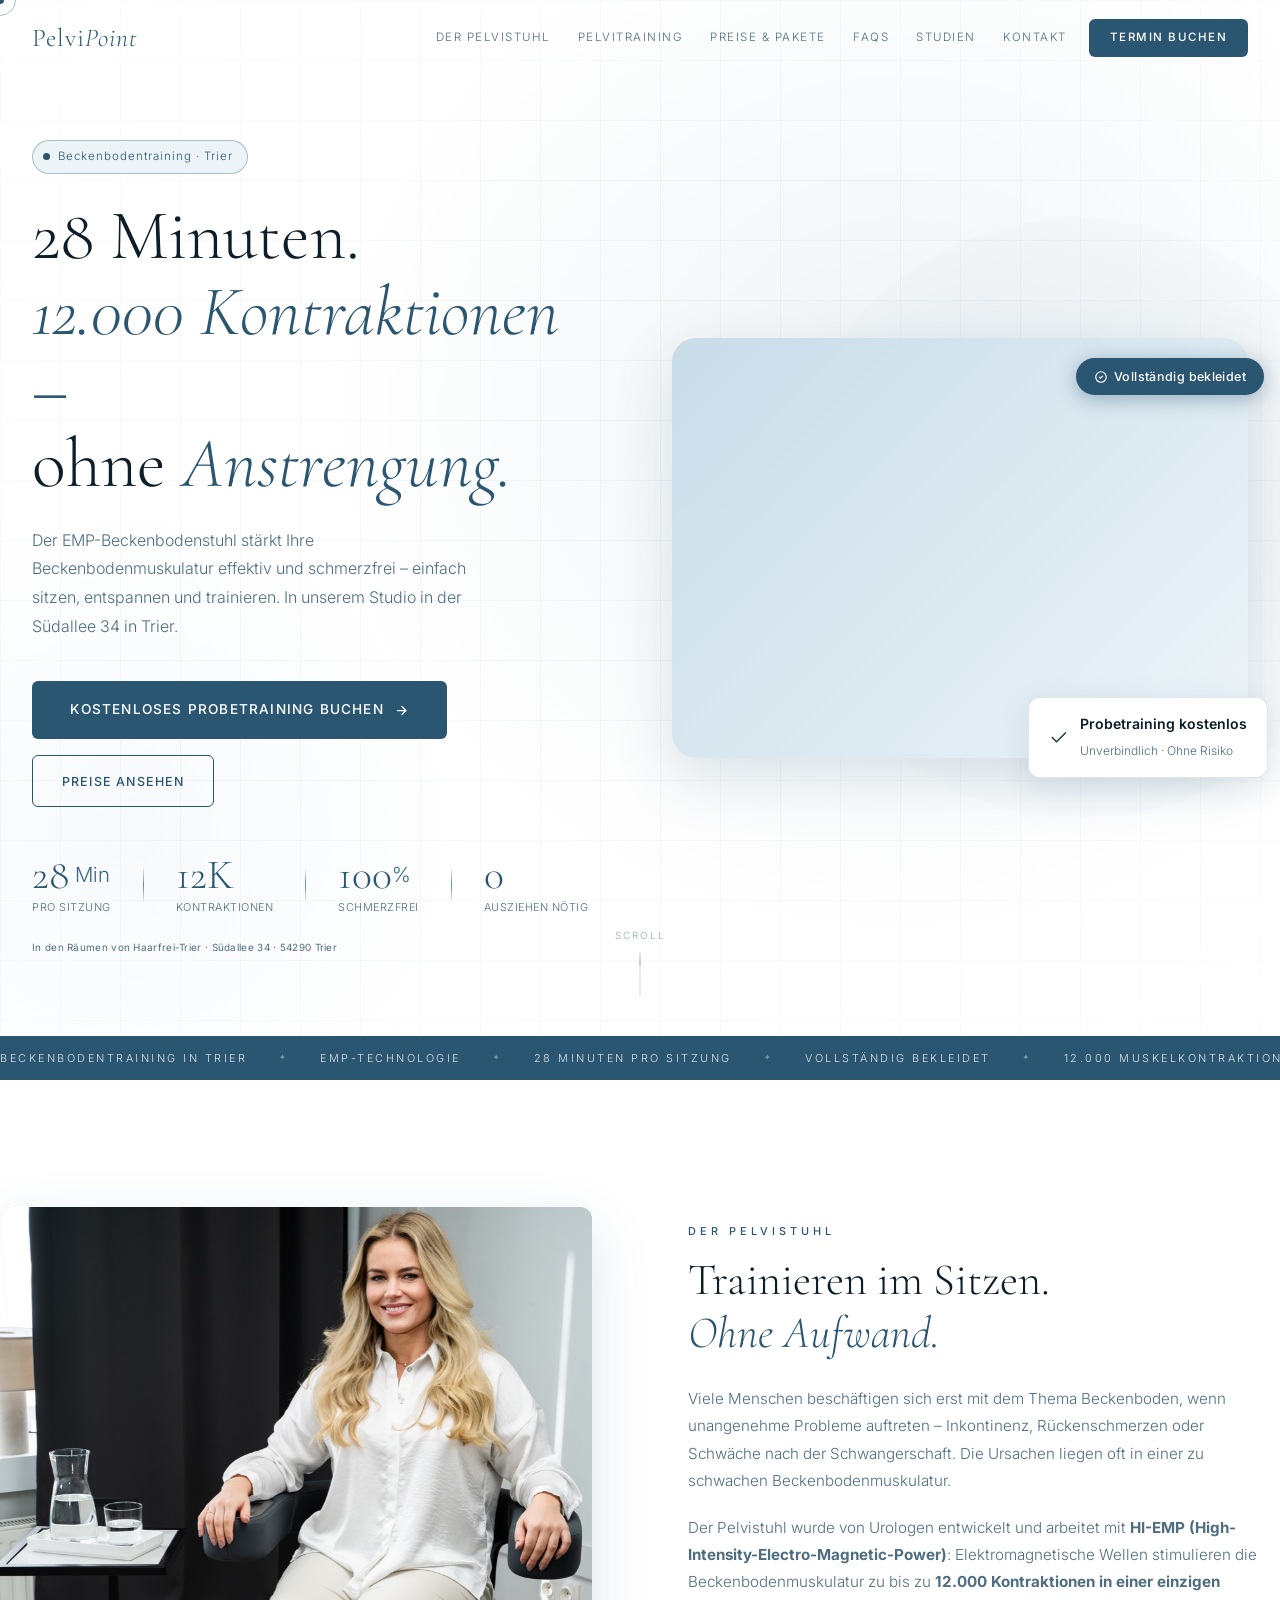
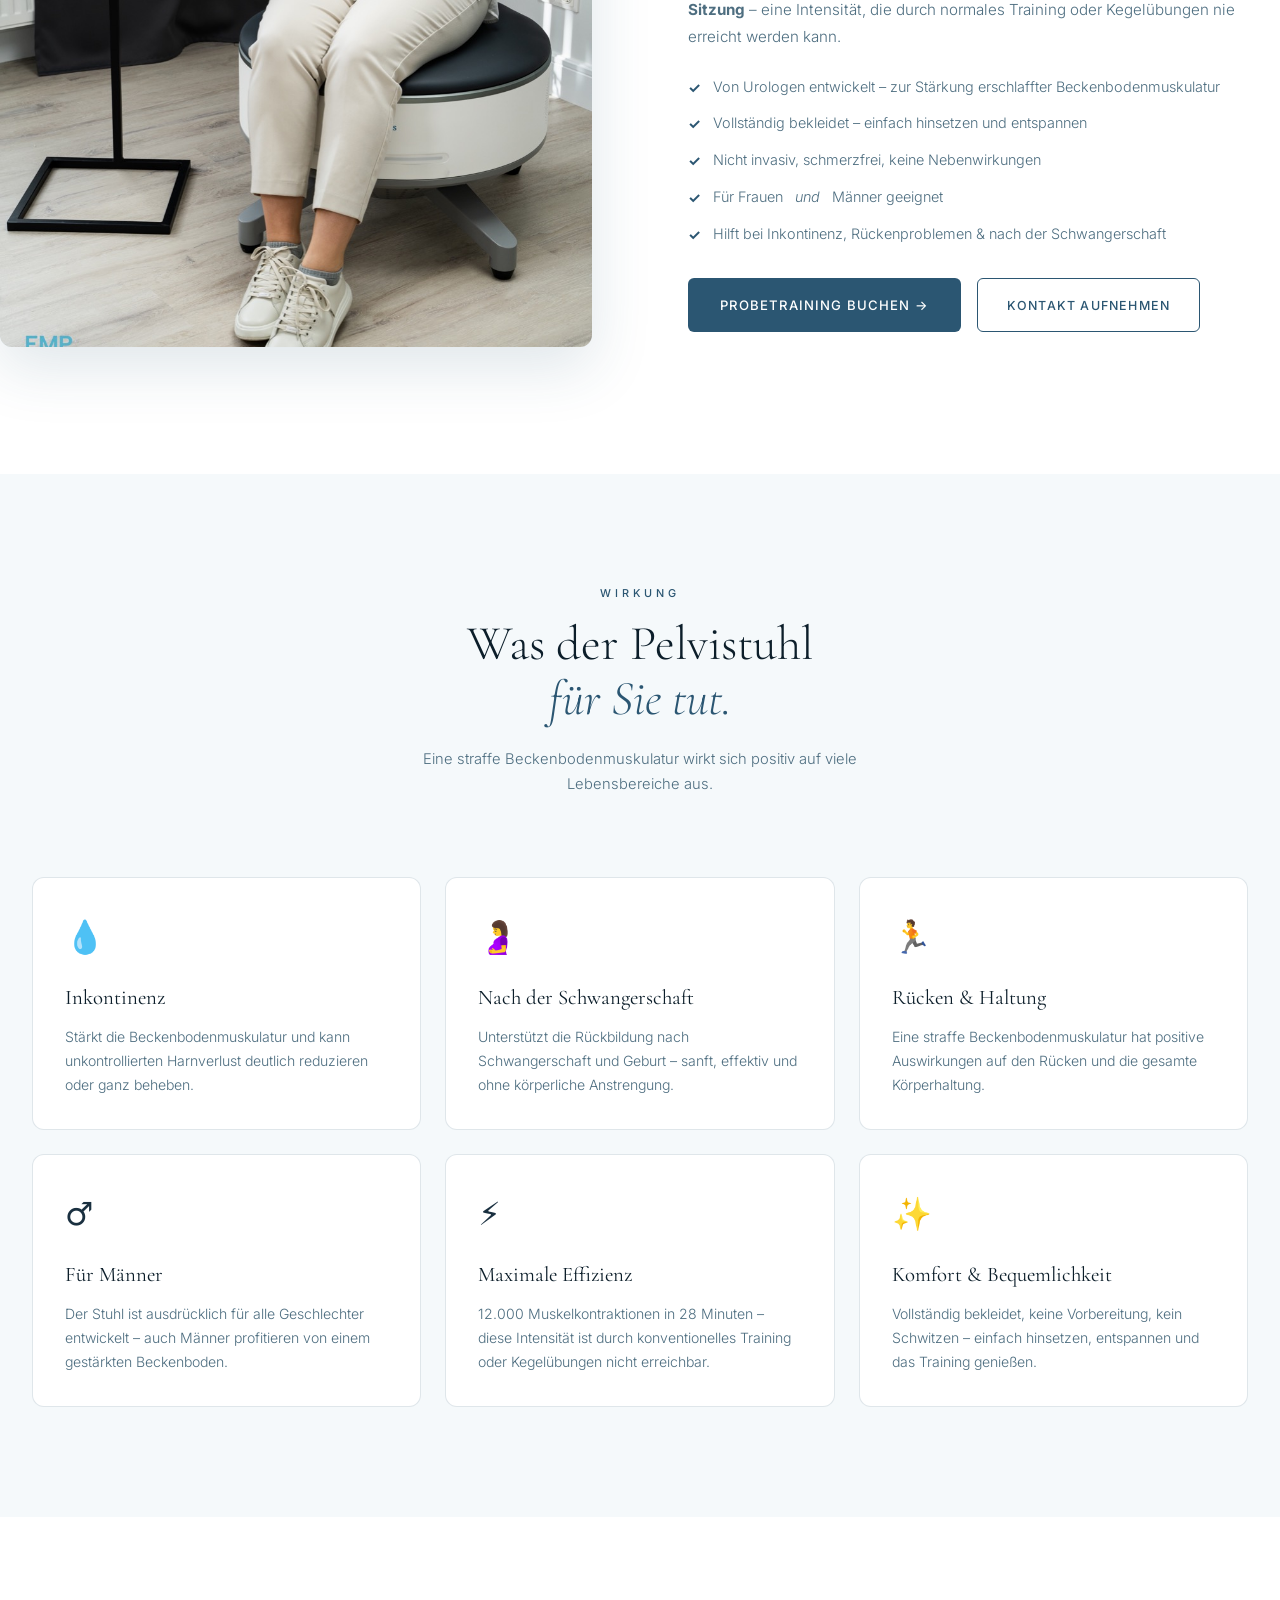
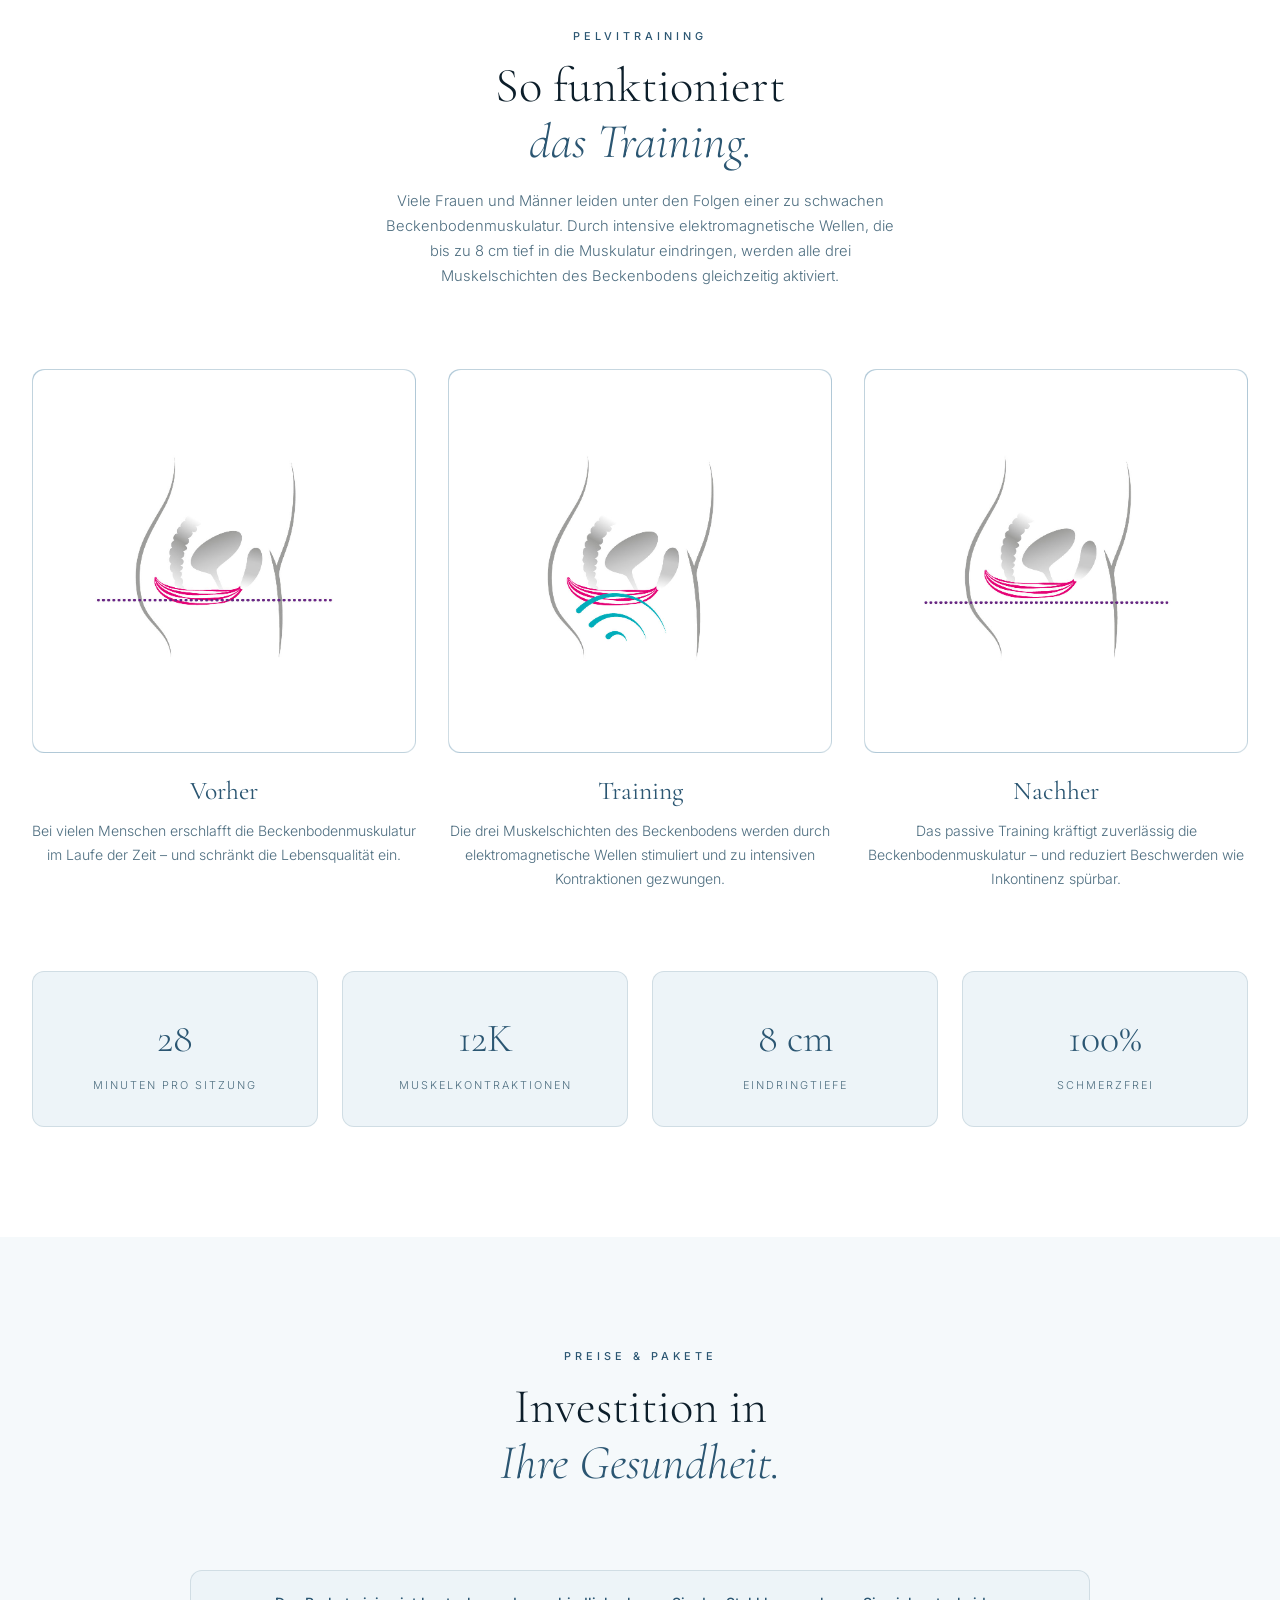
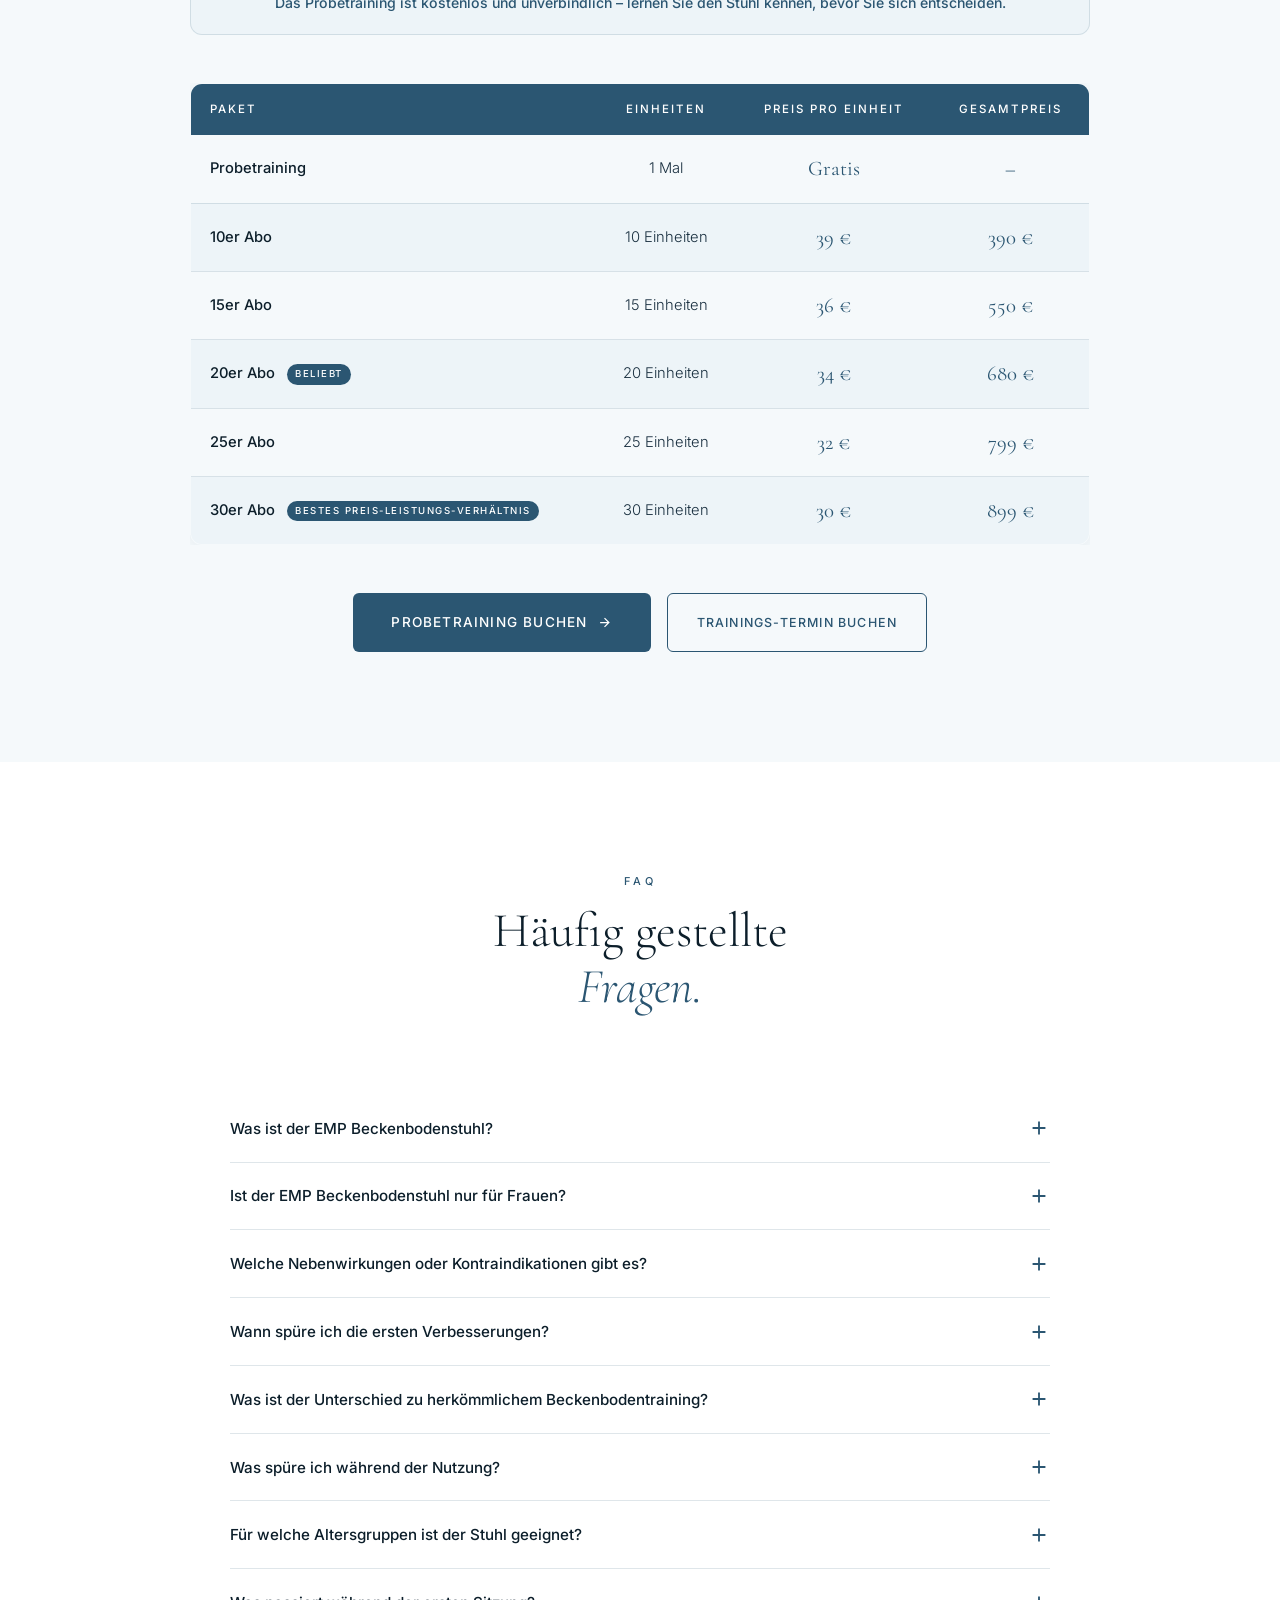
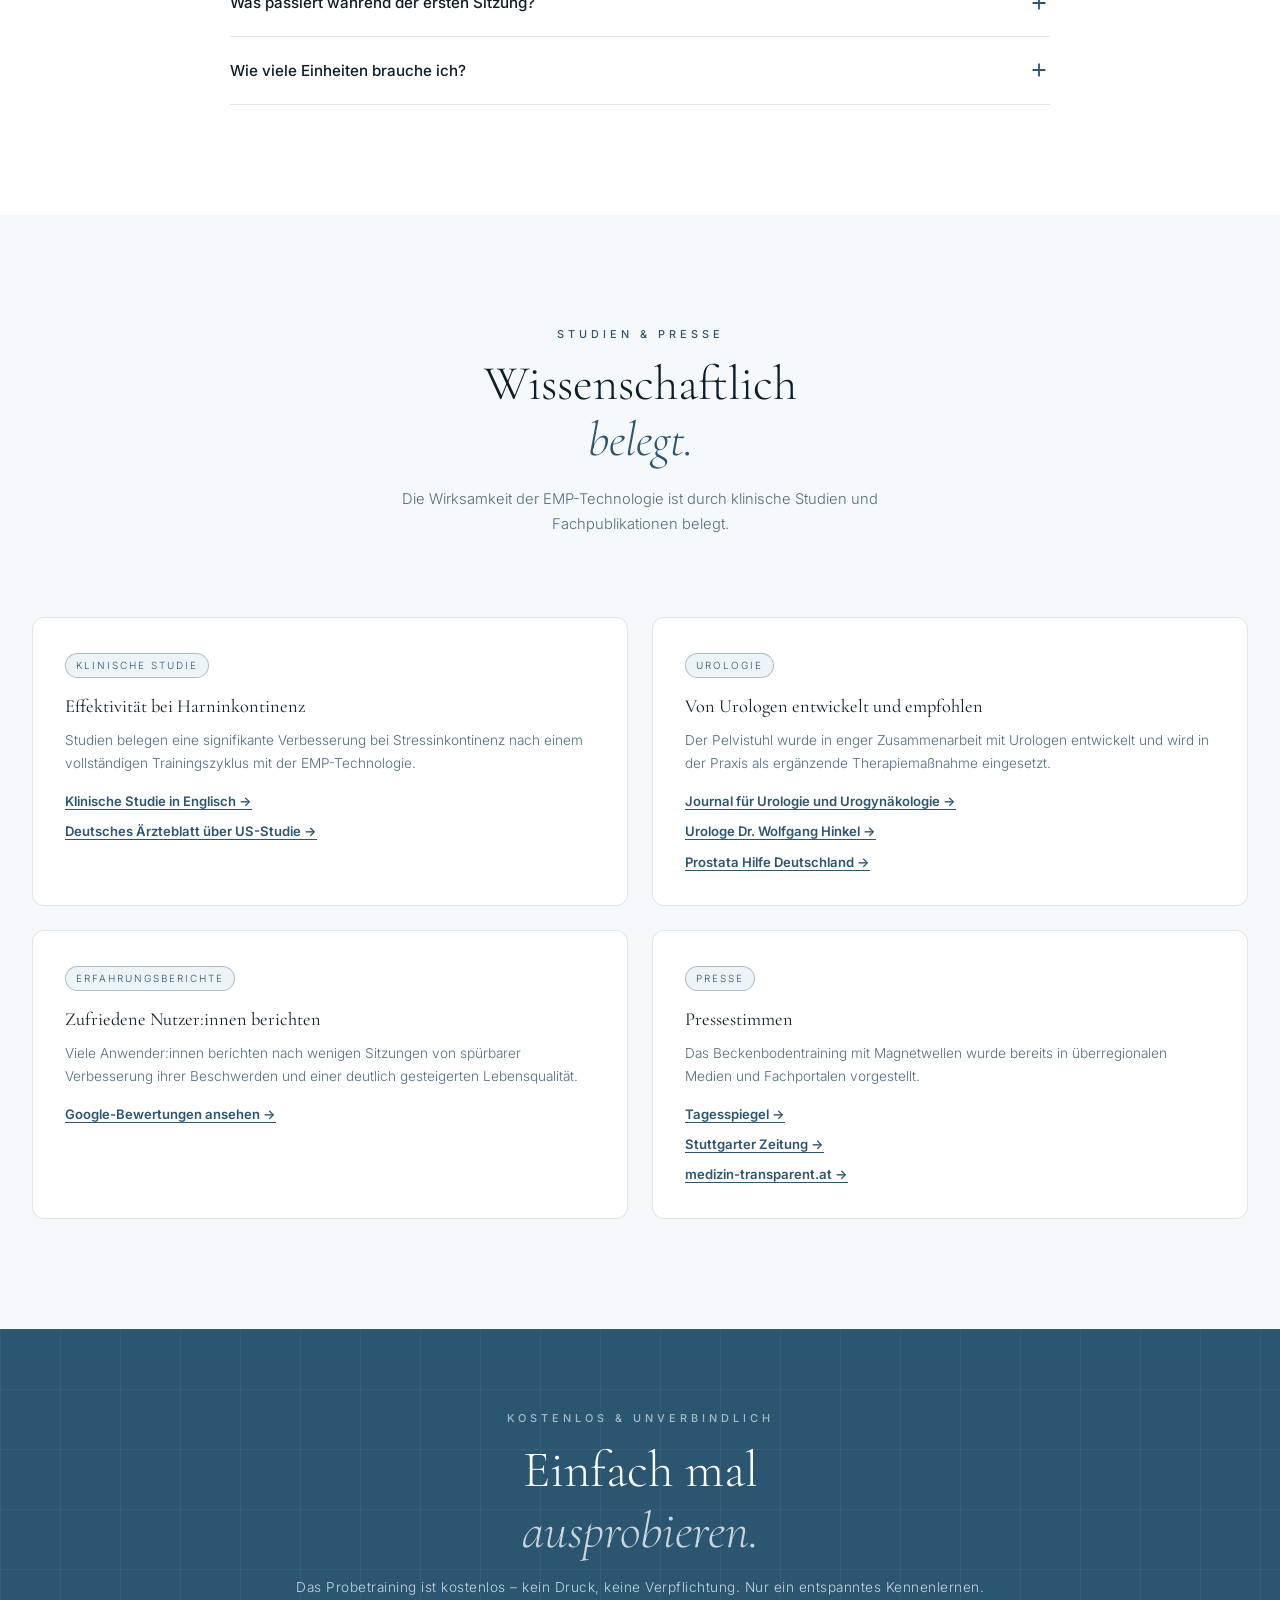
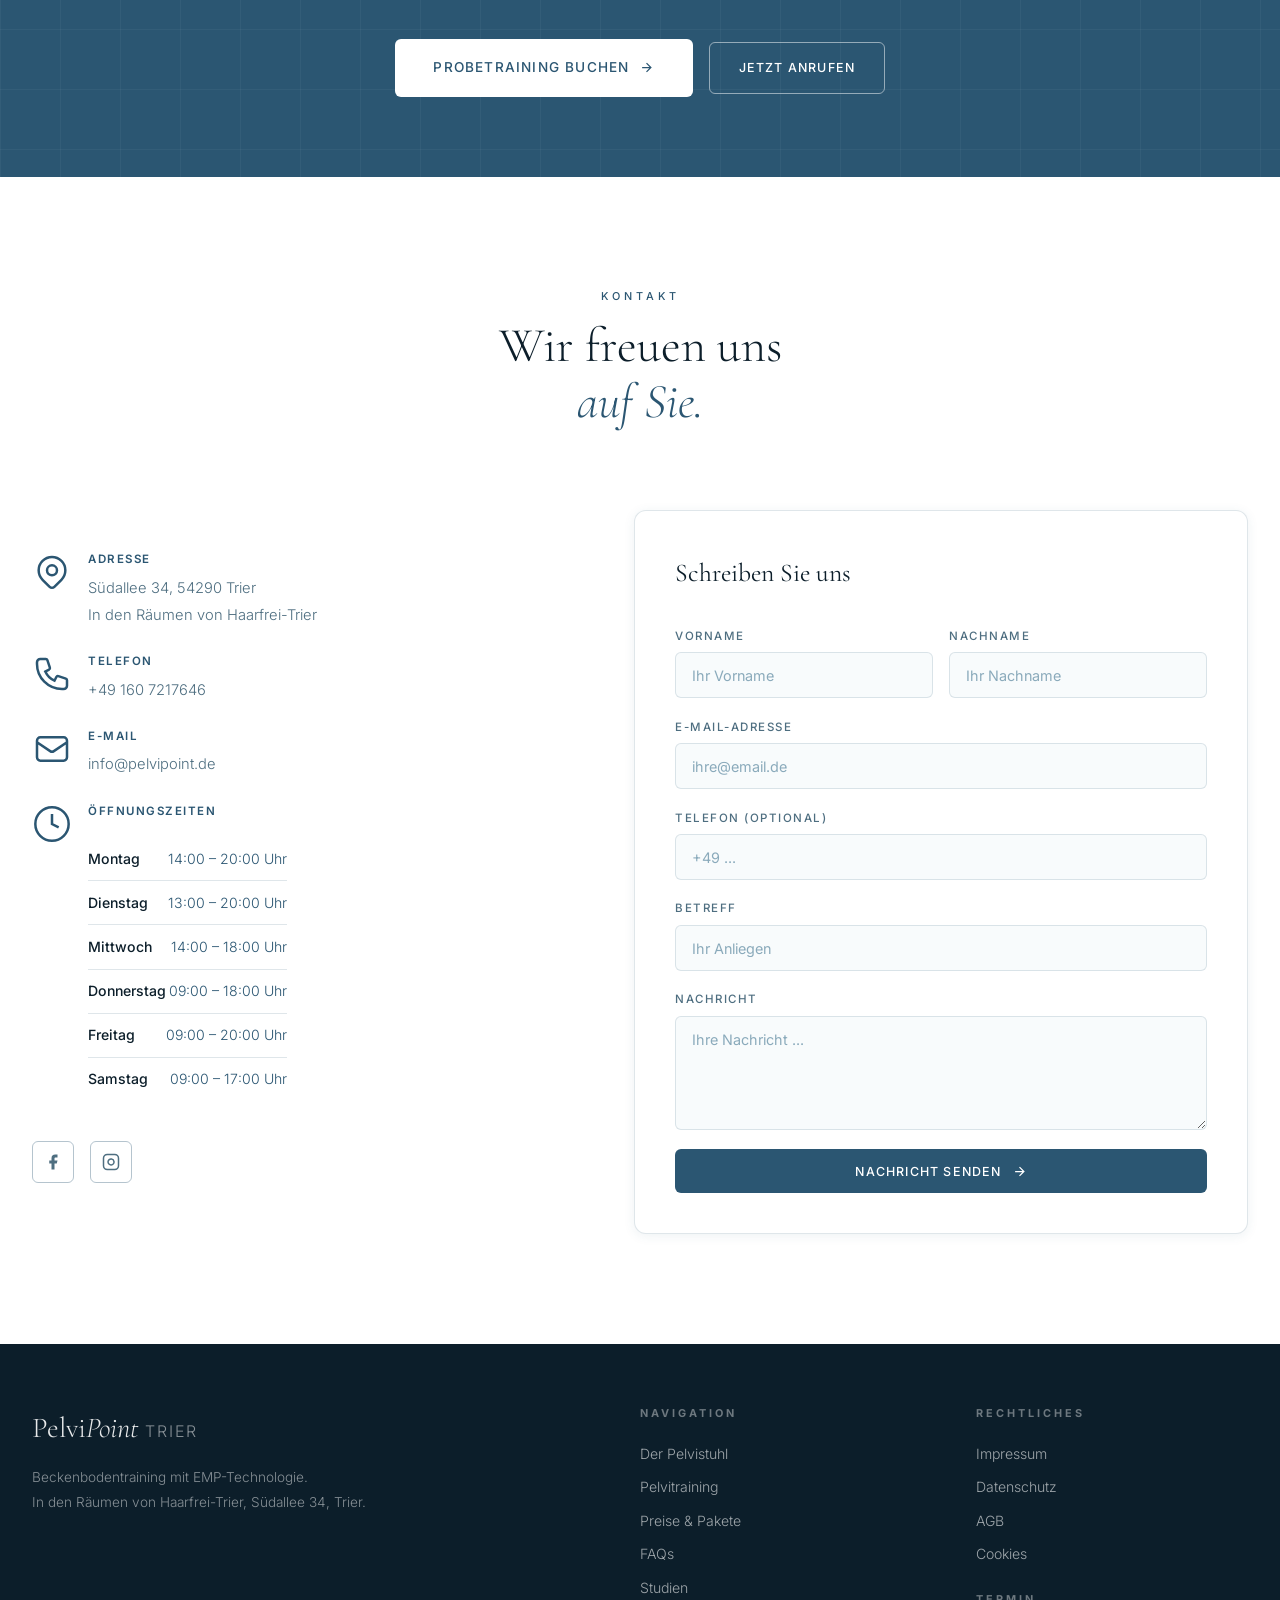
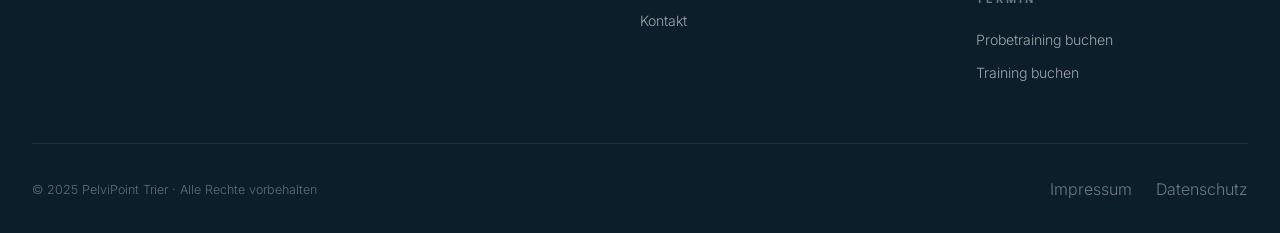
==== index.html @ 28035147 "Ärzteblatt-Link ergänzen, neue Pressestimmen-Kachel hinzufügen (Grid auf 2x2 umgestellt) Co-Authored" ====
<!DOCTYPE html>
<html lang="de">
<head>
  <meta charset="UTF-8" />
  <meta name="viewport" content="width=device-width, initial-scale=1.0" />
  <title>PelviPoint Trier | Beckenbodentraining mit dem EMP-Stuhl</title>
  <meta name="description" content="Beckenbodentraining in Trier – mit dem EMP-Beckenbodenstuhl. 28 Minuten, schmerzlos, 12.000 Muskelkontraktionen. Probetraining kostenlos. Südallee 34, Trier." />
  <meta property="og:title" content="PelviPoint Trier | Beckenbodentraining mit dem EMP-Stuhl" />
  <meta property="og:description" content="Beckenbodentraining in Trier – mit dem EMP-Beckenbodenstuhl. 28 Minuten, schmerzlos, 12.000 Muskelkontraktionen." />
  <meta property="og:type" content="website" />
  <meta property="og:locale" content="de_DE" />
  <link rel="preconnect" href="https://fonts.googleapis.com">
  <link rel="preconnect" href="https://fonts.gstatic.com" crossorigin>
  <link href="https://fonts.googleapis.com/css2?family=Cormorant+Garamond:ital,wght@0,300;0,400;0,600;1,300;1,400&family=Inter:wght@300;400;500;600&family=Montserrat:wght@200;300;400;500&display=swap" rel="stylesheet">
  <link rel="stylesheet" href="style.css" />
  <script type="application/ld+json">
{
  "@context": "https://schema.org",
  "@type": "HealthClub",
  "name": "PelviPoint Trier",
  "description": "Beckenbodentraining mit dem EMP-Stuhl in Trier. Schmerzlos, effektiv, für Frauen und Männer.",
  "url": "https://www.pelvipoint.de",
  "telephone": "+491607217646",
  "email": "info@pelvipoint.de",
  "address": {
    "@type": "PostalAddress",
    "streetAddress": "Südallee 34",
    "addressLocality": "Trier",
    "postalCode": "54290",
    "addressCountry": "DE"
  },
  "openingHoursSpecification": [
    {"@type": "OpeningHoursSpecification", "dayOfWeek": "Monday", "opens": "14:00", "closes": "20:00"},
    {"@type": "OpeningHoursSpecification", "dayOfWeek": "Tuesday", "opens": "13:00", "closes": "20:00"},
    {"@type": "OpeningHoursSpecification", "dayOfWeek": "Wednesday", "opens": "14:00", "closes": "18:00"},
    {"@type": "OpeningHoursSpecification", "dayOfWeek": "Thursday", "opens": "09:00", "closes": "18:00"},
    {"@type": "OpeningHoursSpecification", "dayOfWeek": "Friday", "opens": "09:00", "closes": "20:00"},
    {"@type": "OpeningHoursSpecification", "dayOfWeek": "Saturday", "opens": "09:00", "closes": "17:00"}
  ]
}
</script>
</head>
<body>

  <div class="cursor" id="cursor"></div>
  <div class="cursor-follower" id="cursorFollower"></div>

  <!-- LOADER -->
  <div class="loader" id="loader">
    <div class="loader-inner">
      <div style="font-family:'Cormorant Garamond',Georgia,serif; font-size:2.2rem; font-weight:300; color:#2B5672; letter-spacing:2px; margin-bottom:8px;">Pelvi<em>Point</em></div>
      <div style="font-size:0.65rem; letter-spacing:4px; text-transform:uppercase; color:#8aaabb; margin-bottom:24px;">Trier</div>
      <div class="loader-line"><div class="loader-progress" id="loaderProgress"></div></div>
    </div>
  </div>

  <!-- NAV -->
  <nav class="nav" id="nav">
    <div class="nav-container">
      <a href="#start" class="nav-logo">
        <img src="Logos/logo-pelvipoint.png" alt="PelviPoint Trier Logo"
             onerror="this.style.display='none';this.nextElementSibling.style.display='block'"/>
        <span style="display:none; font-family:'Cormorant Garamond',Georgia,serif; font-size:1.6rem; font-weight:300; color:#2B5672; letter-spacing:1px;">Pelvi<em>Point</em></span>
      </a>
      <div class="nav-links" id="navLinks">
        <a href="#start" class="nav-link nav-mobile-only">Start</a>
        <a href="#pelvistuhl" class="nav-link">Der Pelvistuhl</a>
        <a href="#pelvitraining" class="nav-link">Pelvitraining</a>
        <a href="#preise" class="nav-link">Preise &amp; Pakete</a>
        <a href="#faq" class="nav-link">FAQs</a>
        <a href="#studien" class="nav-link">Studien</a>
        <a href="#kontakt" class="nav-link">Kontakt</a>
        <a href="https://www.eTermin.net/haarfrei-trier/serviceid/536773" target="_blank" class="nav-link nav-cta">Termin buchen</a>
      </div>
      <button class="nav-burger" id="navBurger" aria-label="Menü">
        <span></span><span></span><span></span>
      </button>
    </div>
  </nav>

  <main>

  <!-- HERO -->
  <section class="hero" id="start">
    <div class="hero-bg">
      <div class="hero-gradient"></div>
      <div class="hero-grid"></div>
      <div class="hero-shape"></div>
    </div>
    <div class="hero-content">
      <div class="hero-left">
        <div class="hero-badge reveal-up">
          <span class="badge-dot"></span>
          <span>Beckenbodentraining · Trier</span>
        </div>
        <h1 class="hero-title reveal-up">
          <span class="title-normal">28 Minuten.</span><br />
          <span class="title-serif">12.000 Kontraktionen –</span><br />
          <span class="title-normal">ohne </span><span class="title-serif">Anstrengung.</span>
        </h1>
        <p class="hero-sub reveal-up">
          Der EMP-Beckenbodenstuhl stärkt Ihre Beckenbodenmuskulatur effektiv und schmerzfrei –
          einfach sitzen, entspannen und trainieren. In unserem Studio in der Südallee 34 in Trier.
        </p>
        <div class="hero-actions reveal-up">
          <a href="https://www.eTermin.net/haarfrei-trier/serviceid/536773" target="_blank" class="btn btn-primary btn-lg">
            <span>Kostenloses Probetraining buchen</span>
            <svg viewBox="0 0 24 24" fill="none" stroke="currentColor" stroke-width="2"><path d="M5 12h14M12 5l7 7-7 7"/></svg>
          </a>
          <a href="#preise" class="btn btn-outline">Preise ansehen</a>
        </div>
        <div class="hero-stats reveal-up">
          <div class="stat">
            <div><span class="stat-num">28</span><span class="stat-plus"> Min</span></div>
            <span class="stat-label">Pro Sitzung</span>
          </div>
          <div class="stat-divider"></div>
          <div class="stat">
            <div><span class="stat-num">12K</span></div>
            <span class="stat-label">Kontraktionen</span>
          </div>
          <div class="stat-divider"></div>
          <div class="stat">
            <div><span class="stat-num">100</span><span class="stat-plus">%</span></div>
            <span class="stat-label">Schmerzfrei</span>
          </div>
          <div class="stat-divider"></div>
          <div class="stat">
            <div><span class="stat-num">0</span></div>
            <span class="stat-label">Ausziehen nötig</span>
          </div>
        </div>
        <p class="hero-tagline">In den Räumen von Haarfrei-Trier · Südallee 34 · 54290 Trier</p>
      </div>

      <div class="hero-right reveal-right">
        <div class="hero-photo-wrap">
          <video class="hero-photo" autoplay muted loop playsinline
                 poster="Fotos/pelvistuhl-hero.jpg"
                 onerror="this.style.display='none';this.nextElementSibling.style.display='flex'">
            <source src="Videos/hero-emp-chair.mp4" type="video/mp4" />
          </video>
          <div class="hero-photo-placeholder" style="display:none">
            <svg viewBox="0 0 24 24" fill="none" stroke="currentColor" stroke-width="1.5"><rect x="3" y="3" width="18" height="18" rx="3"/><circle cx="12" cy="10" r="3"/><path d="M6 21c0-3.3 2.7-6 6-6s6 2.7 6 6"/></svg>
            <span>Foto folgt</span>
          </div>
          <div class="hero-photo-badge">
            <span class="badge-icon">✓</span>
            <div>
              <strong>Probetraining kostenlos</strong>
              <small>Unverbindlich · Ohne Risiko</small>
            </div>
          </div>
          <div class="hero-photo-tag">
            <svg viewBox="0 0 24 24" fill="none" stroke="currentColor" stroke-width="2" width="14" height="14"><path d="M9 12l2 2 4-4m6 2a9 9 0 11-18 0 9 9 0 0118 0z"/></svg>
            Vollständig bekleidet
          </div>
        </div>
      </div>
    </div>
    <div class="hero-scroll">
      <div class="scroll-indicator">
        <span>Scroll</span>
        <div class="scroll-line"><div class="scroll-dot"></div></div>
      </div>
    </div>
  </section>

  <!-- MARQUEE -->
  <div class="marquee-strip">
    <div class="marquee-track">
      <span>Beckenbodentraining in Trier</span><span class="sep">✦</span>
      <span>EMP-Technologie</span><span class="sep">✦</span>
      <span>28 Minuten pro Sitzung</span><span class="sep">✦</span>
      <span>Vollständig bekleidet</span><span class="sep">✦</span>
      <span>12.000 Muskelkontraktionen</span><span class="sep">✦</span>
      <span>Schmerzfrei &amp; Nicht invasiv</span><span class="sep">✦</span>
      <span>Südallee 34, Trier</span><span class="sep">✦</span>
      <span>Beckenbodentraining in Trier</span><span class="sep">✦</span>
      <span>EMP-Technologie</span><span class="sep">✦</span>
      <span>28 Minuten pro Sitzung</span><span class="sep">✦</span>
      <span>Vollständig bekleidet</span><span class="sep">✦</span>
      <span>12.000 Muskelkontraktionen</span><span class="sep">✦</span>
      <span>Schmerzfrei &amp; Nicht invasiv</span><span class="sep">✦</span>
      <span>Südallee 34, Trier</span><span class="sep">✦</span>
    </div>
  </div>

  <!-- DER PELVISTUHL -->
  <section class="section" id="pelvistuhl">
    <div class="probe-section" style="padding:0; max-width:1300px; margin:0 auto;">
      <div class="probe-image-wrap reveal-left">
        <img src="Fotos/frau-hochkant-2.jpg" alt="Der Pelvistuhl – EMP Beckenbodenstuhl PelviPoint Trier"
             onerror="this.style.display='none';this.nextElementSibling.style.display='flex'"/>
        <div class="probe-image-placeholder" style="display:none">
          <svg viewBox="0 0 24 24" fill="none" stroke="currentColor" stroke-width="1.5"><rect x="3" y="3" width="18" height="18" rx="3"/><circle cx="12" cy="10" r="3"/><path d="M6 21c0-3.3 2.7-6 6-6s6 2.7 6 6"/></svg>
          <span>Foto des Stuhls</span>
        </div>
      </div>
      <div class="probe-content reveal-right" style="padding:2rem 0;">
        <div class="probe-section-label">Der Pelvistuhl</div>
        <h2>Trainieren im Sitzen.<br><em>Ohne Aufwand.</em></h2>
        <p class="probe-text">
          Viele Menschen beschäftigen sich erst mit dem Thema Beckenboden, wenn unangenehme Probleme auftreten –
          Inkontinenz, Rückenschmerzen oder Schwäche nach der Schwangerschaft. Die Ursachen liegen oft in einer
          zu schwachen Beckenbodenmuskulatur.
        </p>
        <p class="probe-text">
          Der Pelvistuhl wurde von Urologen entwickelt und arbeitet mit
          <strong>HI-EMP (High-Intensity-Electro-Magnetic-Power)</strong>: Elektromagnetische Wellen stimulieren
          die Beckenbodenmuskulatur zu bis zu <strong>12.000 Kontraktionen in einer einzigen Sitzung</strong> –
          eine Intensität, die durch normales Training oder Kegelübungen nie erreicht werden kann.
        </p>
        <ul class="probe-list">
          <li>Von Urologen entwickelt – zur Stärkung erschlaffter Beckenbodenmuskulatur</li>
          <li>Vollständig bekleidet – einfach hinsetzen und entspannen</li>
          <li>Nicht invasiv, schmerzfrei, keine Nebenwirkungen</li>
          <li>Für Frauen <em>und</em> Männer geeignet</li>
          <li>Hilft bei Inkontinenz, Rückenproblemen &amp; nach der Schwangerschaft</li>
        </ul>
        <div style="display:flex; gap:1rem; flex-wrap:wrap;">
          <a href="https://www.eTermin.net/haarfrei-trier/serviceid/536773" target="_blank" class="btn-probe">
            Probetraining buchen →
          </a>
          <a href="#kontakt" class="btn btn-outline" style="cursor:none;">Kontakt aufnehmen</a>
        </div>
      </div>
    </div>
  </section>

  <!-- BENEFITS -->
  <section class="section section-alt" id="benefits">
    <div class="container">
      <div class="section-header">
        <p class="section-label reveal-up">Wirkung</p>
        <h2 class="section-title reveal-up">Was der Pelvistuhl<br /><em>für Sie tut.</em></h2>
        <p class="section-desc reveal-up">Eine straffe Beckenbodenmuskulatur wirkt sich positiv auf viele Lebensbereiche aus.</p>
      </div>
      <div class="benefits-grid">
        <div class="benefit-card reveal-up" data-delay="0">
          <div class="benefit-icon">💧</div>
          <h3>Inkontinenz</h3>
          <p>Stärkt die Beckenbodenmuskulatur und kann unkontrollierten Harnverlust deutlich reduzieren oder ganz beheben.</p>
        </div>
        <div class="benefit-card reveal-up" data-delay="100">
          <div class="benefit-icon">🤰</div>
          <h3>Nach der Schwangerschaft</h3>
          <p>Unterstützt die Rückbildung nach Schwangerschaft und Geburt – sanft, effektiv und ohne körperliche Anstrengung.</p>
        </div>
        <div class="benefit-card reveal-up" data-delay="200">
          <div class="benefit-icon">🏃</div>
          <h3>Rücken &amp; Haltung</h3>
          <p>Eine straffe Beckenbodenmuskulatur hat positive Auswirkungen auf den Rücken und die gesamte Körperhaltung.</p>
        </div>
        <div class="benefit-card reveal-up" data-delay="300">
          <div class="benefit-icon">♂️</div>
          <h3>Für Männer</h3>
          <p>Der Stuhl ist ausdrücklich für alle Geschlechter entwickelt – auch Männer profitieren von einem gestärkten Beckenboden.</p>
        </div>
        <div class="benefit-card reveal-up" data-delay="400">
          <div class="benefit-icon">⚡</div>
          <h3>Maximale Effizienz</h3>
          <p>12.000 Muskelkontraktionen in 28 Minuten – diese Intensität ist durch konventionelles Training oder Kegelübungen nicht erreichbar.</p>
        </div>
        <div class="benefit-card reveal-up" data-delay="500">
          <div class="benefit-icon">✨</div>
          <h3>Komfort &amp; Bequemlichkeit</h3>
          <p>Vollständig bekleidet, keine Vorbereitung, kein Schwitzen – einfach hinsetzen, entspannen und das Training genießen.</p>
        </div>
      </div>
    </div>
  </section>

  <!-- PELVITRAINING -->
  <section class="section" id="pelvitraining">
    <div class="container">
      <div class="section-header">
        <p class="section-label reveal-up">Pelvitraining</p>
        <h2 class="section-title reveal-up">So funktioniert<br /><em>das Training.</em></h2>
        <p class="section-desc reveal-up">
          Viele Frauen und Männer leiden unter den Folgen einer zu schwachen Beckenbodenmuskulatur.
          Durch intensive elektromagnetische Wellen, die bis zu 8 cm tief in die Muskulatur eindringen,
          werden alle drei Muskelschichten des Beckenbodens gleichzeitig aktiviert.
        </p>
      </div>
      <div class="vn-grid">
        <div class="vn-card reveal-up" data-delay="0">
          <div class="vn-img-box">
            <img src="Fotos/beckenboden-vorher.jpg" alt="Beckenboden vorher"
                 onerror="this.style.display='none';this.nextElementSibling.style.display='flex'"/>
            <div class="vn-img-placeholder" style="display:none">
              <svg viewBox="0 0 24 24" fill="none" stroke="currentColor" stroke-width="1.5" width="48" height="48"><rect x="3" y="3" width="18" height="18" rx="3"/></svg>
            </div>
          </div>
          <div class="vn-label-big">Vorher</div>
          <p class="vn-desc">Bei vielen Menschen erschlafft die Beckenbodenmuskulatur im Laufe der Zeit – und schränkt die Lebensqualität ein.</p>
        </div>
        <div class="vn-card reveal-up" data-delay="150">
          <div class="vn-img-box">
            <img src="Fotos/beckenboden-training.jpg" alt="Beckenboden Training"
                 onerror="this.style.display='none';this.nextElementSibling.style.display='flex'"/>
            <div class="vn-img-placeholder" style="display:none">
              <svg viewBox="0 0 24 24" fill="none" stroke="currentColor" stroke-width="1.5" width="48" height="48"><path d="M13 10V3L4 14h7v7l9-11h-7z"/></svg>
            </div>
          </div>
          <div class="vn-label-big">Training</div>
          <p class="vn-desc">Die drei Muskelschichten des Beckenbodens werden durch elektromagnetische Wellen stimuliert und zu intensiven Kontraktionen gezwungen.</p>
        </div>
        <div class="vn-card reveal-up" data-delay="300">
          <div class="vn-img-box">
            <img src="Fotos/beckenboden-nachher.jpg" alt="Beckenboden nachher"
                 onerror="this.style.display='none';this.nextElementSibling.style.display='flex'"/>
            <div class="vn-img-placeholder" style="display:none">
              <svg viewBox="0 0 24 24" fill="none" stroke="currentColor" stroke-width="1.5" width="48" height="48"><path d="M9 12l2 2 4-4m6 2a9 9 0 11-18 0 9 9 0 0118 0z"/></svg>
            </div>
          </div>
          <div class="vn-label-big">Nachher</div>
          <p class="vn-desc">Das passive Training kräftigt zuverlässig die Beckenbodenmuskulatur – und reduziert Beschwerden wie Inkontinenz spürbar.</p>
        </div>
      </div>

      <!-- TRAINING FACTS -->
      <div style="margin-top:5rem; display:grid; grid-template-columns:repeat(4,1fr); gap:1.5rem; text-align:center;">
        <div style="padding:2rem; background:var(--primary-ultra); border:1.5px solid var(--border); border-radius:var(--radius-lg);">
          <div style="font-family:var(--font-serif); font-size:2.5rem; color:var(--primary); font-weight:300;">28</div>
          <div style="font-size:0.68rem; letter-spacing:2px; text-transform:uppercase; color:var(--text-dim); margin-top:4px;">Minuten pro Sitzung</div>
        </div>
        <div style="padding:2rem; background:var(--primary-ultra); border:1.5px solid var(--border); border-radius:var(--radius-lg);">
          <div style="font-family:var(--font-serif); font-size:2.5rem; color:var(--primary); font-weight:300;">12K</div>
          <div style="font-size:0.68rem; letter-spacing:2px; text-transform:uppercase; color:var(--text-dim); margin-top:4px;">Muskelkontraktionen</div>
        </div>
        <div style="padding:2rem; background:var(--primary-ultra); border:1.5px solid var(--border); border-radius:var(--radius-lg);">
          <div style="font-family:var(--font-serif); font-size:2.5rem; color:var(--primary); font-weight:300;">8 cm</div>
          <div style="font-size:0.68rem; letter-spacing:2px; text-transform:uppercase; color:var(--text-dim); margin-top:4px;">Eindringtiefe</div>
        </div>
        <div style="padding:2rem; background:var(--primary-ultra); border:1.5px solid var(--border); border-radius:var(--radius-lg);">
          <div style="font-family:var(--font-serif); font-size:2.5rem; color:var(--primary); font-weight:300;">100%</div>
          <div style="font-size:0.68rem; letter-spacing:2px; text-transform:uppercase; color:var(--text-dim); margin-top:4px;">Schmerzfrei</div>
        </div>
      </div>
    </div>
  </section>

  <!-- PREISE -->
  <section class="section section-alt" id="preise">
    <div class="container">
      <div class="section-header">
        <p class="section-label reveal-up">Preise &amp; Pakete</p>
        <h2 class="section-title reveal-up">Investition in<br /><em>Ihre Gesundheit.</em></h2>
      </div>
      <div class="pricing-container">
        <div class="pricing-header-note reveal-up">
          <p>Das Probetraining ist kostenlos und unverbindlich – lernen Sie den Stuhl kennen, bevor Sie sich entscheiden.</p>
        </div>
        <div style="overflow-x:auto;">
          <table class="pricing-table reveal-up">
            <thead>
              <tr>
                <th>Paket</th>
                <th>Einheiten</th>
                <th>Preis pro Einheit</th>
                <th>Gesamtpreis</th>
              </tr>
            </thead>
            <tbody>
              <tr>
                <td>Probetraining</td>
                <td>1 Mal</td>
                <td class="price-main">Gratis</td>
                <td class="price-main">–</td>
              </tr>
              <tr class="highlight">
                <td>10er Abo</td>
                <td>10 Einheiten</td>
                <td class="price-main">39 €</td>
                <td class="price-main">390 €</td>
              </tr>
              <tr>
                <td>15er Abo</td>
                <td>15 Einheiten</td>
                <td class="price-main">36 €</td>
                <td class="price-main">550 €</td>
              </tr>
              <tr class="highlight">
                <td>20er Abo <span class="pricing-badge">Beliebt</span></td>
                <td>20 Einheiten</td>
                <td class="price-main">34 €</td>
                <td class="price-main">680 €</td>
              </tr>
              <tr>
                <td>25er Abo</td>
                <td>25 Einheiten</td>
                <td class="price-main">32 €</td>
                <td class="price-main">799 €</td>
              </tr>
              <tr class="highlight">
                <td>30er Abo <span class="pricing-badge">Bestes Preis-Leistungs-Verhältnis</span></td>
                <td>30 Einheiten</td>
                <td class="price-main">30 €</td>
                <td class="price-main">899 €</td>
              </tr>
            </tbody>
          </table>
        </div>
        <div class="pricing-cta reveal-up">
          <a href="https://www.eTermin.net/haarfrei-trier/serviceid/536773" target="_blank" class="btn btn-primary btn-lg">
            <span>Probetraining buchen</span>
            <svg viewBox="0 0 24 24" fill="none" stroke="currentColor" stroke-width="2"><path d="M5 12h14M12 5l7 7-7 7"/></svg>
          </a>
          <a href="https://www.eTermin.net/haarfrei-trier/serviceid/533821" target="_blank" class="btn btn-outline">
            Trainings-Termin buchen
          </a>
        </div>
      </div>
    </div>
  </section>

  <!-- FAQ -->
  <section class="section" id="faq">
    <div class="container">
      <div class="section-header">
        <p class="section-label reveal-up">FAQ</p>
        <h2 class="section-title reveal-up">Häufig gestellte<br /><em>Fragen.</em></h2>
      </div>
      <div class="faq-list reveal-up">

        <div class="faq-item">
          <button class="faq-question">
            Was ist der EMP Beckenbodenstuhl?
            <svg class="faq-icon" viewBox="0 0 24 24" fill="none" stroke="currentColor" stroke-width="2"><path d="M12 5v14M5 12h14"/></svg>
          </button>
          <div class="faq-answer">
            <p>Der Beckenbodenstuhl ist ein innovatives Trainingsgerät, das durch den Einsatz von Magnetfeldern eine intensive Stimulation der Beckenbodenmuskulatur ermöglicht – ohne körperliche Anstrengung und vollständig bekleidet.</p>
          </div>
        </div>

        <div class="faq-item">
          <button class="faq-question">
            Ist der EMP Beckenbodenstuhl nur für Frauen?
            <svg class="faq-icon" viewBox="0 0 24 24" fill="none" stroke="currentColor" stroke-width="2"><path d="M12 5v14M5 12h14"/></svg>
          </button>
          <div class="faq-answer">
            <p>Nein – der EMP Beckenbodenstuhl ist für alle Geschlechter entwickelt worden. Sowohl Frauen als auch Männer profitieren von einem gestärkten Beckenboden, z.B. bei Inkontinenz oder Rückenproblemen.</p>
          </div>
        </div>

        <div class="faq-item">
          <button class="faq-question">
            Welche Nebenwirkungen oder Kontraindikationen gibt es?
            <svg class="faq-icon" viewBox="0 0 24 24" fill="none" stroke="currentColor" stroke-width="2"><path d="M12 5v14M5 12h14"/></svg>
          </button>
          <div class="faq-answer">
            <p>Das Training wird allgemein als sehr sicher eingestuft. Bei bestimmten gesundheitlichen Voraussetzungen – z.B. Herzschrittmacher, Metallimplantate im Beckenbereich oder Schwangerschaft – ist eine Nutzung nicht möglich. In der ersten Sitzung wird gemeinsam ein Anamnesebogen ausgefüllt.</p>
          </div>
        </div>

        <div class="faq-item">
          <button class="faq-question">
            Wann spüre ich die ersten Verbesserungen?
            <svg class="faq-icon" viewBox="0 0 24 24" fill="none" stroke="currentColor" stroke-width="2"><path d="M12 5v14M5 12h14"/></svg>
          </button>
          <div class="faq-answer">
            <p>Viele Anwender:innen berichten bereits nach wenigen Trainingseinheiten von ersten positiven Ergebnissen. Ein optimales Ergebnis zeigt sich in der Regel nach einem vollständigen Trainingszyklus.</p>
          </div>
        </div>

        <div class="faq-item">
          <button class="faq-question">
            Was ist der Unterschied zu herkömmlichem Beckenbodentraining?
            <svg class="faq-icon" viewBox="0 0 24 24" fill="none" stroke="currentColor" stroke-width="2"><path d="M12 5v14M5 12h14"/></svg>
          </button>
          <div class="faq-answer">
            <p>Der EMP Stuhl erzeugt bis zu 12.000 Muskelkontraktionen in einer 28-minütigen Sitzung – das ist durch Kegelübungen oder konventionelles Beckenbodentraining schlicht nicht erreichbar. Zudem werden alle drei Muskelschichten gleichzeitig aktiviert.</p>
          </div>
        </div>

        <div class="faq-item">
          <button class="faq-question">
            Was spüre ich während der Nutzung?
            <svg class="faq-icon" viewBox="0 0 24 24" fill="none" stroke="currentColor" stroke-width="2"><path d="M12 5v14M5 12h14"/></svg>
          </button>
          <div class="faq-answer">
            <p>Das Training ist vollkommen schmerzfrei. Die meisten Nutzer:innen empfinden es als entspannend – Sie spüren ein leichtes Kribbeln oder Ziehen, das anzeigt, dass die Muskeln arbeiten.</p>
          </div>
        </div>

        <div class="faq-item">
          <button class="faq-question">
            Für welche Altersgruppen ist der Stuhl geeignet?
            <svg class="faq-icon" viewBox="0 0 24 24" fill="none" stroke="currentColor" stroke-width="2"><path d="M12 5v14M5 12h14"/></svg>
          </button>
          <div class="faq-answer">
            <p>Der Stuhl ist für Erwachsene jeden Alters konzipiert – von jungen Menschen nach der Schwangerschaft bis hin zu älteren Menschen mit Inkontinenz-Beschwerden.</p>
          </div>
        </div>

        <div class="faq-item">
          <button class="faq-question">
            Was passiert während der ersten Sitzung?
            <svg class="faq-icon" viewBox="0 0 24 24" fill="none" stroke="currentColor" stroke-width="2"><path d="M12 5v14M5 12h14"/></svg>
          </button>
          <div class="faq-answer">
            <p>Die Beraterin füllt gemeinsam mit Ihnen einen Anamnesebogen aus, bespricht eventuelle Kontraindikationen und ermittelt das optimale Intensitätslevel für Ihr Training. Dann können Sie direkt loslegen – kostenfrei und unverbindlich.</p>
          </div>
        </div>

        <div class="faq-item">
          <button class="faq-question">
            Wie viele Einheiten brauche ich?
            <svg class="faq-icon" viewBox="0 0 24 24" fill="none" stroke="currentColor" stroke-width="2"><path d="M12 5v14M5 12h14"/></svg>
          </button>
          <div class="faq-answer">
            <p>Die benötigte Anzahl hängt von der Schwere der Beschwerden und dem individuellen Trainingsziel ab. In einem persönlichen Beratungsgespräch empfehlen wir das für Sie passende Paket – ganz ohne Druck und ohne Vertragsbindung.</p>
          </div>
        </div>

      </div>
    </div>
  </section>

  <!-- STUDIEN + PRESSE -->
  <section class="section section-alt" id="studien">
    <div class="container">
      <div class="section-header">
        <p class="section-label reveal-up">Studien &amp; Presse</p>
        <h2 class="section-title reveal-up">Wissenschaftlich<br /><em>belegt.</em></h2>
        <p class="section-desc reveal-up">Die Wirksamkeit der EMP-Technologie ist durch klinische Studien und Fachpublikationen belegt.</p>
      </div>
      <div class="studien-grid">
        <div class="studie-card reveal-up" data-delay="0">
          <div class="studie-tag">Klinische Studie</div>
          <h3>Effektivität bei Harninkontinenz</h3>
          <p>Studien belegen eine signifikante Verbesserung bei Stressinkontinenz nach einem vollständigen Trainingszyklus mit der EMP-Technologie.</p>
          <div class="studie-links">
            <a href="https://pubmed.ncbi.nlm.nih.gov/15285749/" target="_blank" rel="noopener noreferrer" class="studie-link">Klinische Studie in Englisch →</a>
            <a href="https://www.aerzteblatt.de/archiv/harninkontinenz-muskeltraining-im-magnetfeld-a470fd5a-4cb0-4848-9e67-3afa95935691" target="_blank" rel="noopener noreferrer" class="studie-link">Deutsches Ärzteblatt über US-Studie →</a>
          </div>
        </div>
        <div class="studie-card reveal-up" data-delay="100">
          <div class="studie-tag">Urologie</div>
          <h3>Von Urologen entwickelt und empfohlen</h3>
          <p>Der Pelvistuhl wurde in enger Zusammenarbeit mit Urologen entwickelt und wird in der Praxis als ergänzende Therapiemaßnahme eingesetzt.</p>
          <div class="studie-links">
            <a href="https://www.kup.at/kup/pdf/5400.pdf" target="_blank" rel="noopener noreferrer" class="studie-link">Journal für Urologie und Urogynäkologie →</a>
            <a href="https://www.androloge.at/aktuelle-themen/beckenbodentraining-durch-magnetstimulation" target="_blank" rel="noopener noreferrer" class="studie-link">Urologe Dr. Wolfgang Hinkel →</a>
            <a href="https://www.prostata-hilfe-deutschland.de/prostata-news/prostatavergroesserung-magnetfeldtherapie" target="_blank" rel="noopener noreferrer" class="studie-link">Prostata Hilfe Deutschland →</a>
          </div>
        </div>
        <div class="studie-card reveal-up" data-delay="200">
          <div class="studie-tag">Erfahrungsberichte</div>
          <h3>Zufriedene Nutzer:innen berichten</h3>
          <p>Viele Anwender:innen berichten nach wenigen Sitzungen von spürbarer Verbesserung ihrer Beschwerden und einer deutlich gesteigerten Lebensqualität.</p>
          <a href="https://www.google.com/search?q=Pelvipoint-trier" target="_blank" rel="noopener noreferrer" class="studie-link">Google-Bewertungen ansehen →</a>
        </div>
        <div class="studie-card reveal-up" data-delay="300">
          <div class="studie-tag">Presse</div>
          <h3>Pressestimmen</h3>
          <p>Das Beckenbodentraining mit Magnetwellen wurde bereits in überregionalen Medien und Fachportalen vorgestellt.</p>
          <div class="studie-links">
            <a href="https://www.tagesspiegel.de/potsdam/landeshauptstadt/mit-magnetwellen-zum-starken-beckenboden-trainingsstuhl-aus-potsdam-soll-helfen-13880905.html" target="_blank" rel="noopener noreferrer" class="studie-link">Tagesspiegel →</a>
            <a href="https://www.stuttgarter-zeitung.de/lokales/esslingen/magnetwellen-training-gegen-blasenschwaeche-sitzen-kribbeln-muskelaufbau-wie-ein-beckenbodenstuhl-funktioniert-79030843.html" target="_blank" rel="noopener noreferrer" class="studie-link">Stuttgarter Zeitung →</a>
            <a href="https://medizin-transparent.at/beckenboden-magnetstimulation/" target="_blank" rel="noopener noreferrer" class="studie-link">medizin-transparent.at →</a>
          </div>
        </div>
      </div>
    </div>
  </section>

  <!-- BOOKING CTA -->
  <section class="booking-section">
    <div class="booking-inner">
      <p class="section-label" style="color:rgba(255,255,255,0.6);">Kostenlos &amp; Unverbindlich</p>
      <h2 class="booking-title">Einfach mal<br /><em>ausprobieren.</em></h2>
      <p class="booking-sub">Das Probetraining ist kostenlos – kein Druck, keine Verpflichtung. Nur ein entspanntes Kennenlernen.</p>
      <div class="booking-actions">
        <a href="https://www.eTermin.net/haarfrei-trier/serviceid/536773" target="_blank" class="btn btn-white btn-lg">
          <span>Probetraining buchen</span>
          <svg viewBox="0 0 24 24" fill="none" stroke="currentColor" stroke-width="2"><path d="M5 12h14M12 5l7 7-7 7"/></svg>
        </a>
        <a href="tel:+491607217646" class="btn btn-outline" style="color:white;border-color:rgba(255,255,255,0.5);">
          Jetzt anrufen
        </a>
      </div>
    </div>
  </section>

  <!-- KONTAKT -->
  <section class="section" id="kontakt">
    <div class="container">
      <div class="section-header">
        <p class="section-label reveal-up">Kontakt</p>
        <h2 class="section-title reveal-up">Wir freuen uns<br /><em>auf Sie.</em></h2>
      </div>
      <div class="contact-grid">
        <div class="reveal-left">
          <div class="contact-details">
            <div class="contact-item">
              <div class="contact-icon">
                <svg viewBox="0 0 24 24" fill="none" stroke="currentColor" stroke-width="1.5"><path d="M17.657 16.657L13.414 20.9a1.998 1.998 0 01-2.827 0l-4.244-4.243a8 8 0 1111.314 0z"/><path d="M15 11a3 3 0 11-6 0 3 3 0 016 0z"/></svg>
              </div>
              <div>
                <strong>Adresse</strong>
                <span>Südallee 34, 54290 Trier<br>In den Räumen von Haarfrei-Trier</span>
              </div>
            </div>
            <div class="contact-item">
              <div class="contact-icon">
                <svg viewBox="0 0 24 24" fill="none" stroke="currentColor" stroke-width="1.5"><path d="M3 5a2 2 0 012-2h3.28a1 1 0 01.948.684l1.498 4.493a1 1 0 01-.502 1.21l-2.257 1.13a11.042 11.042 0 005.516 5.516l1.13-2.257a1 1 0 011.21-.502l4.493 1.498a1 1 0 01.684.949V19a2 2 0 01-2 2h-1C9.716 21 3 14.284 3 6V5z"/></svg>
              </div>
              <div>
                <strong>Telefon</strong>
                <a href="tel:+491607217646">+49 160 7217646</a>
              </div>
            </div>
            <div class="contact-item">
              <div class="contact-icon">
                <svg viewBox="0 0 24 24" fill="none" stroke="currentColor" stroke-width="1.5"><path d="M3 8l7.89 5.26a2 2 0 002.22 0L21 8M5 19h14a2 2 0 002-2V7a2 2 0 00-2-2H5a2 2 0 00-2 2v10a2 2 0 002 2z"/></svg>
              </div>
              <div>
                <strong>E-Mail</strong>
                <a href="mailto:info@pelvipoint.de">info@pelvipoint.de</a>
              </div>
            </div>
            <div class="contact-item">
              <div class="contact-icon">
                <svg viewBox="0 0 24 24" fill="none" stroke="currentColor" stroke-width="1.5"><circle cx="12" cy="12" r="10"/><path d="M12 6v6l4 2"/></svg>
              </div>
              <div>
                <strong>Öffnungszeiten</strong>
                <table class="hours-table">
                  <tr><td>Montag</td><td>14:00 – 20:00 Uhr</td></tr>
                  <tr><td>Dienstag</td><td>13:00 – 20:00 Uhr</td></tr>
                  <tr><td>Mittwoch</td><td>14:00 – 18:00 Uhr</td></tr>
                  <tr><td>Donnerstag</td><td>09:00 – 18:00 Uhr</td></tr>
                  <tr><td>Freitag</td><td>09:00 – 20:00 Uhr</td></tr>
                  <tr><td>Samstag</td><td>09:00 – 17:00 Uhr</td></tr>
                </table>
              </div>
            </div>
          </div>
          <div class="social-links">
            <a href="https://www.facebook.com/people/PelviPoint-Trier/61566217134633/" target="_blank" class="social-link" aria-label="Facebook">
              <svg viewBox="0 0 24 24" fill="currentColor"><path d="M18 2h-3a5 5 0 00-5 5v3H7v4h3v8h4v-8h3l1-4h-4V7a1 1 0 011-1h3z"/></svg>
            </a>
            <a href="https://www.instagram.com/pelvipoint_trier/" target="_blank" class="social-link" aria-label="Instagram">
              <svg viewBox="0 0 24 24" fill="none" stroke="currentColor" stroke-width="2"><rect x="2" y="2" width="20" height="20" rx="5" ry="5"/><path d="M16 11.37A4 4 0 1112.63 8 4 4 0 0116 11.37z"/><line x1="17.5" y1="6.5" x2="17.51" y2="6.5"/></svg>
            </a>
          </div>
        </div>

        <div class="contact-form-wrap reveal-right">
          <div class="contact-form">
            <h3>Schreiben Sie uns</h3>
            <form id="contactForm" action="mail.php" method="post">
              <div class="form-row">
                <div class="form-group">
                  <label for="vorname">Vorname</label>
                  <input type="text" id="vorname" name="vorname" placeholder="Ihr Vorname" required>
                </div>
                <div class="form-group">
                  <label for="nachname">Nachname</label>
                  <input type="text" id="nachname" name="nachname" placeholder="Ihr Nachname" required>
                </div>
              </div>
              <div class="form-group">
                <label for="email">E-Mail-Adresse</label>
                <input type="email" id="email" name="email" placeholder="ihre@email.de" required>
              </div>
              <div class="form-group">
                <label for="telefon">Telefon (optional)</label>
                <input type="tel" id="telefon" name="telefon" placeholder="+49 ...">
              </div>
              <div class="form-group">
                <label for="betreff">Betreff</label>
                <input type="text" id="betreff" name="betreff" placeholder="Ihr Anliegen">
              </div>
              <div class="form-group">
                <label for="nachricht">Nachricht</label>
                <textarea id="nachricht" name="nachricht" rows="5" placeholder="Ihre Nachricht ..." required></textarea>
              </div>
              <button type="submit" class="btn btn-primary btn-full">
                <span>Nachricht senden</span>
                <svg viewBox="0 0 24 24" fill="none" stroke="currentColor" stroke-width="2"><path d="M5 12h14M12 5l7 7-7 7"/></svg>
              </button>
              <p id="formSuccess" style="display:none; margin-top:1rem; font-size:0.88rem; color:var(--primary); text-align:center;">
                Danke für Ihre Nachricht! Wir melden uns schnellstmöglich.
              </p>
            </form>
          </div>
        </div>
      </div>
    </div>
  </section>

  </main>

  <!-- FOOTER -->
  <footer class="footer">
    <div class="footer-inner">
      <div class="footer-logo">
        <div style="font-family:'Cormorant Garamond',Georgia,serif; font-size:1.8rem; font-weight:300; color:rgba(255,255,255,0.9); margin-bottom:12px;">Pelvi<em>Point</em> <span style="font-size:1rem; color:rgba(255,255,255,0.5); font-family:var(--font-sans); letter-spacing:2px;">TRIER</span></div>
        <p>Beckenbodentraining mit EMP-Technologie.<br>In den Räumen von Haarfrei-Trier, Südallee 34, Trier.</p>
      </div>
      <div class="footer-col">
        <h4>Navigation</h4>
        <a href="#pelvistuhl">Der Pelvistuhl</a>
        <a href="#pelvitraining">Pelvitraining</a>
        <a href="#preise">Preise &amp; Pakete</a>
        <a href="#faq">FAQs</a>
        <a href="#studien">Studien</a>
        <a href="#kontakt">Kontakt</a>
      </div>
      <div class="footer-col">
        <h4>Rechtliches</h4>
        <a href="impressum.html">Impressum</a>
        <a href="datenschutz.html">Datenschutz</a>
        <a href="agb.html">AGB</a>
        <a href="cookies.html">Cookies</a>
        <h4 style="margin-top:1.5rem;">Termin</h4>
        <a href="https://www.eTermin.net/haarfrei-trier/serviceid/536773" target="_blank">Probetraining buchen</a>
        <a href="https://www.eTermin.net/haarfrei-trier/serviceid/533821" target="_blank">Training buchen</a>
      </div>
    </div>
    <div class="footer-bottom">
      <p>© 2025 PelviPoint Trier · Alle Rechte vorbehalten</p>
      <div style="display:flex; gap:1.5rem;">
        <a href="impressum.html">Impressum</a>
        <a href="datenschutz.html">Datenschutz</a>
      </div>
    </div>
  </footer>

  <script src="main.js"></script>
</body>
</html>
---- style.css ----
/* ═══════════════════════════════════════════════════
   PELVIPOINT TRIER — Premium CSS · Stahlblau Edition
   ═══════════════════════════════════════════════════ */

:root {
  --primary:       #2B5672;
  --primary-2:     #3a6d8c;
  --primary-light: #5a8aab;
  --primary-pale:  #c8dce8;
  --primary-ultra: #edf4f8;
  --primary-xtra:  #f5f9fb;
  --dark:          #0c1e2a;
  --dark-2:        #1a3040;
  --text:          #1a3040;
  --text-dim:      #4e6e80;
  --text-faint:    #8aaabb;
  --white:         #ffffff;
  --off-white:     #f8fbfc;
  --border:        rgba(43,86,114,0.15);
  --border-strong: rgba(43,86,114,0.35);
  --shadow-sm:     0 2px 12px rgba(43,86,114,0.08);
  --shadow-md:     0 8px 32px rgba(43,86,114,0.12);
  --shadow-lg:     0 20px 60px rgba(43,86,114,0.15);
  --font-serif:    'Cormorant Garamond', Georgia, serif;
  --font-sans:     'Inter', system-ui, sans-serif;
  --font-mono:     'Montserrat', sans-serif;
  --radius:        6px;
  --radius-lg:     12px;
  --trans:         cubic-bezier(0.25, 0.46, 0.45, 0.94);
}

*, *::before, *::after { box-sizing: border-box; margin: 0; padding: 0; }
html { scroll-behavior: smooth; font-size: 16px; }
body {
  background: var(--white);
  color: var(--text);
  font-family: var(--font-sans);
  font-weight: 300;
  line-height: 1.7;
  overflow-x: hidden;
  cursor: none;
}
a { color: inherit; text-decoration: none; }
img { max-width: 100%; display: block; }
button { cursor: none; font-family: inherit; }

::-webkit-scrollbar { width: 3px; }
::-webkit-scrollbar-track { background: var(--off-white); }
::-webkit-scrollbar-thumb { background: var(--primary-light); border-radius: 2px; }

/* ── CURSOR ── */
.cursor {
  width: 8px; height: 8px;
  background: var(--primary);
  border-radius: 50%;
  position: fixed; top: 0; left: 0;
  pointer-events: none; z-index: 9999;
  transform: translate(-50%,-50%);
  transition: transform 0.1s, background 0.2s;
}
.cursor-follower {
  width: 32px; height: 32px;
  border: 1.5px solid rgba(43,86,114,0.4);
  border-radius: 50%;
  position: fixed; top: 0; left: 0;
  pointer-events: none; z-index: 9998;
  transform: translate(-50%,-50%);
  transition: transform 0.15s var(--trans), width 0.3s, height 0.3s;
}
.cursor-hover .cursor { transform: translate(-50%,-50%) scale(2.2); background: var(--primary-2); }
.cursor-hover .cursor-follower { width: 56px; height: 56px; border-color: var(--primary); }

/* ── LOADER ── */
.loader {
  position: fixed; inset: 0;
  background: var(--white); z-index: 10000;
  display: flex; align-items: center; justify-content: center;
  transition: opacity 0.7s var(--trans), transform 0.7s var(--trans);
}
.loader.hide { opacity: 0; transform: translateY(-100%); pointer-events: none; }
.loader-inner { text-align: center; }
.loader-logo-img { height: 70px; margin: 0 auto 24px; object-fit: contain; }
.loader-line { width: 220px; height: 2px; background: var(--primary-pale); margin: 0 auto; border-radius: 2px; overflow: hidden; }
.loader-progress { height: 100%; width: 0%; background: linear-gradient(90deg, var(--primary), var(--primary-light)); transition: width 0.05s linear; border-radius: 2px; }

/* ── NAV ── */
.nav {
  position: fixed; top: 0; left: 0; right: 0;
  z-index: 10000; padding: 0 2rem;
  transition: background 0.4s, box-shadow 0.4s, padding 0.3s;
}
.nav.scrolled {
  background: rgba(255,255,255,0.95);
  backdrop-filter: blur(20px);
  -webkit-backdrop-filter: blur(20px);
  box-shadow: 0 1px 0 var(--border), var(--shadow-sm);
}
.nav-container {
  max-width: 1300px; margin: 0 auto;
  display: flex; align-items: center; justify-content: space-between;
  height: 76px;
}
.nav-logo img { height: 64px; object-fit: contain; transition: opacity 0.3s; }
.nav-logo:hover img { opacity: 0.75; }
.nav-links { display: flex; align-items: center; gap: 0.1rem; }
.nav-mobile-only { display: none; }
.nav-link {
  font-size: 0.72rem; letter-spacing: 1.5px; text-transform: uppercase;
  color: var(--text-dim); padding: 0.5rem 0.8rem;
  position: relative; transition: color 0.3s;
}
.nav-link::after {
  content: ''; position: absolute; bottom: 2px; left: 50%; right: 50%;
  height: 1.5px; background: var(--primary);
  transition: left 0.3s var(--trans), right 0.3s var(--trans);
}
.nav-link:hover, .nav-link.active { color: var(--primary); }
.nav-link:hover::after, .nav-link.active::after { left: 0.8rem; right: 0.8rem; }
.nav-cta {
  background: var(--primary); color: var(--white) !important;
  border-radius: var(--radius); padding: 0.55rem 1.3rem;
  margin-left: 0.5rem; font-weight: 500;
  transition: background 0.3s, transform 0.3s, box-shadow 0.3s !important;
}
.nav-cta:hover { background: var(--primary-2); transform: translateY(-1px); box-shadow: var(--shadow-md); }
.nav-cta::after { display: none; }
.nav-burger {
  display: none; flex-direction: column; gap: 5px;
  background: none; border: none; padding: 4px;
}
.nav-burger span { display: block; width: 22px; height: 1.5px; background: var(--text); transition: transform 0.3s, opacity 0.3s; }

/* ── HERO ── */
.hero {
  min-height: 100vh;
  display: flex; align-items: center;
  position: relative; overflow: hidden;
  background: var(--white);
}
.hero-bg { position: absolute; inset: 0; pointer-events: none; }
.hero-gradient {
  position: absolute; inset: 0;
  background:
    radial-gradient(ellipse 70% 80% at 70% 40%, rgba(43,86,114,0.07) 0%, transparent 65%),
    radial-gradient(ellipse 50% 60% at 10% 80%, rgba(90,138,171,0.05) 0%, transparent 55%);
}
.hero-grid {
  position: absolute; inset: 0;
  background-image:
    linear-gradient(rgba(43,86,114,0.04) 1px, transparent 1px),
    linear-gradient(90deg, rgba(43,86,114,0.04) 1px, transparent 1px);
  background-size: 60px 60px;
  mask-image: radial-gradient(ellipse 90% 90% at 50% 50%, black 40%, transparent 100%);
}
.hero-shape {
  position: absolute; right: -100px; top: 50%;
  transform: translateY(-50%);
  width: 600px; height: 600px;
  border-radius: 50%;
  background: radial-gradient(circle, rgba(43,86,114,0.08), rgba(90,138,171,0.04) 60%, transparent 80%);
}
.hero-content {
  position: relative; z-index: 1;
  max-width: 1300px; margin: 0 auto;
  padding: 140px 2rem 80px; width: 100%;
  display: grid; grid-template-columns: 1fr 1fr;
  gap: 4rem; align-items: center;
}
.hero-badge {
  display: inline-flex; align-items: center; gap: 8px;
  border: 1.5px solid var(--border-strong);
  border-radius: 100px; padding: 6px 14px 6px 10px;
  font-size: 0.72rem; letter-spacing: 1px;
  color: var(--primary); margin-bottom: 1.5rem;
  background: var(--primary-ultra);
}
.badge-dot {
  width: 7px; height: 7px; border-radius: 50%;
  background: var(--primary);
  animation: pulse 2s ease-in-out infinite;
}
@keyframes pulse {
  0%,100% { box-shadow: 0 0 0 0 rgba(43,86,114,0.4); }
  50%      { box-shadow: 0 0 0 6px rgba(43,86,114,0); }
}
.hero-title {
  font-family: var(--font-serif);
  font-size: clamp(2.8rem, 5.5vw, 5.5rem);
  font-weight: 300; line-height: 1.08;
  color: var(--dark); margin-bottom: 1.5rem;
}
.title-serif { font-style: italic; color: var(--primary); }
.title-normal { color: var(--dark); }
.hero-sub {
  font-size: 1rem; color: var(--text-dim);
  line-height: 1.8; margin-bottom: 2.5rem;
  max-width: 460px;
}
.hero-actions { display: flex; align-items: center; gap: 1rem; flex-wrap: wrap; margin-bottom: 3rem; }
.hero-stats { display: flex; align-items: center; gap: 2rem; flex-wrap: wrap; }
.stat { display: flex; flex-direction: column; }
.stat-num {
  font-family: var(--font-serif); font-size: 2.6rem;
  font-weight: 300; color: var(--primary); line-height: 1;
}
.stat-plus { font-size: 1.3rem; color: var(--primary-2); vertical-align: super; }
.stat-label { font-size: 0.68rem; letter-spacing: 0.5px; color: var(--text-dim); text-transform: uppercase; line-height: 1.4; margin-top: 3px; }
.stat-divider { width: 1px; height: 36px; background: linear-gradient(180deg, transparent, var(--primary-light), transparent); }
.hero-tagline { font-size: 0.62rem; color: var(--text-dim); margin-top: 24px; font-weight: 400; letter-spacing: 0.3px; }

.hero-right {
  display: flex; flex-direction: column; gap: 1.5rem;
  align-items: center; justify-content: center;
}
.hero-photo-wrap {
  position: relative;
  width: 100%; max-width: 620px;
  border-radius: 24px;
  overflow: visible;
}
.hero-photo {
  width: 100%; height: 420px;
  object-fit: cover;
  border-radius: 24px;
  box-shadow: var(--shadow-lg);
  display: block;
  background: linear-gradient(135deg, var(--primary-pale), var(--primary-ultra));
}
.hero-photo-placeholder {
  width: 100%; height: 420px;
  background: linear-gradient(135deg, var(--primary-pale), var(--primary-ultra));
  border-radius: 24px;
  box-shadow: var(--shadow-lg);
  display: flex; align-items: center; justify-content: center;
  flex-direction: column; gap: 12px; color: var(--primary-light);
}
.hero-photo-placeholder svg { width: 64px; height: 64px; opacity: 0.5; }
.hero-photo-placeholder span { font-size: 0.72rem; letter-spacing: 3px; text-transform: uppercase; color: var(--text-faint); }
.hero-photo-badge {
  position: absolute; bottom: -20px; right: -20px;
  background: var(--white);
  border: 1.5px solid var(--border);
  border-radius: var(--radius-lg);
  padding: 14px 20px;
  display: flex; align-items: center; gap: 12px;
  box-shadow: var(--shadow-md);
  z-index: 2; min-width: 220px;
}
.hero-photo-badge .badge-icon { font-size: 1.4rem; }
.hero-photo-badge strong { display: block; font-size: 0.88rem; color: var(--dark); font-weight: 600; }
.hero-photo-badge small { font-size: 0.75rem; color: var(--text-dim); }
.hero-photo-tag {
  position: absolute; top: 20px; right: -16px;
  background: var(--primary); color: var(--white);
  border-radius: 50px; padding: 8px 18px;
  font-size: 0.78rem; font-weight: 500; letter-spacing: 0.03em;
  display: flex; align-items: center; gap: 6px;
  box-shadow: 0 4px 20px rgba(43,86,114,0.4); z-index: 2;
}
.hero-scroll {
  position: absolute; bottom: 40px; left: 50%; transform: translateX(-50%);
}
.scroll-indicator {
  display: flex; flex-direction: column; align-items: center; gap: 8px;
  font-size: 0.62rem; letter-spacing: 2px; text-transform: uppercase; color: var(--text-faint);
}
.scroll-line { width: 1px; height: 44px; background: var(--primary-pale); position: relative; overflow: hidden; }
.scroll-dot {
  position: absolute; width: 100%; height: 30%;
  background: linear-gradient(180deg, transparent, var(--primary));
  animation: scrollDot 2s ease-in-out infinite;
}
@keyframes scrollDot { 0% { top: -30%; } 100% { top: 130%; } }

/* ── BUTTONS ── */
.btn {
  display: inline-flex; align-items: center; gap: 10px;
  font-family: var(--font-sans); font-size: 0.78rem;
  font-weight: 500; letter-spacing: 1.2px; text-transform: uppercase;
  padding: 0.9rem 1.8rem; border-radius: var(--radius);
  transition: all 0.3s var(--trans); position: relative;
  border: none; outline: none;
}
.btn svg { width: 15px; height: 15px; transition: transform 0.3s; }
.btn:hover svg { transform: translateX(3px); }
.btn-primary { background: var(--primary); color: var(--white); }
.btn-primary:hover { background: var(--primary-2); transform: translateY(-2px); box-shadow: 0 12px 30px rgba(43,86,114,0.3); }
.btn-outline { background: transparent; color: var(--primary); border: 1.5px solid var(--primary); }
.btn-outline:hover { background: var(--primary); color: var(--white); }
.btn-white { background: var(--white); color: var(--primary); font-weight: 500; }
.btn-white:hover { background: var(--primary-ultra); transform: translateY(-2px); }
.btn-lg { padding: 1.1rem 2.4rem; font-size: 0.85rem; }
.btn-full { width: 100%; justify-content: center; }

/* ── MARQUEE ── */
.marquee-strip { background: var(--primary); padding: 13px 0; overflow: hidden; }
.marquee-track {
  display: flex; align-items: center; gap: 2rem;
  white-space: nowrap; animation: marquee 28s linear infinite; width: max-content;
}
@keyframes marquee { 0% { transform: translateX(0); } 100% { transform: translateX(-50%); } }
.marquee-track span { font-size: 0.68rem; letter-spacing: 2.5px; text-transform: uppercase; color: rgba(255,255,255,0.85); }
.sep { color: rgba(255,255,255,0.4) !important; font-size: 0.5rem !important; }

/* ── SECTION COMMON ── */
.section { padding: 110px 0; }
.section-alt { background: var(--primary-xtra); }
.section-primary { background: var(--primary); }
.container { max-width: 1300px; margin: 0 auto; padding: 0 2rem; }
.section-label {
  display: block; font-size: 0.68rem; letter-spacing: 4px;
  text-transform: uppercase; color: var(--primary);
  margin-bottom: 0.8rem; font-weight: 500;
}
.section-title {
  font-family: var(--font-serif);
  font-size: clamp(2rem, 3.8vw, 3.5rem);
  font-weight: 300; line-height: 1.15;
  color: var(--dark); margin-bottom: 1.2rem;
}
.section-title em { font-style: italic; color: var(--primary); }
.section-title-white { color: var(--white) !important; }
.section-title-white em { color: rgba(255,255,255,0.75) !important; }
.section-header { text-align: center; max-width: 640px; margin: 0 auto 5rem; }
.section-desc { font-size: 0.92rem; color: var(--text-dim); max-width: 520px; margin: 0 auto; }

/* ── PROBE / PELVISTUHL SECTION ── */
.probe-section {
  padding: 110px 2rem;
  max-width: 1300px; margin: 0 auto;
  display: grid; grid-template-columns: 1fr 1fr; gap: 6rem; align-items: center;
}
.probe-image-wrap {
  position: relative; border-radius: var(--radius-lg); overflow: hidden;
  aspect-ratio: 4/5;
  background: linear-gradient(135deg, var(--primary-pale), var(--primary-ultra));
  display: flex; align-items: center; justify-content: center;
  box-shadow: var(--shadow-lg);
}
.probe-image-wrap img { width: 100%; height: 100%; object-fit: cover; }
.probe-image-placeholder {
  display: flex; flex-direction: column; align-items: center; gap: 12px; color: var(--primary-light);
}
.probe-image-placeholder svg { width: 64px; height: 64px; opacity: 0.4; }
.probe-image-placeholder span { font-size: 0.72rem; letter-spacing: 3px; text-transform: uppercase; color: var(--text-faint); }
.probe-section-label {
  font-size: 0.68rem; letter-spacing: 4px; text-transform: uppercase;
  color: var(--primary); margin-bottom: 0.8rem; font-weight: 500;
}
.probe-content h2 {
  font-family: var(--font-serif);
  font-size: clamp(2rem, 3.5vw, 3rem);
  font-weight: 300; line-height: 1.2; color: var(--dark); margin-bottom: 1.5rem;
}
.probe-content h2 em { font-style: italic; color: var(--primary); }
.probe-text { font-size: 0.95rem; color: var(--text-dim); line-height: 1.8; margin-bottom: 1.2rem; }
.probe-tagline { font-size: 0.88rem; color: var(--primary); font-weight: 500; margin: 1.5rem 0; font-style: italic; }
.probe-list { list-style: none; margin: 1.5rem 0 2rem; display: flex; flex-direction: column; gap: 0.8rem; }
.probe-list li {
  display: flex; align-items: flex-start; gap: 0.75rem;
  font-size: 0.9rem; color: var(--text-dim); line-height: 1.6;
}
.probe-list li::before {
  content: '✓'; color: var(--primary); font-weight: 700; flex-shrink: 0; margin-top: 1px;
}
.btn-probe {
  display: inline-flex; align-items: center; gap: 8px;
  background: var(--primary); color: var(--white);
  padding: 1rem 2rem; border-radius: var(--radius);
  font-size: 0.82rem; font-weight: 500; letter-spacing: 1px; text-transform: uppercase;
  transition: background 0.3s, transform 0.3s, box-shadow 0.3s;
}
.btn-probe:hover { background: var(--primary-2); transform: translateY(-2px); box-shadow: 0 12px 30px rgba(43,86,114,0.3); }

/* ── BENEFITS GRID ── */
.benefits-grid { display: grid; grid-template-columns: repeat(3,1fr); gap: 1.5rem; }
.benefit-card {
  background: var(--white); border: 1.5px solid var(--border);
  border-radius: var(--radius-lg); padding: 2rem;
  transition: border-color 0.3s, transform 0.3s, box-shadow 0.3s;
  position: relative; overflow: hidden;
}
.benefit-card::before {
  content: ''; position: absolute; top: 0; left: 0; right: 0; height: 3px;
  background: linear-gradient(90deg, var(--primary), var(--primary-light));
  opacity: 0; transition: opacity 0.3s;
}
.benefit-card:hover { border-color: var(--border-strong); transform: translateY(-4px); box-shadow: var(--shadow-md); }
.benefit-card:hover::before { opacity: 1; }
.benefit-icon { font-size: 2rem; margin-bottom: 1rem; }
.benefit-card h3 { font-family: var(--font-serif); font-size: 1.3rem; font-weight: 400; color: var(--dark); margin-bottom: 0.6rem; }
.benefit-card p { font-size: 0.88rem; color: var(--text-dim); line-height: 1.7; }

/* ── VORHER/NACHHER ── */
.vn-grid { display: grid; grid-template-columns: repeat(3,1fr); gap: 2rem; }
.vn-card { text-align: center; }
.vn-img-box {
  aspect-ratio: 1/1;
  background: linear-gradient(135deg, var(--primary-pale), var(--primary-ultra));
  border-radius: var(--radius-lg);
  border: 1.5px solid var(--border);
  display: flex; align-items: center; justify-content: center;
  margin-bottom: 1rem; overflow: hidden;
}
.vn-img-box img { width: 100%; height: 100%; object-fit: cover; border-radius: var(--radius-lg); }
.vn-img-placeholder { display: flex; flex-direction: column; align-items: center; gap: 8px; color: var(--primary-light); }
.vn-img-placeholder svg { width: 48px; height: 48px; opacity: 0.4; }
.vn-label-big { font-family: var(--font-serif); font-size: 1.6rem; color: var(--primary); font-weight: 400; margin-bottom: 0.4rem; }
.vn-desc { font-size: 0.88rem; color: var(--text-dim); line-height: 1.7; }

/* ── PRICING ── */
.pricing-container { max-width: 900px; margin: 0 auto; }
.pricing-header-note {
  text-align: center; margin-bottom: 3rem;
  background: var(--primary-ultra); border: 1.5px solid var(--border);
  border-radius: var(--radius-lg); padding: 1.2rem 2rem;
}
.pricing-header-note p { font-size: 0.88rem; color: var(--primary); font-weight: 500; }
.pricing-table {
  width: 100%; border-collapse: collapse;
  border: 1.5px solid var(--border); border-radius: var(--radius-lg);
  overflow: hidden; box-shadow: var(--shadow-sm);
}
.pricing-table thead { background: var(--primary); color: var(--white); }
.pricing-table thead th {
  padding: 1rem 1.2rem; font-size: 0.72rem; letter-spacing: 2px;
  text-transform: uppercase; font-weight: 500; text-align: center;
}
.pricing-table thead th:first-child { text-align: left; }
.pricing-table tbody tr { border-bottom: 1px solid var(--border); transition: background 0.2s; }
.pricing-table tbody tr:last-child { border-bottom: none; }
.pricing-table tbody tr:hover { background: var(--primary-ultra); }
.pricing-table tbody tr.highlight { background: var(--primary-ultra); }
.pricing-table tbody td {
  padding: 1rem 1.2rem; font-size: 0.92rem; color: var(--text); text-align: center;
}
.pricing-table tbody td:first-child { text-align: left; font-weight: 500; color: var(--dark); }
.pricing-table .price-main {
  font-family: var(--font-serif); font-size: 1.3rem; color: var(--primary); font-weight: 400;
}
.pricing-badge {
  display: inline-block; font-size: 0.6rem; letter-spacing: 1.5px; text-transform: uppercase;
  background: var(--primary); color: var(--white);
  padding: 2px 8px; border-radius: 100px; margin-left: 8px; vertical-align: middle;
}
.pricing-cta { text-align: center; margin-top: 3rem; display: flex; gap: 1rem; justify-content: center; flex-wrap: wrap; }

/* ── FAQ ── */
.faq-list { max-width: 820px; margin: 0 auto; }
.faq-item { border-bottom: 1.5px solid var(--border); overflow: hidden; }
.faq-question {
  width: 100%; background: none; border: none;
  padding: 1.4rem 0; display: flex; align-items: center; justify-content: space-between; gap: 1rem;
  font-family: var(--font-sans); font-size: 0.95rem; font-weight: 500; color: var(--dark);
  text-align: left; cursor: pointer; transition: color 0.3s;
}
.faq-question:hover { color: var(--primary); }
.faq-icon { width: 22px; height: 22px; flex-shrink: 0; color: var(--primary); transition: transform 0.3s; }
.faq-item.open .faq-icon { transform: rotate(45deg); }
.faq-answer { max-height: 0; overflow: hidden; transition: max-height 0.4s var(--trans), padding 0.3s; }
.faq-item.open .faq-answer { max-height: 500px; padding-bottom: 1.4rem; }
.faq-answer p { font-size: 0.9rem; color: var(--text-dim); line-height: 1.8; }

/* ── STUDIEN ── */
.studien-grid { display: grid; grid-template-columns: repeat(2,1fr); gap: 1.5rem; }
.studie-card {
  background: var(--white); border: 1.5px solid var(--border);
  border-radius: var(--radius-lg); padding: 2rem;
  transition: border-color 0.3s, box-shadow 0.3s;
}
.studie-card:hover { border-color: var(--border-strong); box-shadow: var(--shadow-md); }
.studie-tag {
  display: inline-block; font-size: 0.62rem; letter-spacing: 2px; text-transform: uppercase;
  color: var(--primary); border: 1px solid var(--border-strong);
  padding: 3px 10px; border-radius: 100px; background: var(--primary-ultra); margin-bottom: 1rem;
}
.studie-card h3 { font-family: var(--font-serif); font-size: 1.15rem; font-weight: 400; color: var(--dark); margin-bottom: 0.6rem; line-height: 1.4; }
.studie-card p { font-size: 0.85rem; color: var(--text-dim); line-height: 1.7; }
.studie-link {
  display: inline-block; margin-top: 0.9rem; font-size: 0.82rem; font-weight: 600;
  color: var(--primary); text-decoration: underline; text-underline-offset: 3px;
}
.studie-link:hover { color: var(--primary-2); }
.studie-links { display: flex; flex-direction: column; gap: 0.5rem; }
.studie-links .studie-link { margin-top: 0; }
.studie-links { margin-top: 0.9rem; }

/* ── BOOKING CTA ── */
.booking-section {
  background: var(--primary); padding: 80px 2rem; text-align: center; position: relative; overflow: hidden;
}
.booking-section::before {
  content: ''; position: absolute; inset: 0;
  background-image:
    linear-gradient(rgba(255,255,255,0.04) 1px, transparent 1px),
    linear-gradient(90deg, rgba(255,255,255,0.04) 1px, transparent 1px);
  background-size: 60px 60px;
}
.booking-inner { position: relative; z-index: 1; max-width: 700px; margin: 0 auto; }
.booking-title { font-family: var(--font-serif); font-size: clamp(2rem, 4vw, 3.5rem); font-weight: 300; color: var(--white); margin: 0.8rem 0; line-height: 1.2; }
.booking-title em { font-style: italic; color: rgba(255,255,255,0.75); }
.booking-sub { font-size: 0.85rem; color: rgba(255,255,255,0.75); letter-spacing: 0.5px; margin-bottom: 2.5rem; }
.booking-actions { display: flex; align-items: center; justify-content: center; gap: 1rem; flex-wrap: wrap; }

/* ── CONTACT ── */
.contact-grid { display: grid; grid-template-columns: 1fr 1fr; gap: 6rem; align-items: start; }
.contact-details { margin: 2.5rem 0; display: flex; flex-direction: column; gap: 1.5rem; }
.contact-item { display: flex; gap: 1rem; align-items: flex-start; }
.contact-icon { width: 40px; height: 40px; flex-shrink: 0; color: var(--primary); margin-top: 2px; }
.contact-icon svg { width: 100%; height: 100%; }
.contact-item strong { display: block; font-size: 0.72rem; letter-spacing: 1.5px; text-transform: uppercase; color: var(--primary); margin-bottom: 4px; font-weight: 600; }
.contact-item span, .contact-item a { font-size: 0.92rem; color: var(--text-dim); line-height: 1.6; }
.contact-item a:hover { color: var(--primary); }
.social-links { display: flex; gap: 1rem; margin-top: 1rem; }
.social-link {
  width: 42px; height: 42px; border: 1.5px solid var(--border-strong);
  border-radius: var(--radius); display: flex; align-items: center; justify-content: center;
  color: var(--text-dim); transition: all 0.3s;
}
.social-link svg { width: 18px; height: 18px; }
.social-link:hover { border-color: var(--primary); color: var(--primary); background: var(--primary-ultra); }
.contact-form-wrap {
  background: var(--white); border: 1.5px solid var(--border);
  border-radius: var(--radius-lg); padding: 2.5rem; box-shadow: var(--shadow-sm);
}
.contact-form h3 { font-family: var(--font-serif); font-size: 1.6rem; font-weight: 400; color: var(--dark); margin-bottom: 2rem; }
.form-row { display: grid; grid-template-columns: 1fr 1fr; gap: 1rem; }
.form-group { display: flex; flex-direction: column; gap: 6px; margin-bottom: 1.2rem; }
.form-group label { font-size: 0.72rem; letter-spacing: 1.5px; text-transform: uppercase; color: var(--text-dim); font-weight: 500; }
.form-group input, .form-group textarea {
  background: var(--off-white); border: 1.5px solid var(--border);
  border-radius: var(--radius); padding: 0.85rem 1rem;
  font-family: var(--font-sans); font-size: 0.9rem; color: var(--text);
  outline: none; transition: border-color 0.3s, background 0.3s; resize: vertical;
}
.form-group input::placeholder, .form-group textarea::placeholder { color: var(--text-faint); }
.form-group input:focus, .form-group textarea:focus { border-color: var(--primary); background: var(--primary-ultra); }

/* ── HOURS TABLE ── */
.hours-table { width: 100%; border-collapse: collapse; margin-top: 1rem; }
.hours-table tr { border-bottom: 1px solid var(--border); }
.hours-table tr:last-child { border-bottom: none; }
.hours-table td { padding: 0.6rem 0; font-size: 0.88rem; color: var(--text-dim); }
.hours-table td:first-child { color: var(--dark); font-weight: 500; }
.hours-table td:last-child { text-align: right; color: var(--primary); }

/* ── FOOTER ── */
.footer {
  background: var(--dark); padding: 60px 2rem 30px;
}
.footer-inner {
  max-width: 1300px; margin: 0 auto;
  display: grid; grid-template-columns: 2fr 1fr 1fr; gap: 4rem; margin-bottom: 3rem;
}
.footer-logo img { height: 50px; object-fit: contain; margin-bottom: 1.2rem; filter: brightness(0) invert(1); opacity: 0.9; }
.footer-logo p { font-size: 0.85rem; color: rgba(255,255,255,0.5); line-height: 1.8; }
.footer-col h4 { font-size: 0.68rem; letter-spacing: 3px; text-transform: uppercase; color: rgba(255,255,255,0.4); margin-bottom: 1.2rem; }
.footer-col a { display: block; font-size: 0.88rem; color: rgba(255,255,255,0.6); margin-bottom: 0.6rem; transition: color 0.3s; }
.footer-col a:hover { color: var(--primary-light); }
.footer-bottom {
  max-width: 1300px; margin: 0 auto;
  padding-top: 2rem; border-top: 1px solid rgba(255,255,255,0.08);
  display: flex; align-items: center; justify-content: space-between; gap: 1rem; flex-wrap: wrap;
}
.footer-bottom p { font-size: 0.78rem; color: rgba(255,255,255,0.35); }
.footer-bottom a { color: rgba(255,255,255,0.4); transition: color 0.3s; }
.footer-bottom a:hover { color: var(--primary-light); }

/* ── REVEAL ANIMATIONS ── */
.reveal-up, .reveal-left, .reveal-right {
  opacity: 0; transition: opacity 0.7s var(--trans), transform 0.7s var(--trans);
}
.reveal-up { transform: translateY(30px); }
.reveal-left { transform: translateX(-30px); }
.reveal-right { transform: translateX(30px); }
.revealed { opacity: 1 !important; transform: none !important; }

/* ── MOBILE ── */
@media (max-width: 1024px) {
  .hero-content { grid-template-columns: 1fr; gap: 3rem; padding: 120px 2rem 60px; }
  .hero-right { order: -1; }
  .probe-section { grid-template-columns: 1fr; gap: 3rem; }
  .contact-grid { grid-template-columns: 1fr; gap: 3rem; }
  .benefits-grid { grid-template-columns: repeat(2,1fr); }
  .vn-grid { grid-template-columns: repeat(2,1fr); }
  .studien-grid { grid-template-columns: 1fr 1fr; }
  .footer-inner { grid-template-columns: 1fr 1fr; gap: 3rem; }
}

@media (max-width: 768px) {
  .nav-links { display: none; flex-direction: column; gap: 0; position: fixed; inset: 0; top: 76px; background: rgba(255,255,255,0.98); backdrop-filter: blur(20px); padding: 2rem; z-index: 9999; overflow-y: auto; }
  .nav-links.open { display: flex; }
  .nav-link { padding: 1rem 0; font-size: 0.85rem; border-bottom: 1px solid var(--border); }
  .nav-link::after { display: none; }
  .nav-mobile-only { display: block; }
  .nav-cta { margin: 1rem 0 0; width: 100%; text-align: center; justify-content: center; }
  .nav-burger { display: flex; }
  .benefits-grid, .vn-grid, .studien-grid { grid-template-columns: 1fr; }
  .pricing-table { font-size: 0.8rem; }
  .pricing-table thead th, .pricing-table tbody td { padding: 0.75rem 0.6rem; }
  .form-row { grid-template-columns: 1fr; }
  .footer-inner { grid-template-columns: 1fr; gap: 2rem; }
  body { cursor: auto; }
  .cursor, .cursor-follower { display: none; }
}
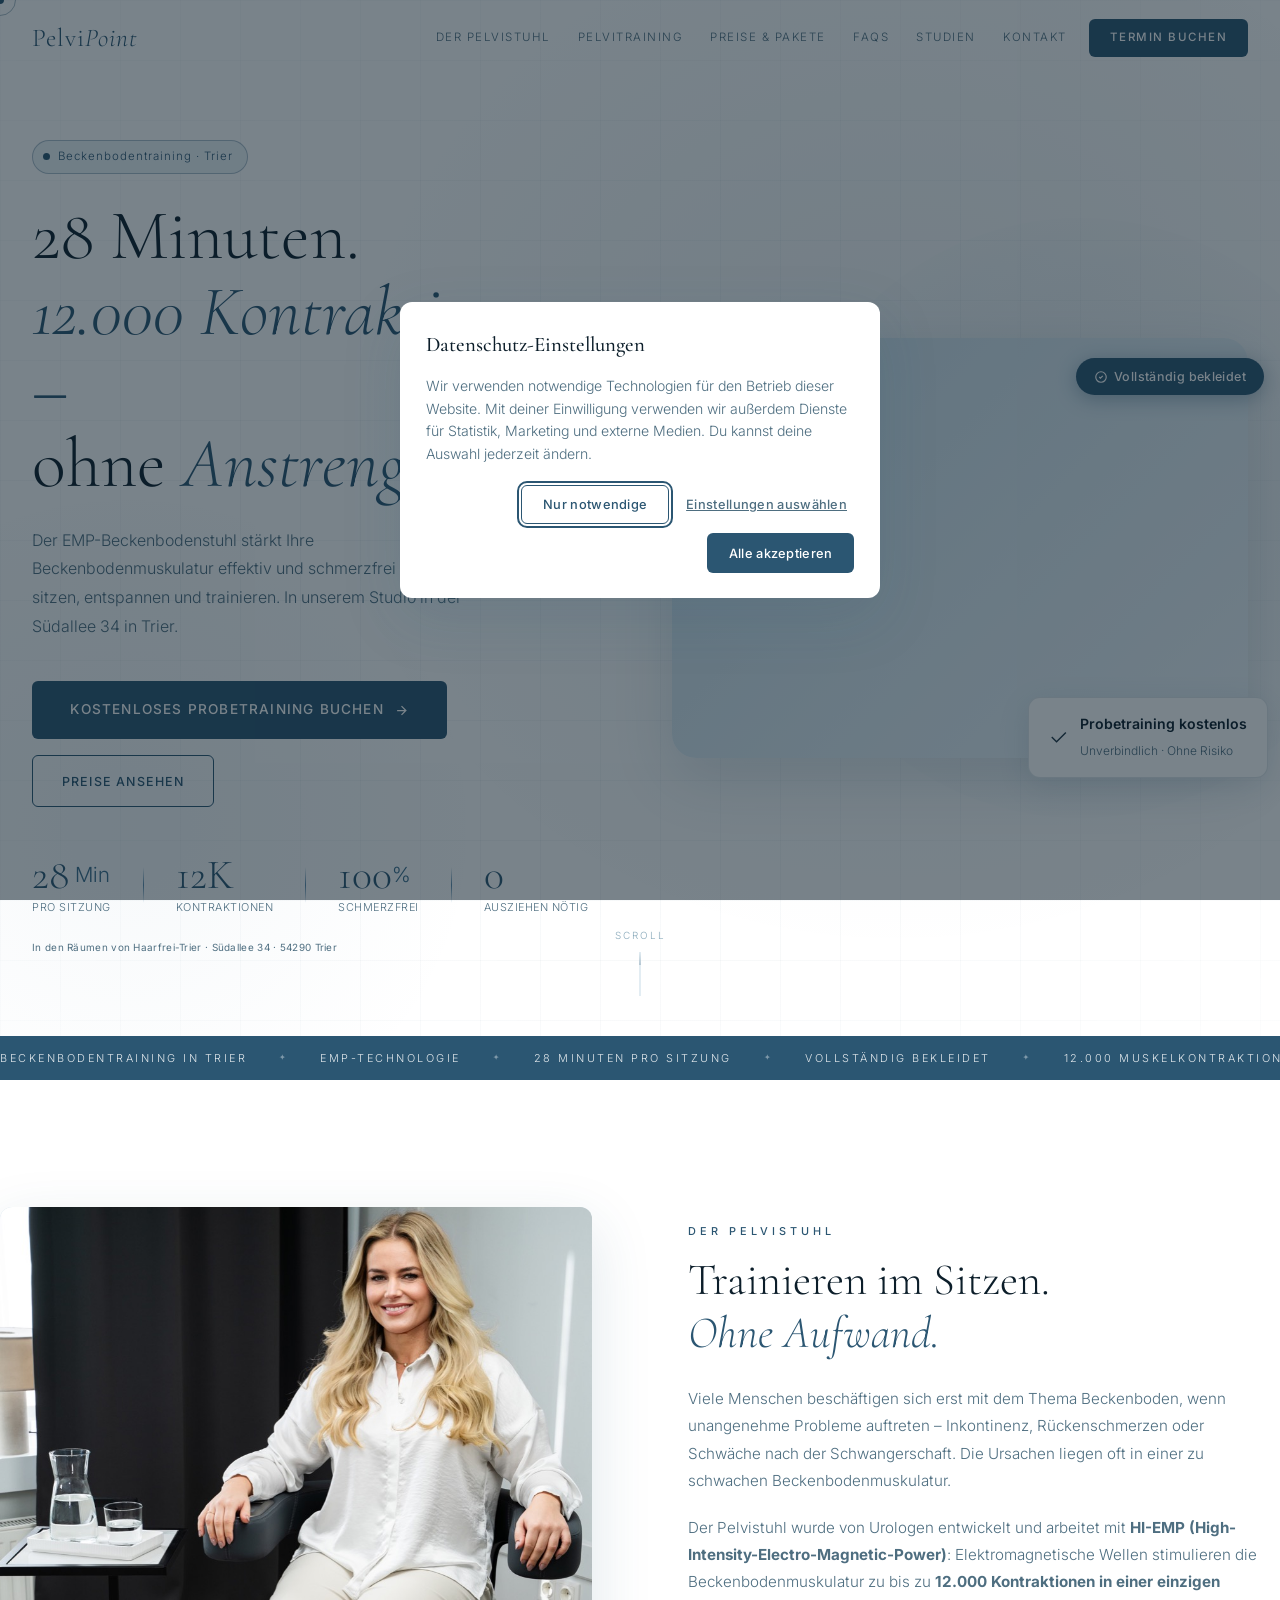
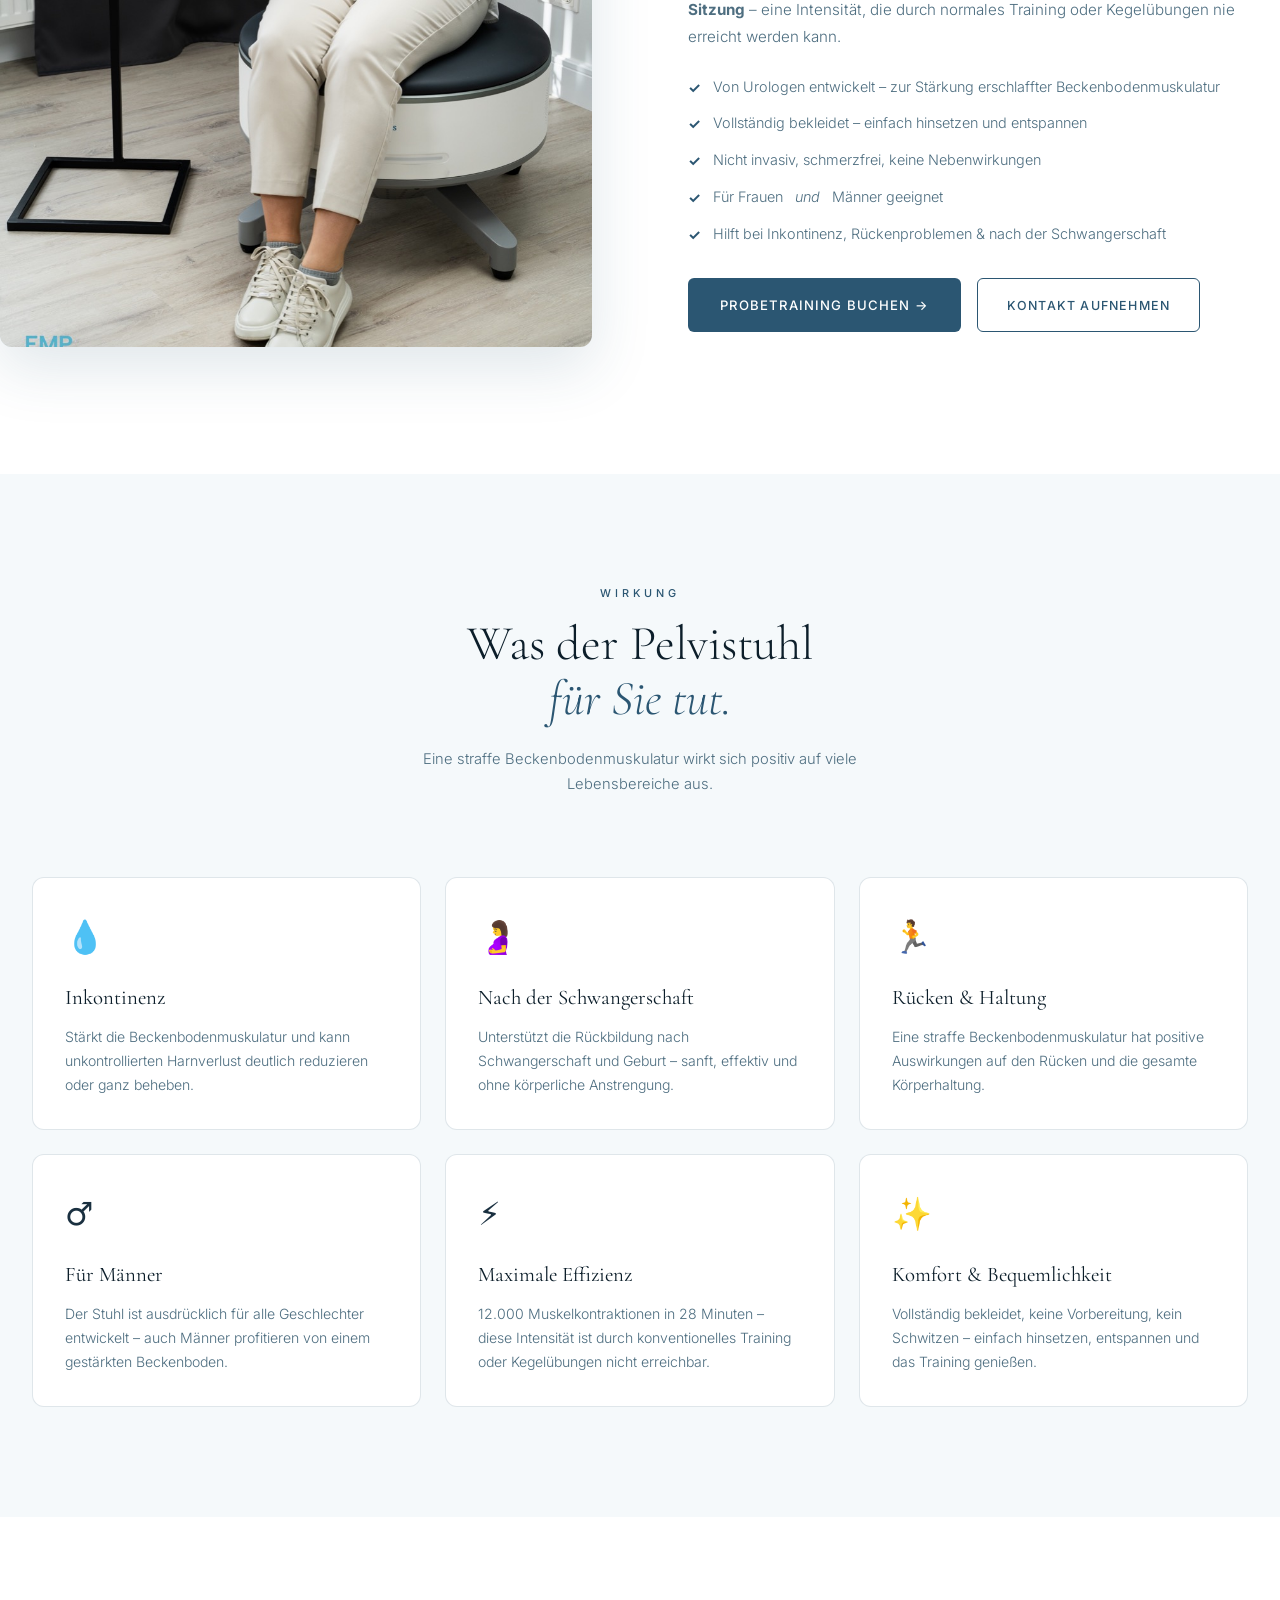
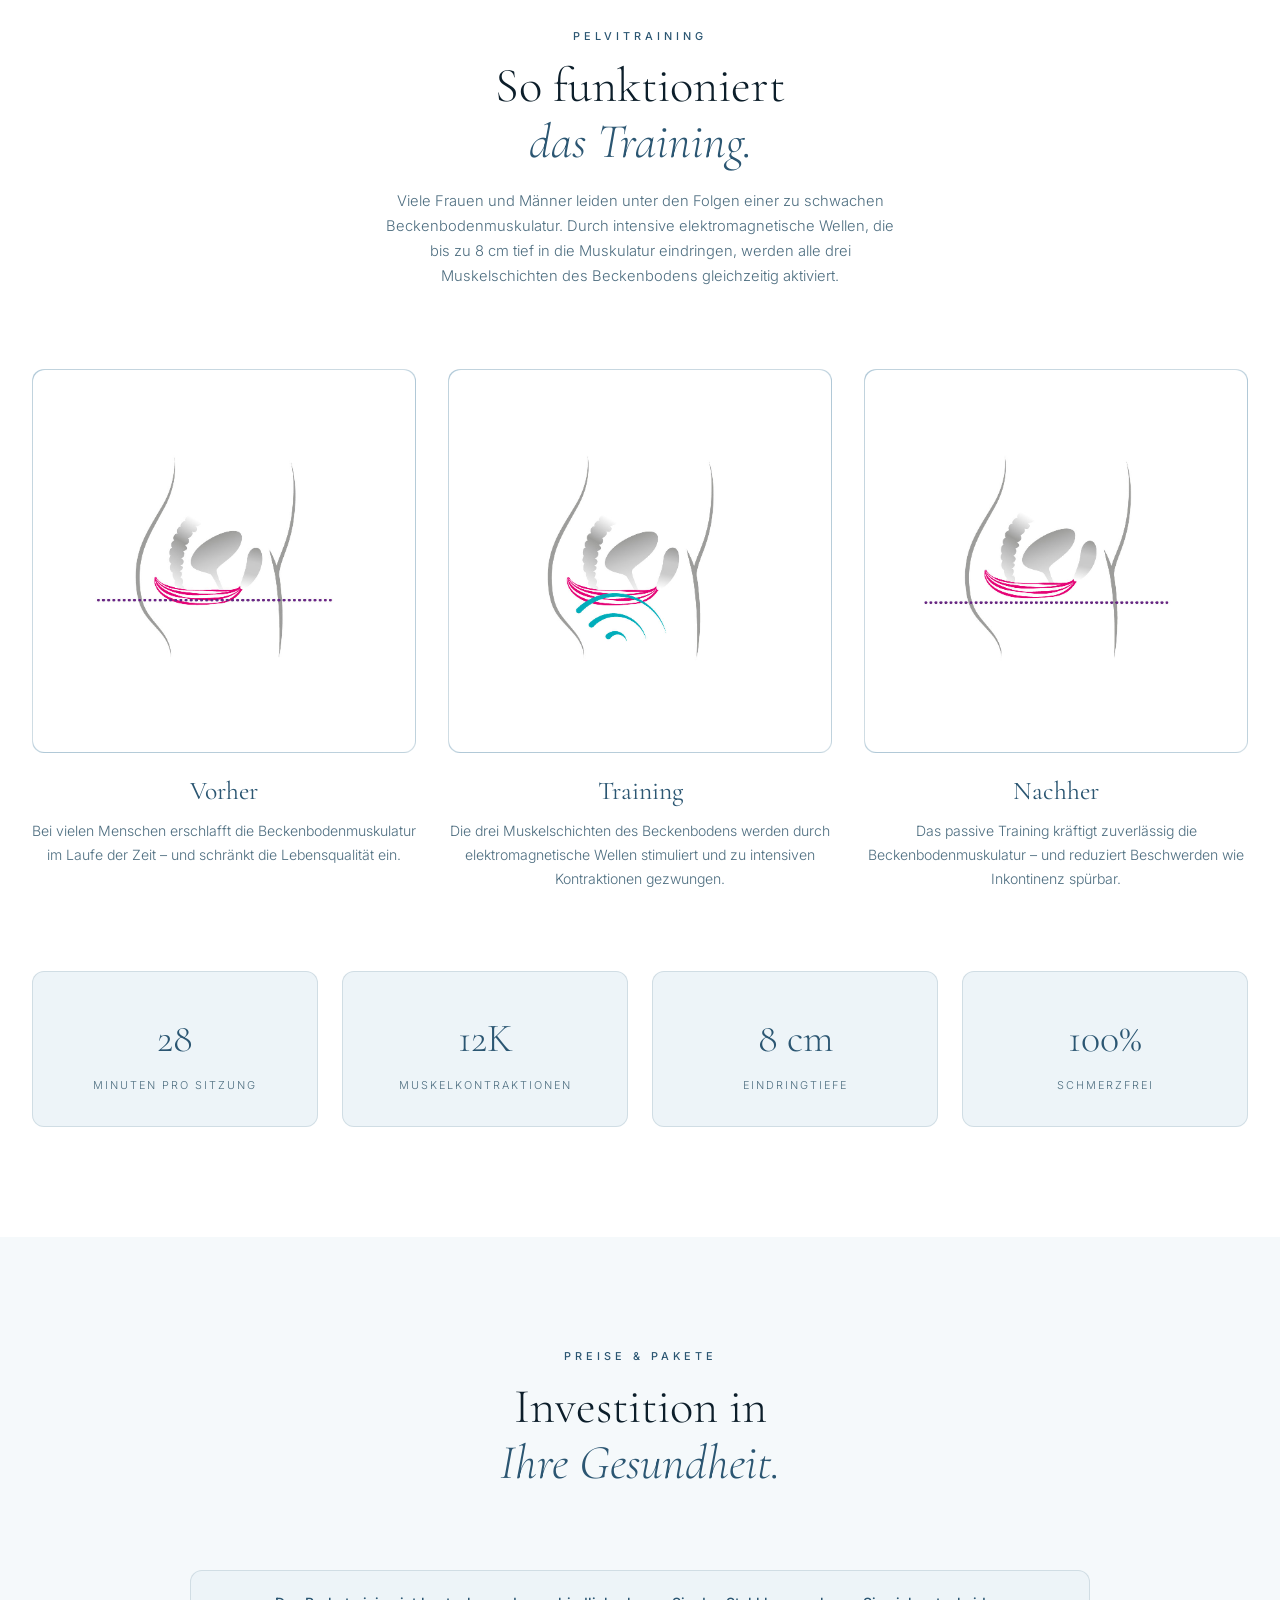
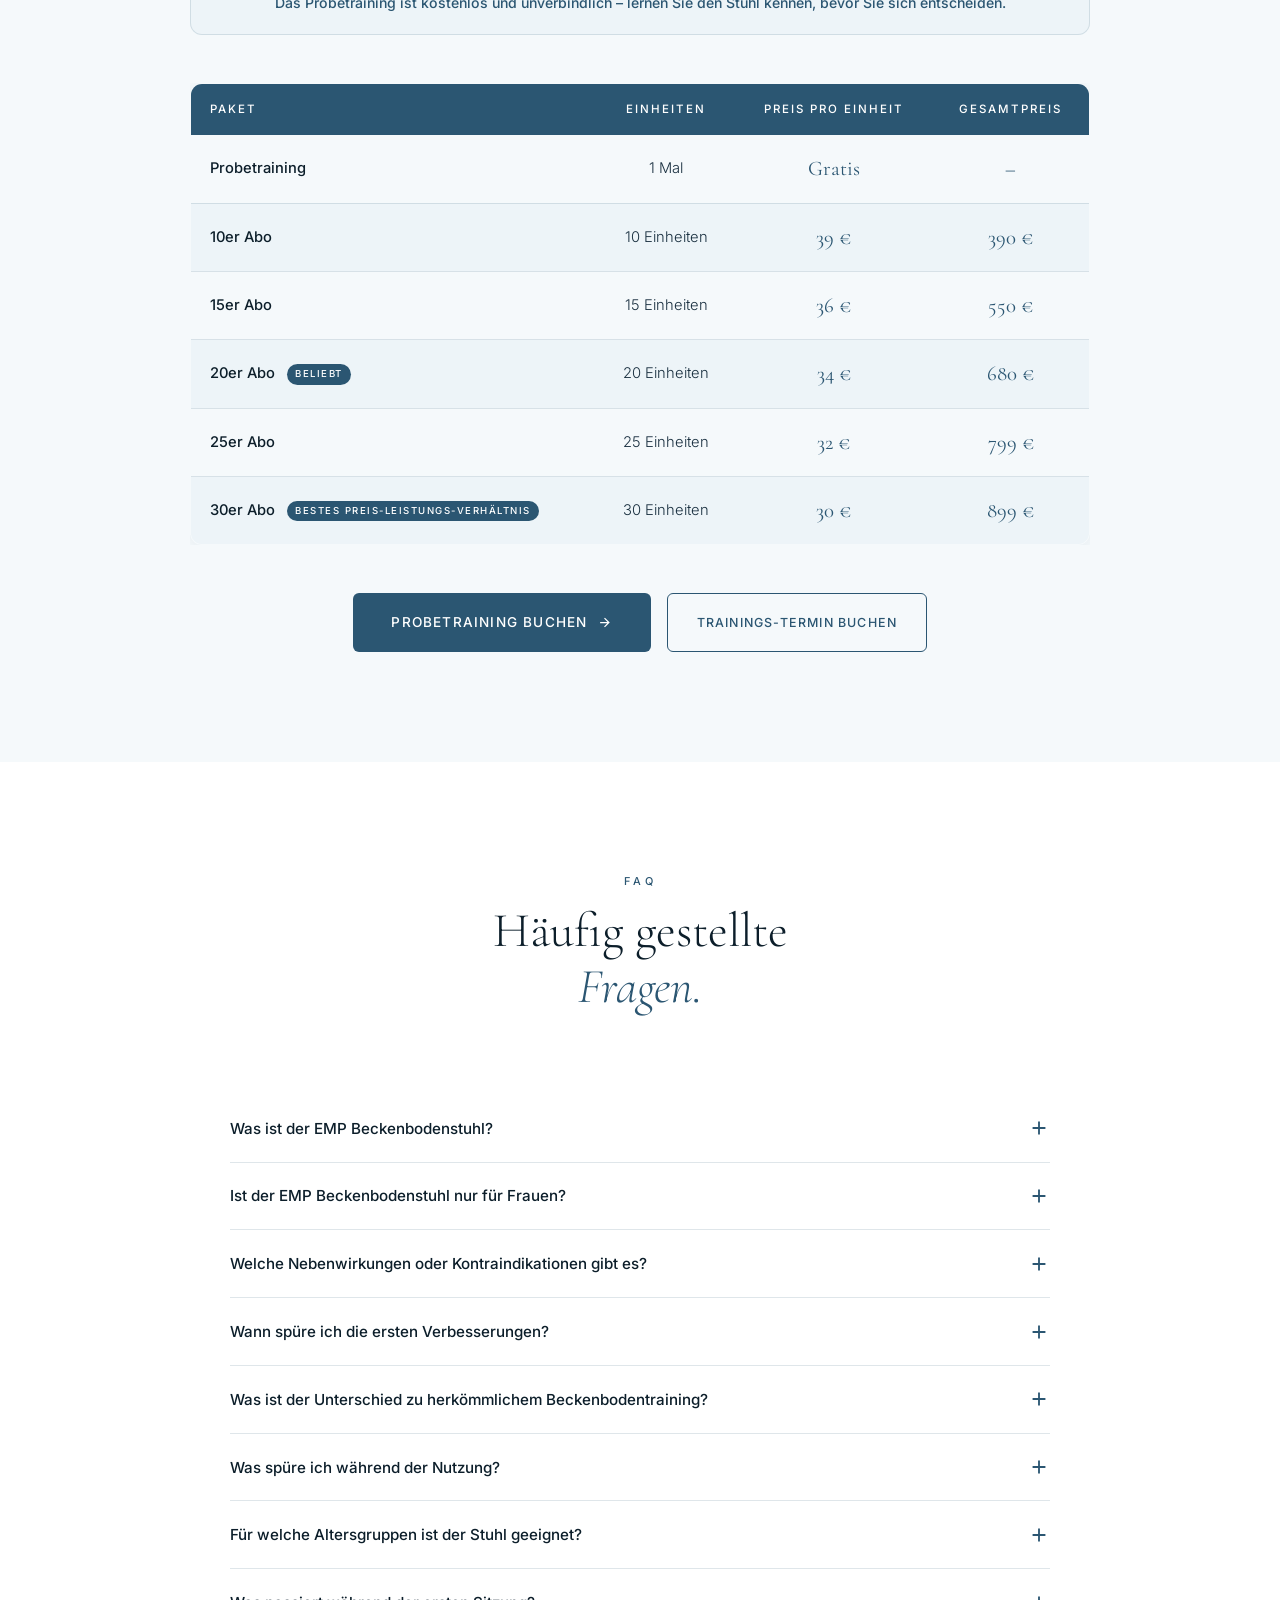
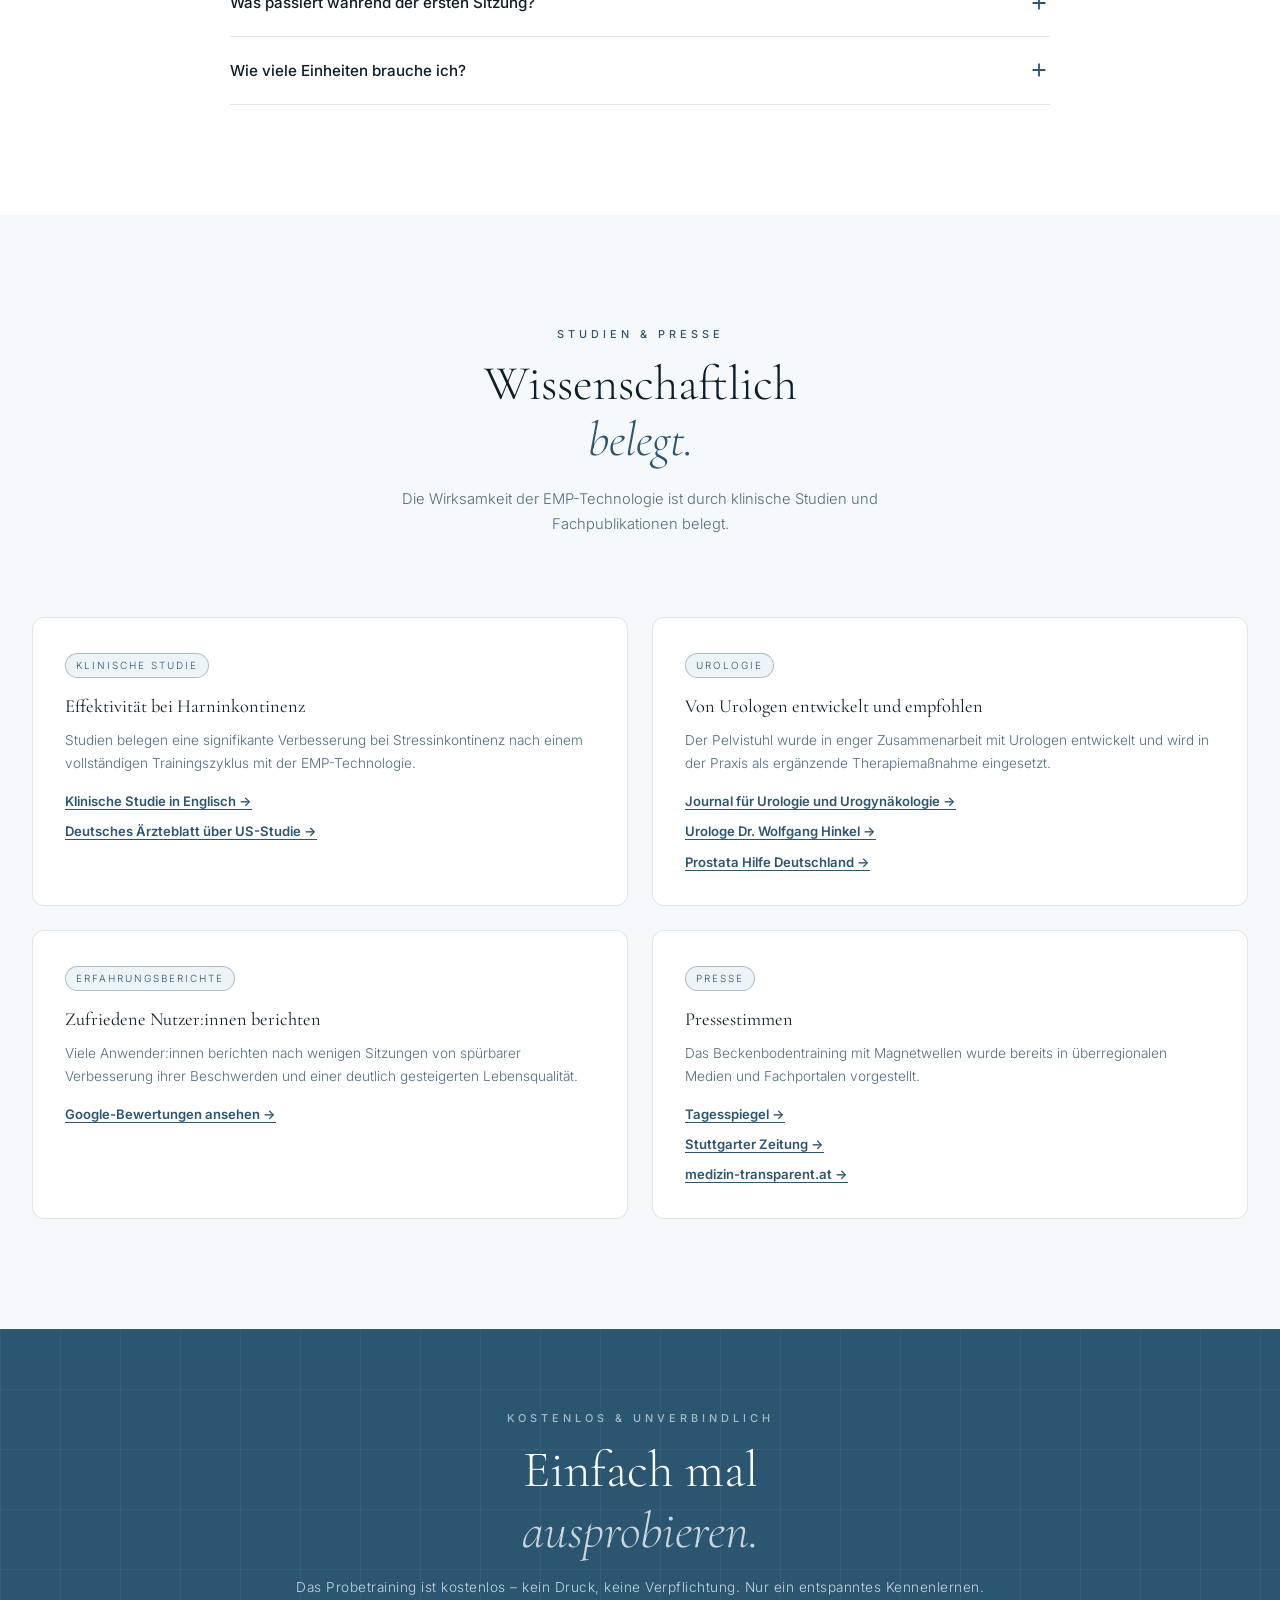
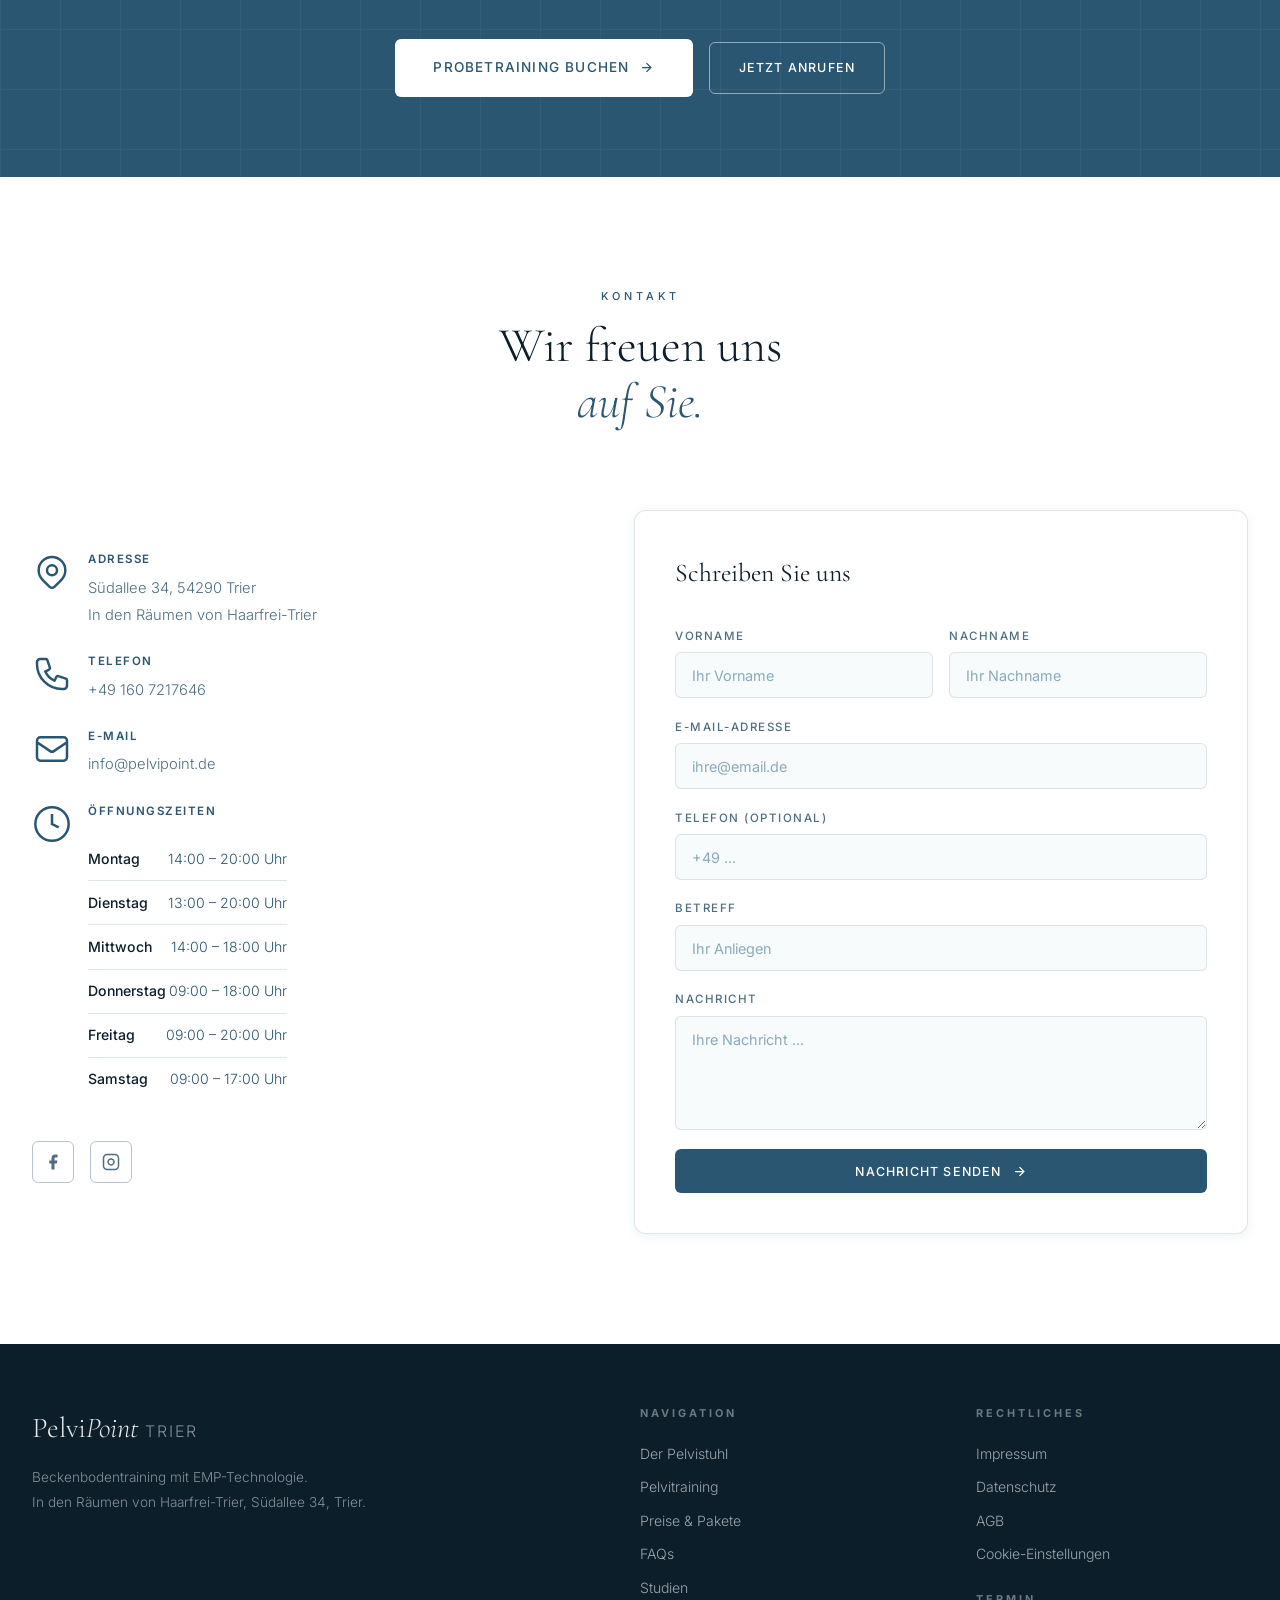
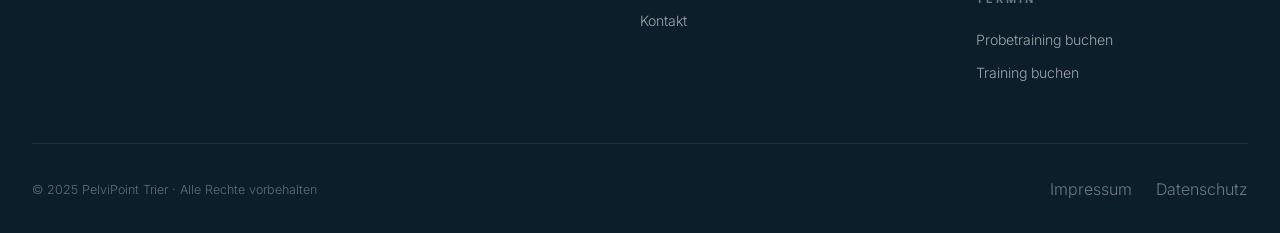
==== commit c7e0b0be: "Impressum, AGB und Cookie-Consent-System hinzufügen (Datenschutz als Platzhalter) Impressum und AGB " ====
--- a/index.html
+++ b/index.html
@@ -13,6 +13,8 @@
   <link rel="preconnect" href="https://fonts.gstatic.com" crossorigin>
   <link href="https://fonts.googleapis.com/css2?family=Cormorant+Garamond:ital,wght@0,300;0,400;0,600;1,300;1,400&family=Inter:wght@300;400;500;600&family=Montserrat:wght@200;300;400;500&display=swap" rel="stylesheet">
   <link rel="stylesheet" href="style.css" />
+  <link rel="stylesheet" href="consent.css" />
+  <script src="consent.js" defer></script>
   <script type="application/ld+json">
 {
   "@context": "https://schema.org",
@@ -651,7 +653,10 @@
         <div class="contact-form-wrap reveal-right">
           <div class="contact-form">
             <h3>Schreiben Sie uns</h3>
-            <form id="contactForm" action="mail.php" method="post">
+            <form id="contactForm" action="https://formsubmit.co/ajax/info@pelvipoint.de" method="post">
+              <input type="hidden" name="_subject" value="Neue Kontaktanfrage – PelviPoint Website">
+              <input type="hidden" name="_template" value="table">
+              <input type="hidden" name="_captcha" value="false">
               <div class="form-row">
                 <div class="form-group">
                   <label for="vorname">Vorname</label>
@@ -715,7 +720,7 @@
         <a href="impressum.html">Impressum</a>
         <a href="datenschutz.html">Datenschutz</a>
         <a href="agb.html">AGB</a>
-        <a href="cookies.html">Cookies</a>
+        <a href="#" class="pp-open-consent">Cookie-Einstellungen</a>
         <h4 style="margin-top:1.5rem;">Termin</h4>
         <a href="https://www.eTermin.net/haarfrei-trier/serviceid/536773" target="_blank">Probetraining buchen</a>
         <a href="https://www.eTermin.net/haarfrei-trier/serviceid/533821" target="_blank">Training buchen</a>
--- a/style.css
+++ b/style.css
@@ -527,14 +527,19 @@
 .form-row { display: grid; grid-template-columns: 1fr 1fr; gap: 1rem; }
 .form-group { display: flex; flex-direction: column; gap: 6px; margin-bottom: 1.2rem; }
 .form-group label { font-size: 0.72rem; letter-spacing: 1.5px; text-transform: uppercase; color: var(--text-dim); font-weight: 500; }
-.form-group input, .form-group textarea {
+.form-group input, .form-group textarea, .form-group select {
   background: var(--off-white); border: 1.5px solid var(--border);
   border-radius: var(--radius); padding: 0.85rem 1rem;
   font-family: var(--font-sans); font-size: 0.9rem; color: var(--text);
   outline: none; transition: border-color 0.3s, background 0.3s; resize: vertical;
 }
+.form-group select { appearance: none; cursor: pointer;
+  background-image: url("data:image/svg+xml;charset=UTF-8,%3Csvg xmlns='http://www.w3.org/2000/svg' viewBox='0 0 24 24' fill='none' stroke='%236b8296' stroke-width='2'%3E%3Cpath d='M6 9l6 6 6-6'/%3E%3C/svg%3E");
+  background-repeat: no-repeat; background-position: right 1rem center; background-size: 18px;
+}
+.form-group select:invalid { color: var(--text-faint); }
 .form-group input::placeholder, .form-group textarea::placeholder { color: var(--text-faint); }
-.form-group input:focus, .form-group textarea:focus { border-color: var(--primary); background: var(--primary-ultra); }
+.form-group input:focus, .form-group textarea:focus, .form-group select:focus { border-color: var(--primary); background-color: var(--primary-ultra); }
 
 /* ── HOURS TABLE ── */
 .hours-table { width: 100%; border-collapse: collapse; margin-top: 1rem; }
@@ -603,3 +608,42 @@
   body { cursor: auto; }
   .cursor, .cursor-follower { display: none; }
 }
+
+/* ── RECHTSSEITEN (Impressum/Datenschutz/AGB) ── */
+.page-hero {
+  background: linear-gradient(135deg, var(--primary) 0%, var(--primary-2) 60%, var(--primary-light) 100%);
+  padding: 140px 0 80px; text-align: center; position: relative; overflow: hidden;
+}
+.page-hero::before {
+  content: ''; position: absolute; inset: 0;
+  background-image:
+    linear-gradient(rgba(255,255,255,0.06) 1px, transparent 1px),
+    linear-gradient(90deg, rgba(255,255,255,0.06) 1px, transparent 1px);
+  background-size: 50px 50px;
+}
+.page-hero-content { position: relative; z-index: 1; }
+.page-hero h1 {
+  font-family: var(--font-serif); font-size: clamp(2.5rem, 5vw, 4.5rem);
+  font-weight: 300; color: var(--white); line-height: 1.1; margin-bottom: 1rem;
+}
+.page-hero h1 em { font-style: italic; color: rgba(255,255,255,0.8); }
+.breadcrumb {
+  display: flex; align-items: center; justify-content: center; gap: 0.5rem;
+  font-size: 0.72rem; letter-spacing: 1px; color: rgba(255,255,255,0.6);
+  margin-bottom: 1.5rem;
+}
+.breadcrumb a { color: rgba(255,255,255,0.75); }
+.breadcrumb a:hover { color: var(--white); }
+.breadcrumb-sep { opacity: 0.4; }
+.legal-content { max-width: 800px; margin: 0 auto; }
+.legal-content h2 { font-family: var(--font-serif); font-size: 1.6rem; font-weight: 400; color: var(--dark); margin: 2.5rem 0 1rem; }
+.legal-content h2:first-child { margin-top: 0; }
+.legal-content h3 { font-size: 1rem; font-weight: 600; color: var(--dark); margin: 1.5rem 0 0.7rem; }
+.legal-content p { font-size: 0.92rem; color: var(--text-dim); line-height: 1.8; margin-bottom: 1rem; }
+.legal-content ul { padding-left: 1.5rem; margin-bottom: 1rem; }
+.legal-content ul li { font-size: 0.92rem; color: var(--text-dim); margin-bottom: 0.5rem; }
+.legal-content a { color: var(--primary); border-bottom: 1px solid transparent; transition: border-color 0.2s; }
+.legal-content a:hover { border-color: var(--primary); }
+@media (max-width: 768px) {
+  .page-hero { padding: 100px 0 60px; }
+}
--- a/consent.css
+++ b/consent.css
@@ -0,0 +1,239 @@
+/* ═══════════════════════════════════════════════
+   PELVIPOINT — Consent-Management (Styles)
+   ═══════════════════════════════════════════════ */
+
+html.pp-consent-lock,
+html.pp-consent-lock body { overflow: hidden !important; }
+
+.pp-consent-overlay {
+  position: fixed;
+  inset: 0;
+  z-index: 100000;
+  background: rgba(12, 30, 42, 0.55);
+  display: flex;
+  align-items: flex-end;
+  justify-content: center;
+  padding: 1rem;
+}
+
+@media (min-width: 640px) {
+  .pp-consent-overlay { align-items: center; }
+}
+
+.pp-consent-dialog {
+  width: 100%;
+  max-width: 480px;
+  max-height: calc(100vh - 2rem);
+  overflow-y: auto;
+  background: var(--white, #fff);
+  border-radius: var(--radius-lg, 12px);
+  box-shadow: var(--shadow-lg, 0 20px 60px rgba(43,86,114,0.15));
+  padding: 1.6rem;
+  font-family: var(--font-sans, system-ui, sans-serif);
+  color: var(--text, #1a3040);
+}
+
+.pp-consent-dialog h2 {
+  font-family: var(--font-serif, serif);
+  font-weight: 500;
+  font-size: 1.3rem;
+  color: var(--dark, #0c1e2a);
+  margin: 0 0 0.8rem;
+}
+
+.pp-consent-dialog p {
+  font-size: 0.88rem;
+  line-height: 1.6;
+  color: var(--text-dim, #4e6e80);
+  margin: 0 0 1.2rem;
+}
+
+.pp-consent-actions {
+  display: flex;
+  flex-wrap: wrap;
+  align-items: center;
+  justify-content: flex-end;
+  gap: 0.6rem;
+  margin-top: 1.2rem;
+}
+
+.pp-btn {
+  font-family: inherit;
+  font-size: 0.8rem;
+  font-weight: 500;
+  letter-spacing: 0.3px;
+  padding: 0.7rem 1.3rem;
+  border-radius: var(--radius, 6px);
+  border: 1.5px solid transparent;
+  cursor: pointer;
+  transition: all 0.2s ease;
+}
+
+.pp-btn:focus-visible {
+  outline: 2px solid var(--primary, #2B5672);
+  outline-offset: 2px;
+}
+
+.pp-btn-primary {
+  background: var(--primary, #2B5672);
+  color: var(--white, #fff);
+  order: 3;
+}
+.pp-btn-primary:hover { background: var(--primary-2, #3a6d8c); }
+
+.pp-btn-outline {
+  background: transparent;
+  color: var(--primary, #2B5672);
+  border-color: var(--primary, #2B5672);
+  order: 1;
+}
+.pp-btn-outline:hover { background: var(--primary-ultra, #edf4f8); }
+
+.pp-btn-text {
+  background: transparent;
+  color: var(--text-dim, #4e6e80);
+  border-color: transparent;
+  text-decoration: underline;
+  padding: 0.7rem 0.4rem;
+  order: 2;
+}
+.pp-btn-text:hover { color: var(--primary, #2B5672); }
+
+@media (max-width: 480px) {
+  .pp-consent-actions { flex-direction: column; align-items: stretch; }
+  .pp-btn { width: 100%; text-align: center; order: initial; }
+  .pp-consent-actions .pp-btn-primary { order: 1; }
+  .pp-consent-actions .pp-btn-outline { order: 2; }
+  .pp-consent-actions .pp-btn-text { order: 3; }
+}
+
+.pp-consent-details-head {
+  display: flex;
+  align-items: flex-start;
+  justify-content: space-between;
+  gap: 1rem;
+}
+.pp-consent-details-head h2 { margin: 0; }
+
+.pp-consent-close {
+  background: transparent;
+  border: none;
+  font-size: 1.4rem;
+  line-height: 1;
+  color: var(--text-faint, #8aaabb);
+  cursor: pointer;
+  padding: 0.2rem 0.4rem;
+  border-radius: var(--radius, 6px);
+}
+.pp-consent-close:hover { color: var(--primary, #2B5672); }
+.pp-consent-close:focus-visible {
+  outline: 2px solid var(--primary, #2B5672);
+  outline-offset: 2px;
+}
+
+.pp-consent-category {
+  border-top: 1px solid var(--border, rgba(43,86,114,0.15));
+  padding: 0.9rem 0;
+}
+.pp-consent-category:first-of-type { border-top: 1px solid var(--border, rgba(43,86,114,0.15)); margin-top: 0.6rem; }
+
+.pp-consent-category-head {
+  display: flex;
+  align-items: center;
+  justify-content: space-between;
+  gap: 1rem;
+  margin-bottom: 0.35rem;
+}
+
+.pp-consent-category-title {
+  font-size: 0.92rem;
+  font-weight: 500;
+  color: var(--dark, #0c1e2a);
+}
+
+.pp-consent-category p {
+  margin: 0;
+  font-size: 0.8rem;
+  color: var(--text-dim, #4e6e80);
+}
+
+.pp-consent-locked {
+  font-size: 0.7rem;
+  letter-spacing: 0.5px;
+  text-transform: uppercase;
+  color: var(--text-faint, #8aaabb);
+  border: 1px solid var(--border, rgba(43,86,114,0.15));
+  border-radius: 20px;
+  padding: 0.25rem 0.6rem;
+  flex-shrink: 0;
+}
+
+.pp-consent-switch {
+  position: relative;
+  flex-shrink: 0;
+  width: 42px;
+  height: 24px;
+  border-radius: 20px;
+  background: var(--border-strong, rgba(43,86,114,0.35));
+  border: none;
+  cursor: pointer;
+  transition: background 0.2s ease;
+}
+.pp-consent-switch[aria-checked="true"] { background: var(--primary, #2B5672); }
+.pp-consent-switch:focus-visible {
+  outline: 2px solid var(--primary, #2B5672);
+  outline-offset: 2px;
+}
+.pp-consent-switch-knob {
+  position: absolute;
+  top: 3px; left: 3px;
+  width: 18px; height: 18px;
+  border-radius: 50%;
+  background: var(--white, #fff);
+  transition: transform 0.2s ease;
+}
+.pp-consent-switch[aria-checked="true"] .pp-consent-switch-knob {
+  transform: translateX(18px);
+}
+
+/* ── Platzhalter für externe Medien ── */
+.pp-media-placeholder {
+  width: 100%;
+  height: 100%;
+  display: flex;
+  flex-direction: column;
+  align-items: center;
+  justify-content: center;
+  gap: 1.2rem;
+  padding: 2rem 1.5rem;
+  text-align: center;
+  background: var(--primary-ultra, #edf4f8);
+}
+.pp-media-placeholder p {
+  margin: 0;
+  max-width: 420px;
+  font-size: 0.92rem;
+  line-height: 1.6;
+  color: var(--text-dim, #4e6e80);
+}
+.pp-media-allow-btn {
+  font-family: inherit;
+  font-size: 0.8rem;
+  font-weight: 500;
+  letter-spacing: 0.3px;
+  padding: 0.75rem 1.5rem;
+  border-radius: var(--radius, 6px);
+  border: none;
+  background: var(--primary, #2B5672);
+  color: var(--white, #fff);
+  cursor: pointer;
+  transition: background 0.2s ease;
+}
+.pp-media-allow-btn:hover { background: var(--primary-2, #3a6d8c); }
+.pp-media-allow-btn:focus-visible {
+  outline: 2px solid var(--dark, #0c1e2a);
+  outline-offset: 2px;
+}
+
+/* ── Footer-Link ── */
+.pp-open-consent { cursor: pointer; }
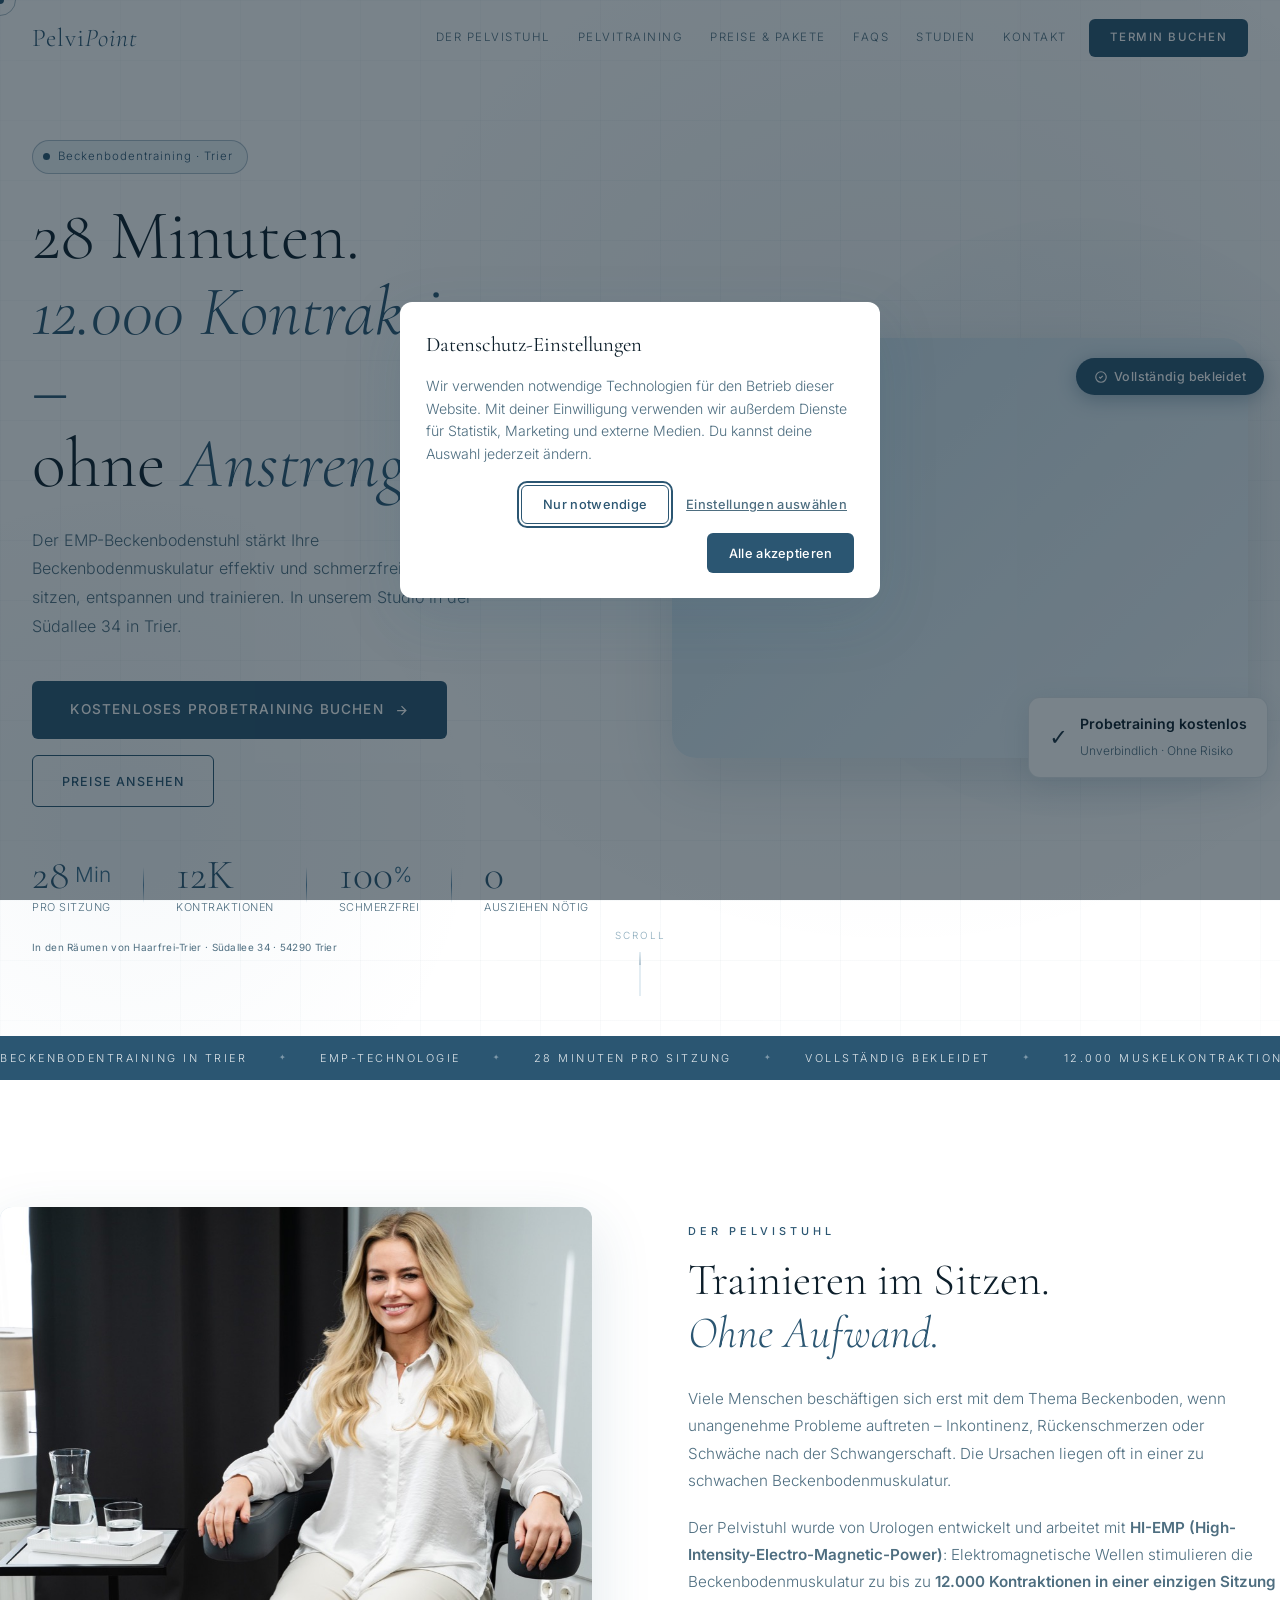
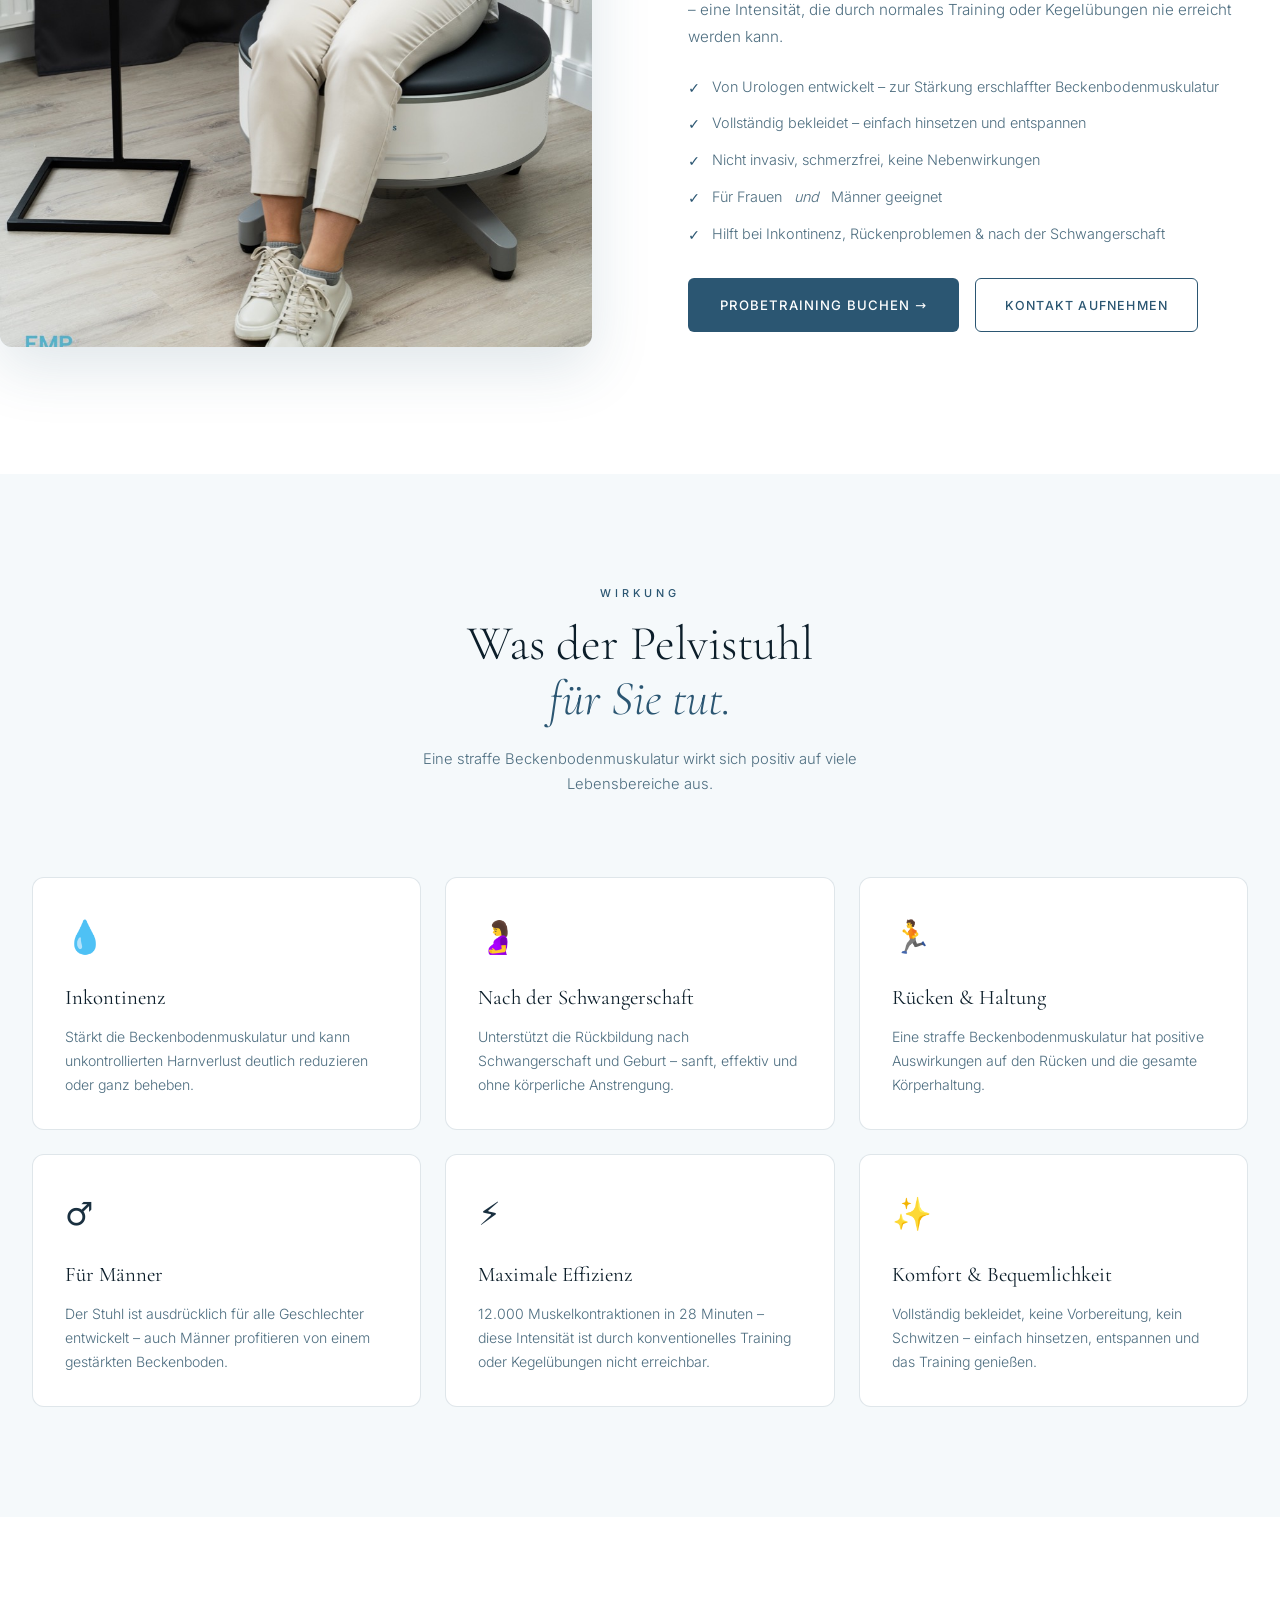
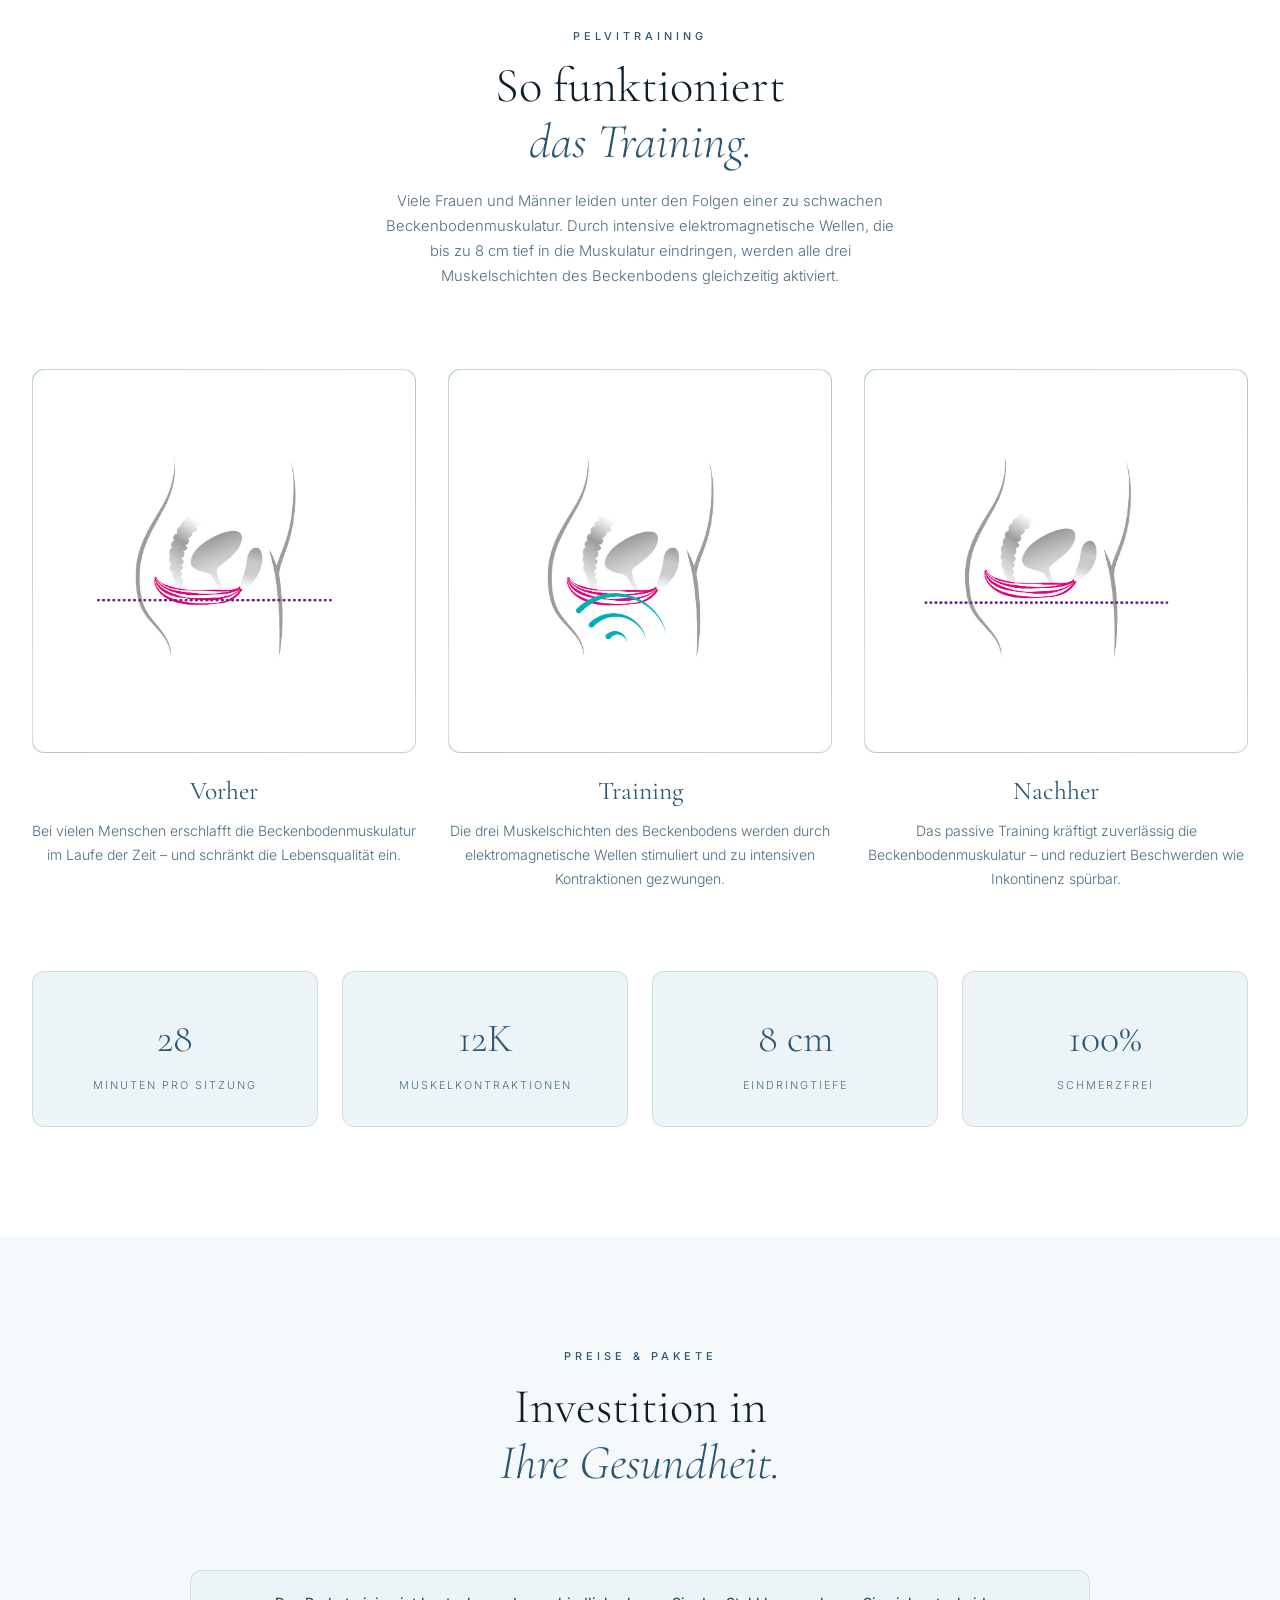
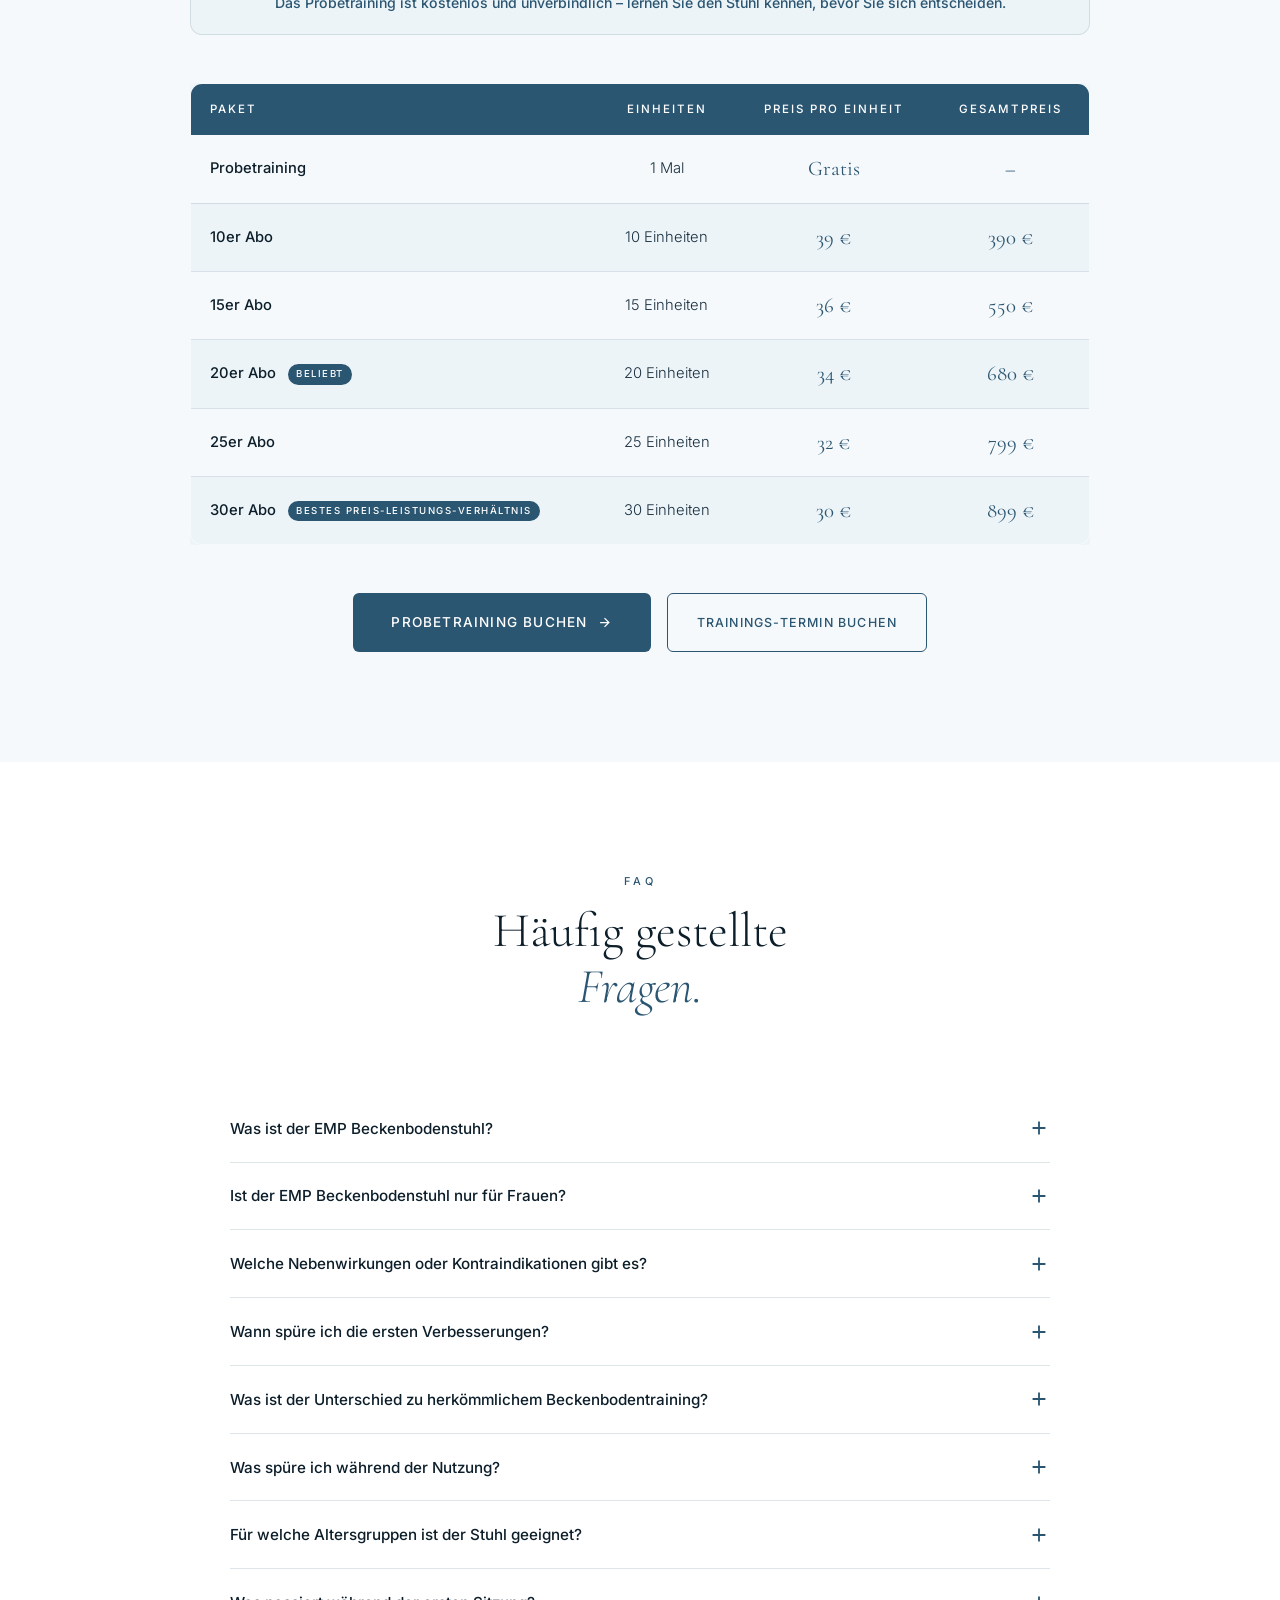
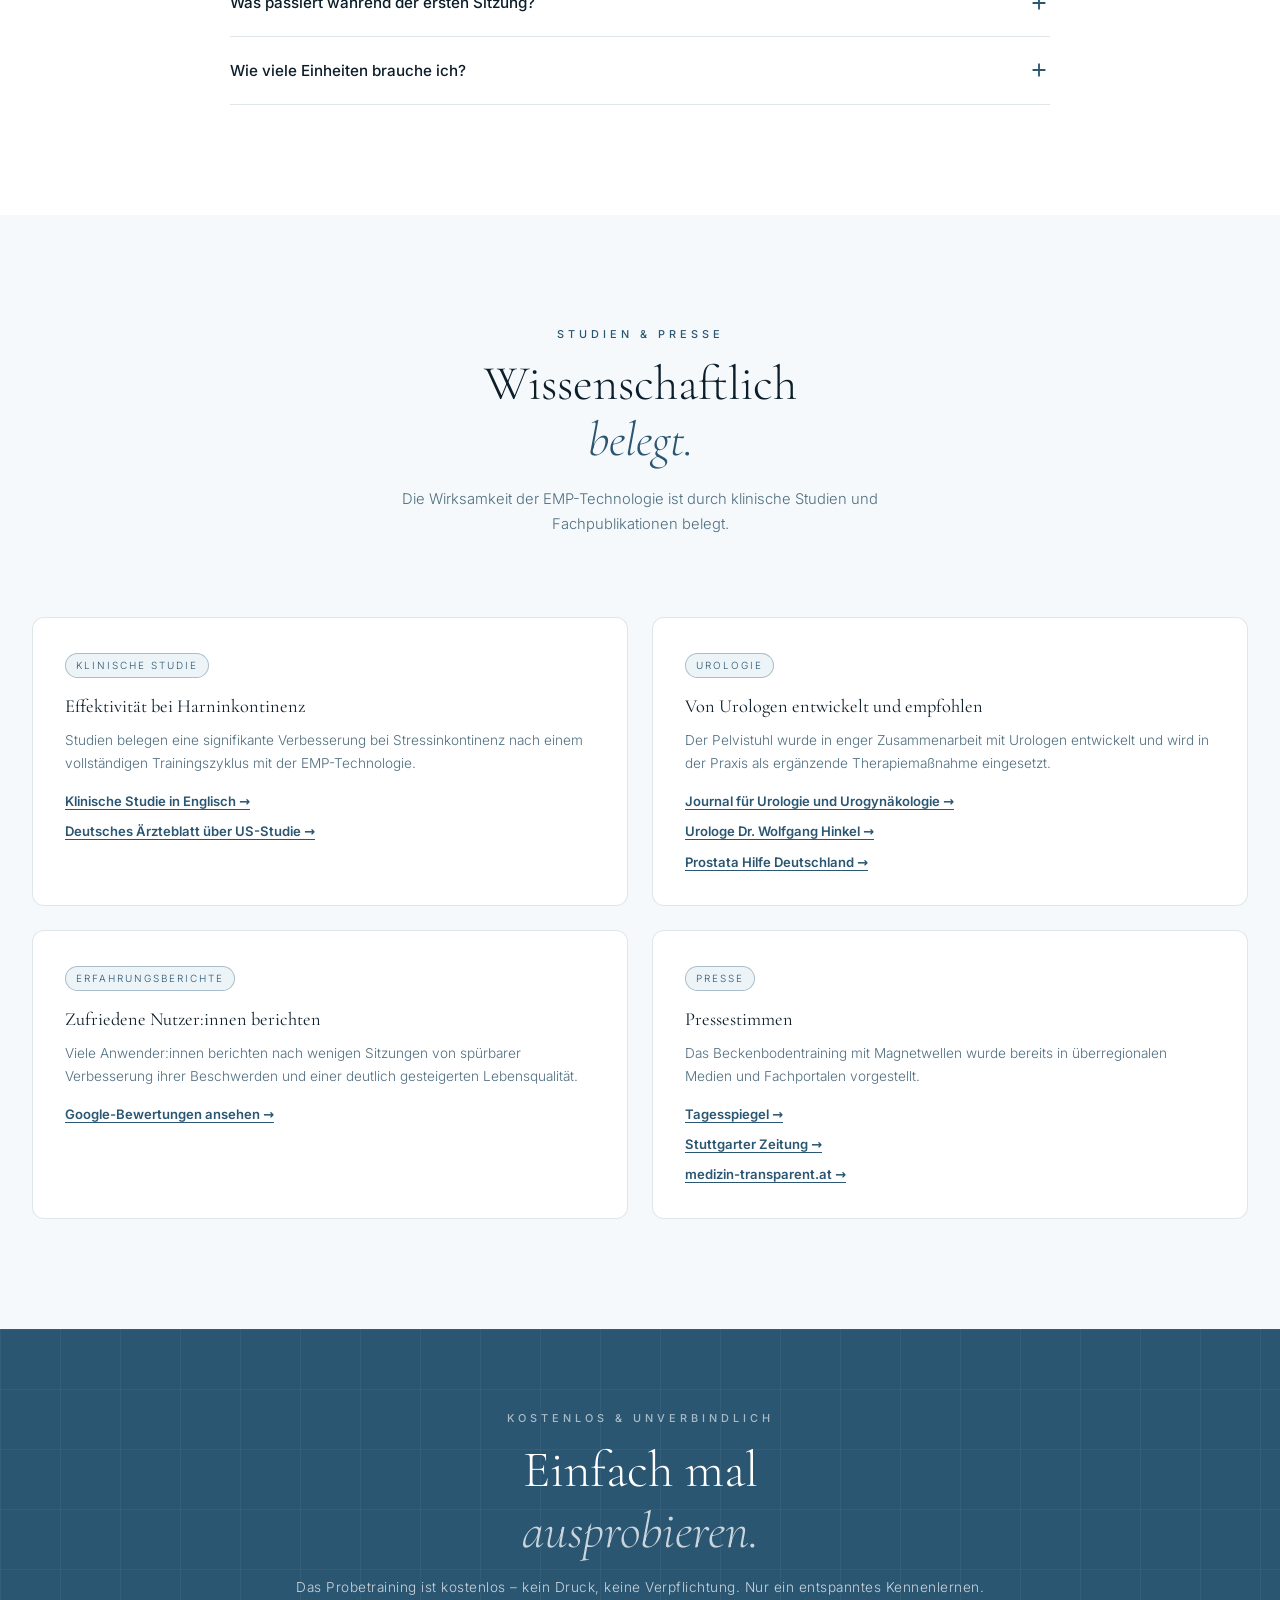
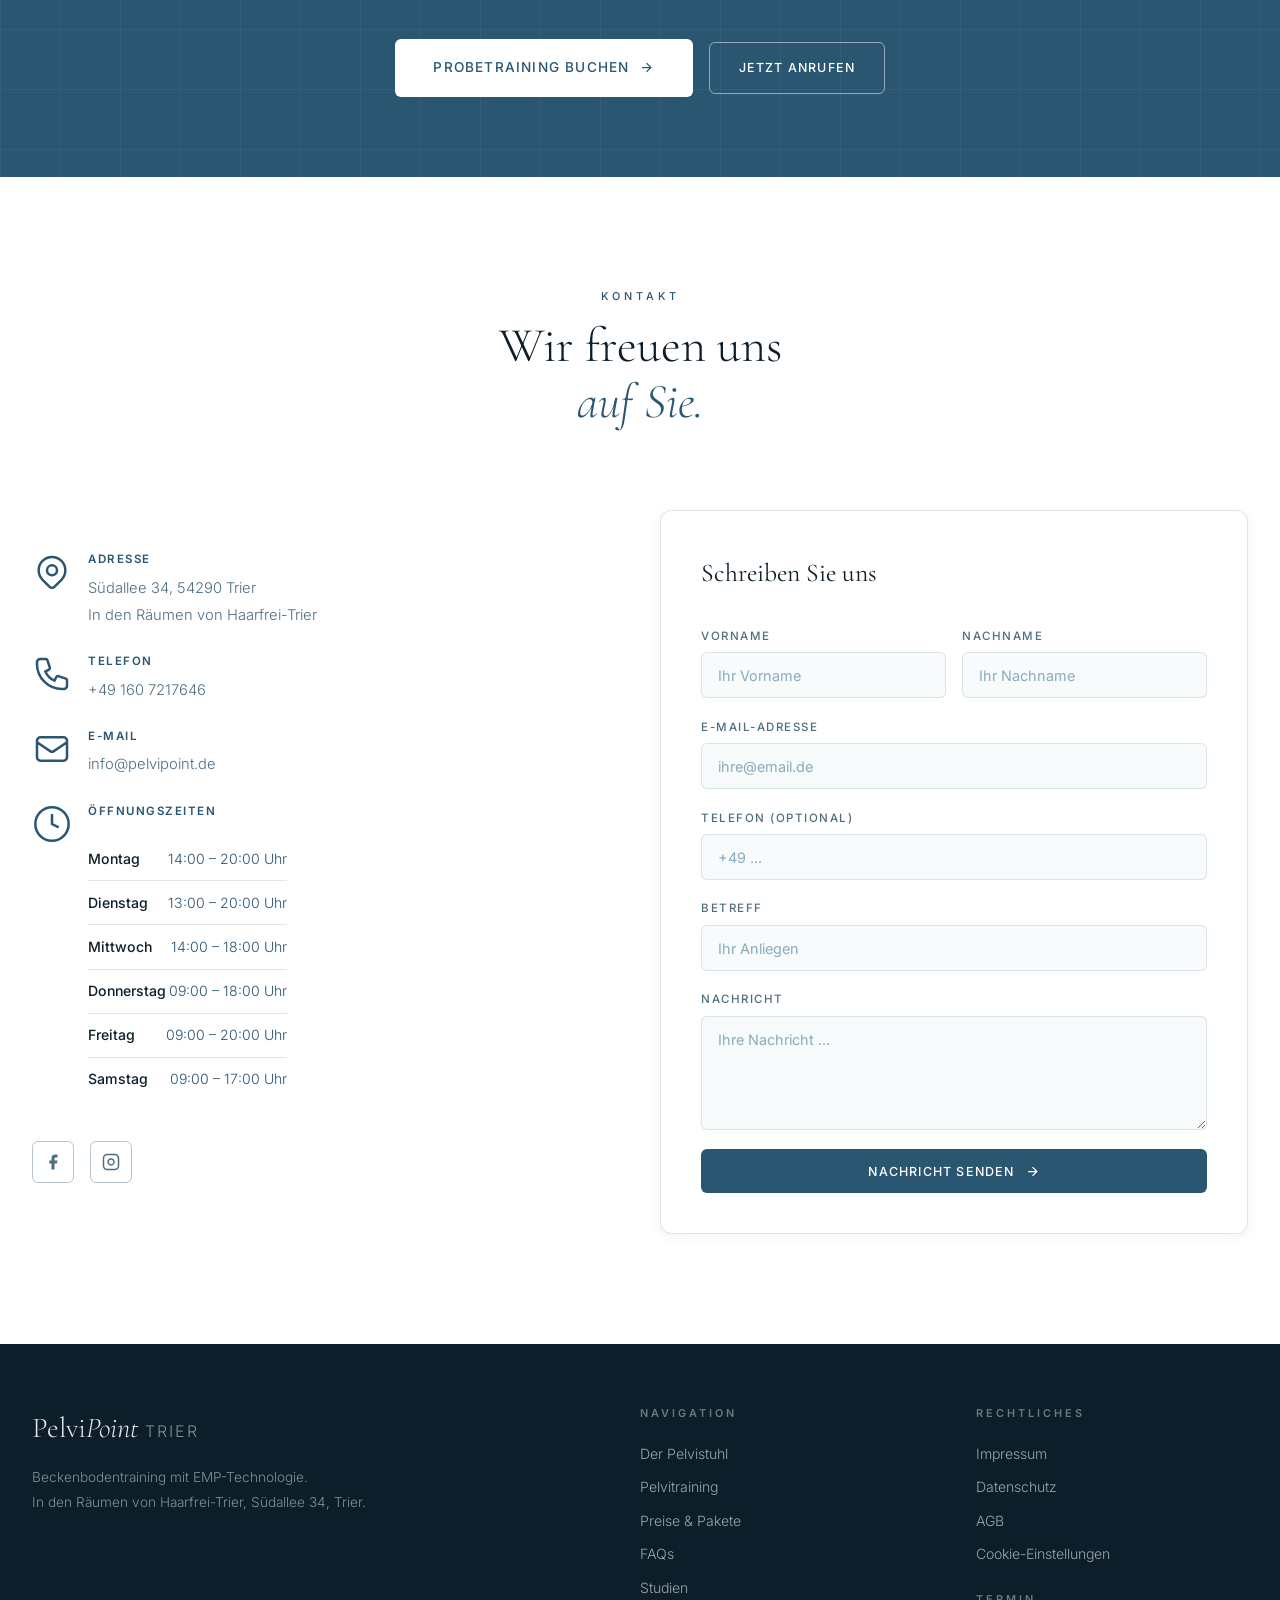
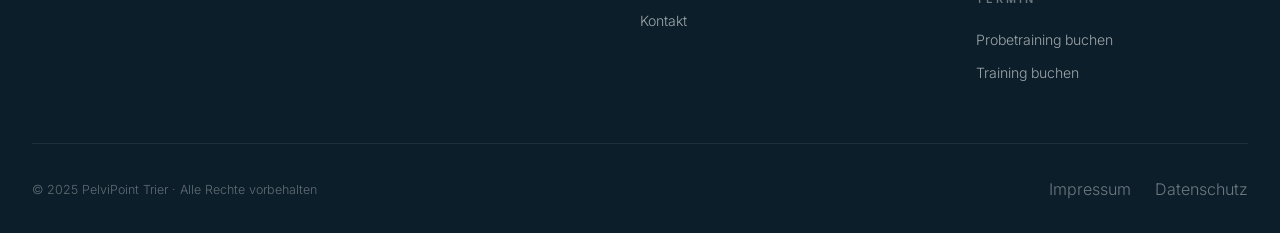
==== commit 3ab48c11: "Google Fonts lokal hosten statt von Google laden (Datenschutz) Cormorant Garamond, Inter und Montser" ====
--- a/index.html
+++ b/index.html
@@ -9,9 +9,7 @@
   <meta property="og:description" content="Beckenbodentraining in Trier – mit dem EMP-Beckenbodenstuhl. 28 Minuten, schmerzlos, 12.000 Muskelkontraktionen." />
   <meta property="og:type" content="website" />
   <meta property="og:locale" content="de_DE" />
-  <link rel="preconnect" href="https://fonts.googleapis.com">
-  <link rel="preconnect" href="https://fonts.gstatic.com" crossorigin>
-  <link href="https://fonts.googleapis.com/css2?family=Cormorant+Garamond:ital,wght@0,300;0,400;0,600;1,300;1,400&family=Inter:wght@300;400;500;600&family=Montserrat:wght@200;300;400;500&display=swap" rel="stylesheet">
+  <link rel="stylesheet" href="fonts/fonts.css" />
   <link rel="stylesheet" href="style.css" />
   <link rel="stylesheet" href="consent.css" />
   <script src="consent.js" defer></script>
--- a/fonts/fonts.css
+++ b/fonts/fonts.css
@@ -0,0 +1,210 @@
+/* Lokal gehostete Google Fonts (Cormorant Garamond, Inter, Montserrat) — ersetzt fonts.googleapis.com, keine Datenuebertragung an Google */
+
+@font-face {
+  font-family: 'Cormorant Garamond';
+  font-style: italic;
+  font-weight: 300;
+  font-display: swap;
+  src: url('cormorant-garamond-italic-latin-ext.woff2') format('woff2');
+  unicode-range: U+0100-02BA, U+02BD-02C5, U+02C7-02CC, U+02CE-02D7, U+02DD-02FF, U+0304, U+0308, U+0329, U+1D00-1DBF, U+1E00-1E9F, U+1EF2-1EFF, U+2020, U+20A0-20AB, U+20AD-20C0, U+2113, U+2C60-2C7F, U+A720-A7FF;
+}
+@font-face {
+  font-family: 'Cormorant Garamond';
+  font-style: italic;
+  font-weight: 300;
+  font-display: swap;
+  src: url('cormorant-garamond-italic-latin.woff2') format('woff2');
+  unicode-range: U+0000-00FF, U+0131, U+0152-0153, U+02BB-02BC, U+02C6, U+02DA, U+02DC, U+0304, U+0308, U+0329, U+2000-206F, U+20AC, U+2122, U+2191, U+2193, U+2212, U+2215, U+FEFF, U+FFFD;
+}
+@font-face {
+  font-family: 'Cormorant Garamond';
+  font-style: italic;
+  font-weight: 400;
+  font-display: swap;
+  src: url('cormorant-garamond-italic-latin-ext.woff2') format('woff2');
+  unicode-range: U+0100-02BA, U+02BD-02C5, U+02C7-02CC, U+02CE-02D7, U+02DD-02FF, U+0304, U+0308, U+0329, U+1D00-1DBF, U+1E00-1E9F, U+1EF2-1EFF, U+2020, U+20A0-20AB, U+20AD-20C0, U+2113, U+2C60-2C7F, U+A720-A7FF;
+}
+@font-face {
+  font-family: 'Cormorant Garamond';
+  font-style: italic;
+  font-weight: 400;
+  font-display: swap;
+  src: url('cormorant-garamond-italic-latin.woff2') format('woff2');
+  unicode-range: U+0000-00FF, U+0131, U+0152-0153, U+02BB-02BC, U+02C6, U+02DA, U+02DC, U+0304, U+0308, U+0329, U+2000-206F, U+20AC, U+2122, U+2191, U+2193, U+2212, U+2215, U+FEFF, U+FFFD;
+}
+@font-face {
+  font-family: 'Cormorant Garamond';
+  font-style: normal;
+  font-weight: 300;
+  font-display: swap;
+  src: url('cormorant-garamond-normal-latin-ext.woff2') format('woff2');
+  unicode-range: U+0100-02BA, U+02BD-02C5, U+02C7-02CC, U+02CE-02D7, U+02DD-02FF, U+0304, U+0308, U+0329, U+1D00-1DBF, U+1E00-1E9F, U+1EF2-1EFF, U+2020, U+20A0-20AB, U+20AD-20C0, U+2113, U+2C60-2C7F, U+A720-A7FF;
+}
+@font-face {
+  font-family: 'Cormorant Garamond';
+  font-style: normal;
+  font-weight: 300;
+  font-display: swap;
+  src: url('cormorant-garamond-normal-latin.woff2') format('woff2');
+  unicode-range: U+0000-00FF, U+0131, U+0152-0153, U+02BB-02BC, U+02C6, U+02DA, U+02DC, U+0304, U+0308, U+0329, U+2000-206F, U+20AC, U+2122, U+2191, U+2193, U+2212, U+2215, U+FEFF, U+FFFD;
+}
+@font-face {
+  font-family: 'Cormorant Garamond';
+  font-style: normal;
+  font-weight: 400;
+  font-display: swap;
+  src: url('cormorant-garamond-normal-latin-ext.woff2') format('woff2');
+  unicode-range: U+0100-02BA, U+02BD-02C5, U+02C7-02CC, U+02CE-02D7, U+02DD-02FF, U+0304, U+0308, U+0329, U+1D00-1DBF, U+1E00-1E9F, U+1EF2-1EFF, U+2020, U+20A0-20AB, U+20AD-20C0, U+2113, U+2C60-2C7F, U+A720-A7FF;
+}
+@font-face {
+  font-family: 'Cormorant Garamond';
+  font-style: normal;
+  font-weight: 400;
+  font-display: swap;
+  src: url('cormorant-garamond-normal-latin.woff2') format('woff2');
+  unicode-range: U+0000-00FF, U+0131, U+0152-0153, U+02BB-02BC, U+02C6, U+02DA, U+02DC, U+0304, U+0308, U+0329, U+2000-206F, U+20AC, U+2122, U+2191, U+2193, U+2212, U+2215, U+FEFF, U+FFFD;
+}
+@font-face {
+  font-family: 'Cormorant Garamond';
+  font-style: normal;
+  font-weight: 600;
+  font-display: swap;
+  src: url('cormorant-garamond-normal-latin-ext.woff2') format('woff2');
+  unicode-range: U+0100-02BA, U+02BD-02C5, U+02C7-02CC, U+02CE-02D7, U+02DD-02FF, U+0304, U+0308, U+0329, U+1D00-1DBF, U+1E00-1E9F, U+1EF2-1EFF, U+2020, U+20A0-20AB, U+20AD-20C0, U+2113, U+2C60-2C7F, U+A720-A7FF;
+}
+@font-face {
+  font-family: 'Cormorant Garamond';
+  font-style: normal;
+  font-weight: 600;
+  font-display: swap;
+  src: url('cormorant-garamond-normal-latin.woff2') format('woff2');
+  unicode-range: U+0000-00FF, U+0131, U+0152-0153, U+02BB-02BC, U+02C6, U+02DA, U+02DC, U+0304, U+0308, U+0329, U+2000-206F, U+20AC, U+2122, U+2191, U+2193, U+2212, U+2215, U+FEFF, U+FFFD;
+}
+@font-face {
+  font-family: 'Inter';
+  font-style: normal;
+  font-weight: 300;
+  font-display: swap;
+  src: url('inter-normal-latin-ext.woff2') format('woff2');
+  unicode-range: U+0100-02BA, U+02BD-02C5, U+02C7-02CC, U+02CE-02D7, U+02DD-02FF, U+0304, U+0308, U+0329, U+1D00-1DBF, U+1E00-1E9F, U+1EF2-1EFF, U+2020, U+20A0-20AB, U+20AD-20C0, U+2113, U+2C60-2C7F, U+A720-A7FF;
+}
+@font-face {
+  font-family: 'Inter';
+  font-style: normal;
+  font-weight: 300;
+  font-display: swap;
+  src: url('inter-normal-latin.woff2') format('woff2');
+  unicode-range: U+0000-00FF, U+0131, U+0152-0153, U+02BB-02BC, U+02C6, U+02DA, U+02DC, U+0304, U+0308, U+0329, U+2000-206F, U+20AC, U+2122, U+2191, U+2193, U+2212, U+2215, U+FEFF, U+FFFD;
+}
+@font-face {
+  font-family: 'Inter';
+  font-style: normal;
+  font-weight: 400;
+  font-display: swap;
+  src: url('inter-normal-latin-ext.woff2') format('woff2');
+  unicode-range: U+0100-02BA, U+02BD-02C5, U+02C7-02CC, U+02CE-02D7, U+02DD-02FF, U+0304, U+0308, U+0329, U+1D00-1DBF, U+1E00-1E9F, U+1EF2-1EFF, U+2020, U+20A0-20AB, U+20AD-20C0, U+2113, U+2C60-2C7F, U+A720-A7FF;
+}
+@font-face {
+  font-family: 'Inter';
+  font-style: normal;
+  font-weight: 400;
+  font-display: swap;
+  src: url('inter-normal-latin.woff2') format('woff2');
+  unicode-range: U+0000-00FF, U+0131, U+0152-0153, U+02BB-02BC, U+02C6, U+02DA, U+02DC, U+0304, U+0308, U+0329, U+2000-206F, U+20AC, U+2122, U+2191, U+2193, U+2212, U+2215, U+FEFF, U+FFFD;
+}
+@font-face {
+  font-family: 'Inter';
+  font-style: normal;
+  font-weight: 500;
+  font-display: swap;
+  src: url('inter-normal-latin-ext.woff2') format('woff2');
+  unicode-range: U+0100-02BA, U+02BD-02C5, U+02C7-02CC, U+02CE-02D7, U+02DD-02FF, U+0304, U+0308, U+0329, U+1D00-1DBF, U+1E00-1E9F, U+1EF2-1EFF, U+2020, U+20A0-20AB, U+20AD-20C0, U+2113, U+2C60-2C7F, U+A720-A7FF;
+}
+@font-face {
+  font-family: 'Inter';
+  font-style: normal;
+  font-weight: 500;
+  font-display: swap;
+  src: url('inter-normal-latin.woff2') format('woff2');
+  unicode-range: U+0000-00FF, U+0131, U+0152-0153, U+02BB-02BC, U+02C6, U+02DA, U+02DC, U+0304, U+0308, U+0329, U+2000-206F, U+20AC, U+2122, U+2191, U+2193, U+2212, U+2215, U+FEFF, U+FFFD;
+}
+@font-face {
+  font-family: 'Inter';
+  font-style: normal;
+  font-weight: 600;
+  font-display: swap;
+  src: url('inter-normal-latin-ext.woff2') format('woff2');
+  unicode-range: U+0100-02BA, U+02BD-02C5, U+02C7-02CC, U+02CE-02D7, U+02DD-02FF, U+0304, U+0308, U+0329, U+1D00-1DBF, U+1E00-1E9F, U+1EF2-1EFF, U+2020, U+20A0-20AB, U+20AD-20C0, U+2113, U+2C60-2C7F, U+A720-A7FF;
+}
+@font-face {
+  font-family: 'Inter';
+  font-style: normal;
+  font-weight: 600;
+  font-display: swap;
+  src: url('inter-normal-latin.woff2') format('woff2');
+  unicode-range: U+0000-00FF, U+0131, U+0152-0153, U+02BB-02BC, U+02C6, U+02DA, U+02DC, U+0304, U+0308, U+0329, U+2000-206F, U+20AC, U+2122, U+2191, U+2193, U+2212, U+2215, U+FEFF, U+FFFD;
+}
+@font-face {
+  font-family: 'Montserrat';
+  font-style: normal;
+  font-weight: 200;
+  font-display: swap;
+  src: url('montserrat-normal-latin-ext.woff2') format('woff2');
+  unicode-range: U+0100-02BA, U+02BD-02C5, U+02C7-02CC, U+02CE-02D7, U+02DD-02FF, U+0304, U+0308, U+0329, U+1D00-1DBF, U+1E00-1E9F, U+1EF2-1EFF, U+2020, U+20A0-20AB, U+20AD-20C0, U+2113, U+2C60-2C7F, U+A720-A7FF;
+}
+@font-face {
+  font-family: 'Montserrat';
+  font-style: normal;
+  font-weight: 200;
+  font-display: swap;
+  src: url('montserrat-normal-latin.woff2') format('woff2');
+  unicode-range: U+0000-00FF, U+0131, U+0152-0153, U+02BB-02BC, U+02C6, U+02DA, U+02DC, U+0304, U+0308, U+0329, U+2000-206F, U+20AC, U+2122, U+2191, U+2193, U+2212, U+2215, U+FEFF, U+FFFD;
+}
+@font-face {
+  font-family: 'Montserrat';
+  font-style: normal;
+  font-weight: 300;
+  font-display: swap;
+  src: url('montserrat-normal-latin-ext.woff2') format('woff2');
+  unicode-range: U+0100-02BA, U+02BD-02C5, U+02C7-02CC, U+02CE-02D7, U+02DD-02FF, U+0304, U+0308, U+0329, U+1D00-1DBF, U+1E00-1E9F, U+1EF2-1EFF, U+2020, U+20A0-20AB, U+20AD-20C0, U+2113, U+2C60-2C7F, U+A720-A7FF;
+}
+@font-face {
+  font-family: 'Montserrat';
+  font-style: normal;
+  font-weight: 300;
+  font-display: swap;
+  src: url('montserrat-normal-latin.woff2') format('woff2');
+  unicode-range: U+0000-00FF, U+0131, U+0152-0153, U+02BB-02BC, U+02C6, U+02DA, U+02DC, U+0304, U+0308, U+0329, U+2000-206F, U+20AC, U+2122, U+2191, U+2193, U+2212, U+2215, U+FEFF, U+FFFD;
+}
+@font-face {
+  font-family: 'Montserrat';
+  font-style: normal;
+  font-weight: 400;
+  font-display: swap;
+  src: url('montserrat-normal-latin-ext.woff2') format('woff2');
+  unicode-range: U+0100-02BA, U+02BD-02C5, U+02C7-02CC, U+02CE-02D7, U+02DD-02FF, U+0304, U+0308, U+0329, U+1D00-1DBF, U+1E00-1E9F, U+1EF2-1EFF, U+2020, U+20A0-20AB, U+20AD-20C0, U+2113, U+2C60-2C7F, U+A720-A7FF;
+}
+@font-face {
+  font-family: 'Montserrat';
+  font-style: normal;
+  font-weight: 400;
+  font-display: swap;
+  src: url('montserrat-normal-latin.woff2') format('woff2');
+  unicode-range: U+0000-00FF, U+0131, U+0152-0153, U+02BB-02BC, U+02C6, U+02DA, U+02DC, U+0304, U+0308, U+0329, U+2000-206F, U+20AC, U+2122, U+2191, U+2193, U+2212, U+2215, U+FEFF, U+FFFD;
+}
+@font-face {
+  font-family: 'Montserrat';
+  font-style: normal;
+  font-weight: 500;
+  font-display: swap;
+  src: url('montserrat-normal-latin-ext.woff2') format('woff2');
+  unicode-range: U+0100-02BA, U+02BD-02C5, U+02C7-02CC, U+02CE-02D7, U+02DD-02FF, U+0304, U+0308, U+0329, U+1D00-1DBF, U+1E00-1E9F, U+1EF2-1EFF, U+2020, U+20A0-20AB, U+20AD-20C0, U+2113, U+2C60-2C7F, U+A720-A7FF;
+}
+@font-face {
+  font-family: 'Montserrat';
+  font-style: normal;
+  font-weight: 500;
+  font-display: swap;
+  src: url('montserrat-normal-latin.woff2') format('woff2');
+  unicode-range: U+0000-00FF, U+0131, U+0152-0153, U+02BB-02BC, U+02C6, U+02DA, U+02DC, U+0304, U+0308, U+0329, U+2000-206F, U+20AC, U+2122, U+2191, U+2193, U+2212, U+2215, U+FEFF, U+FFFD;
+}
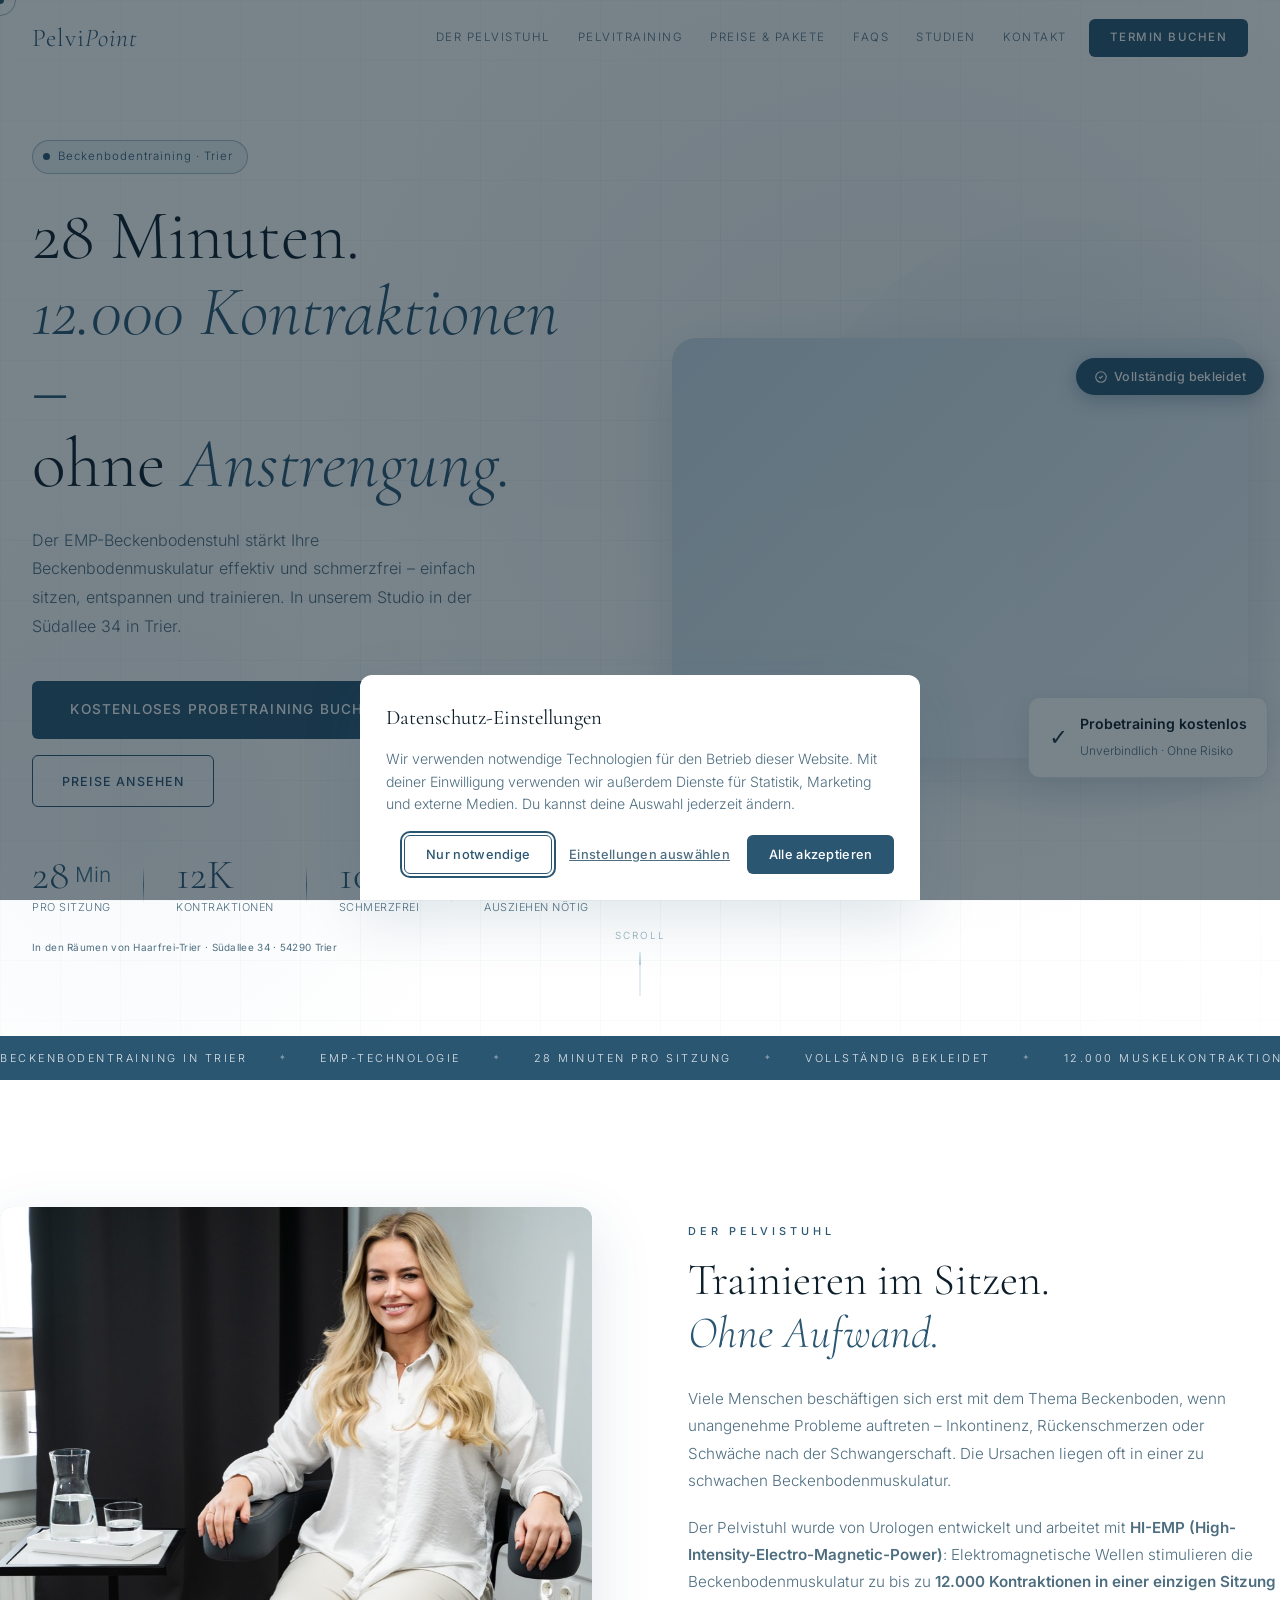
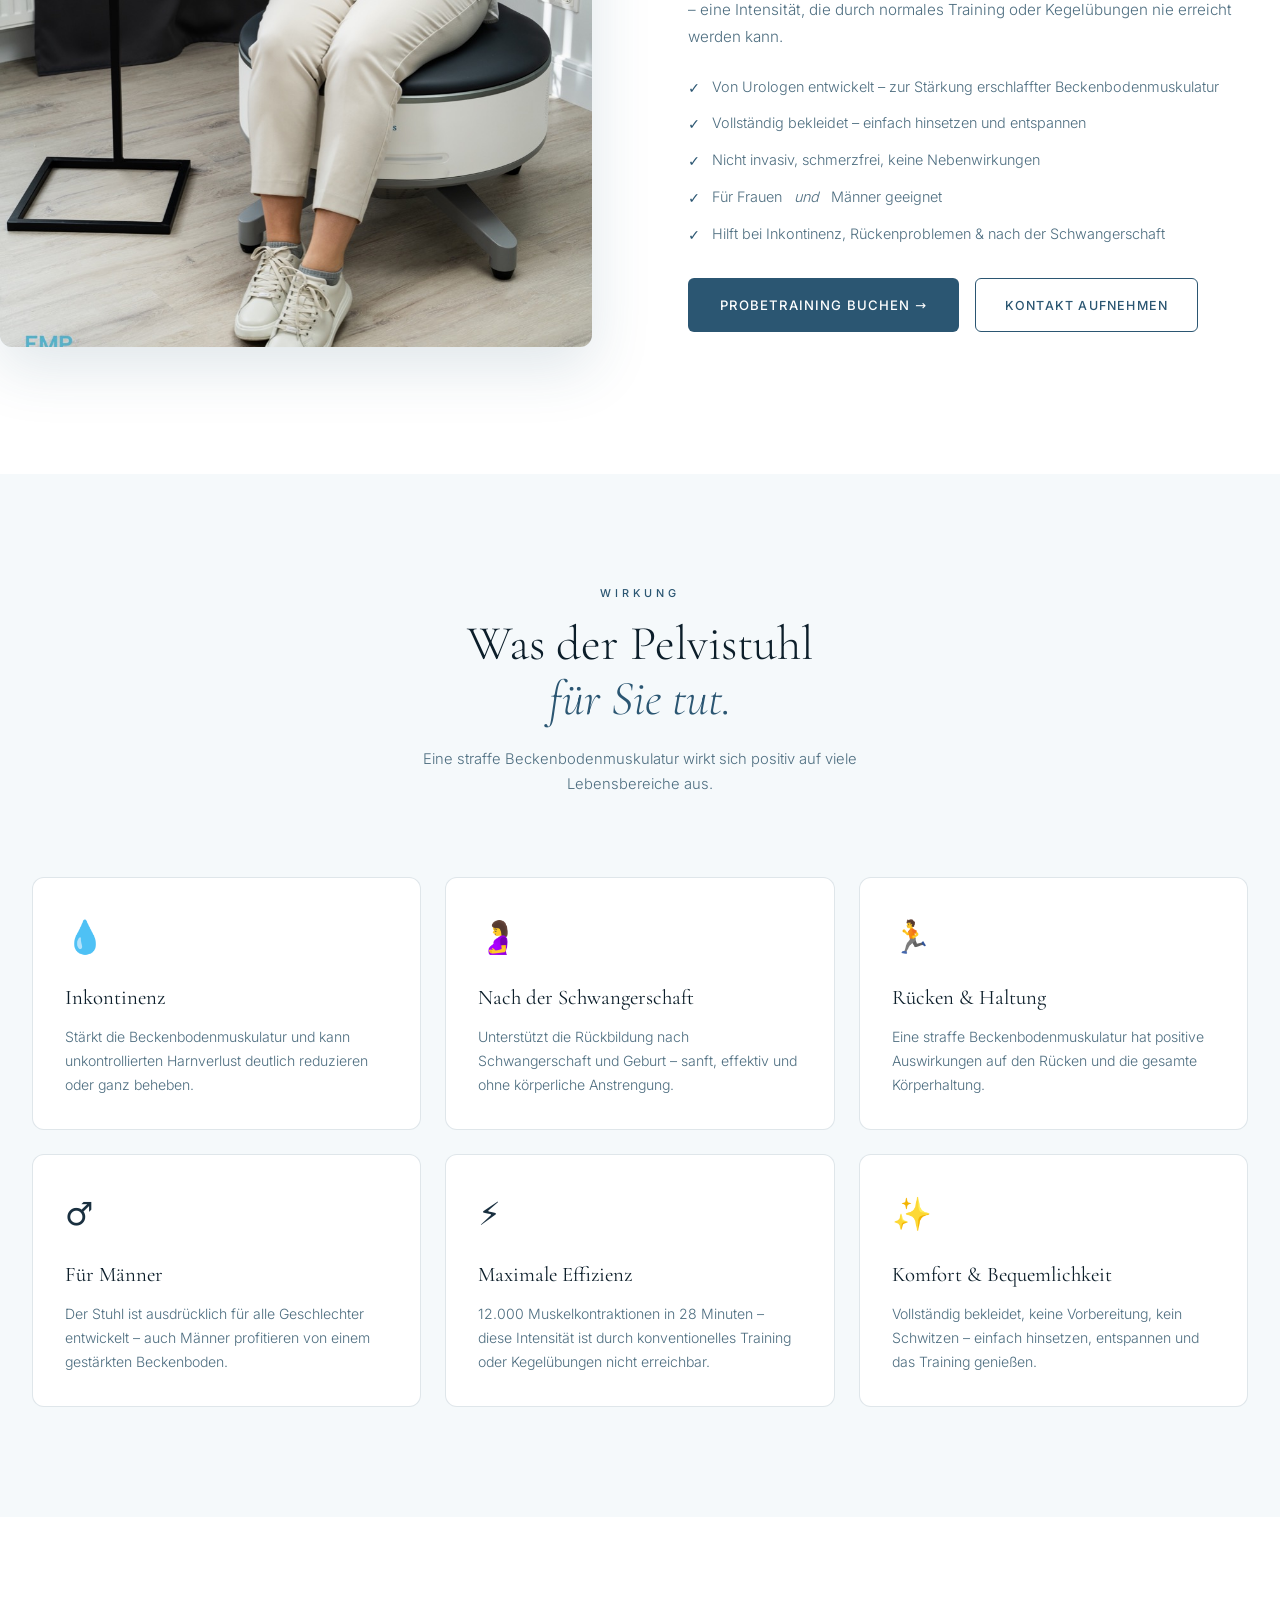
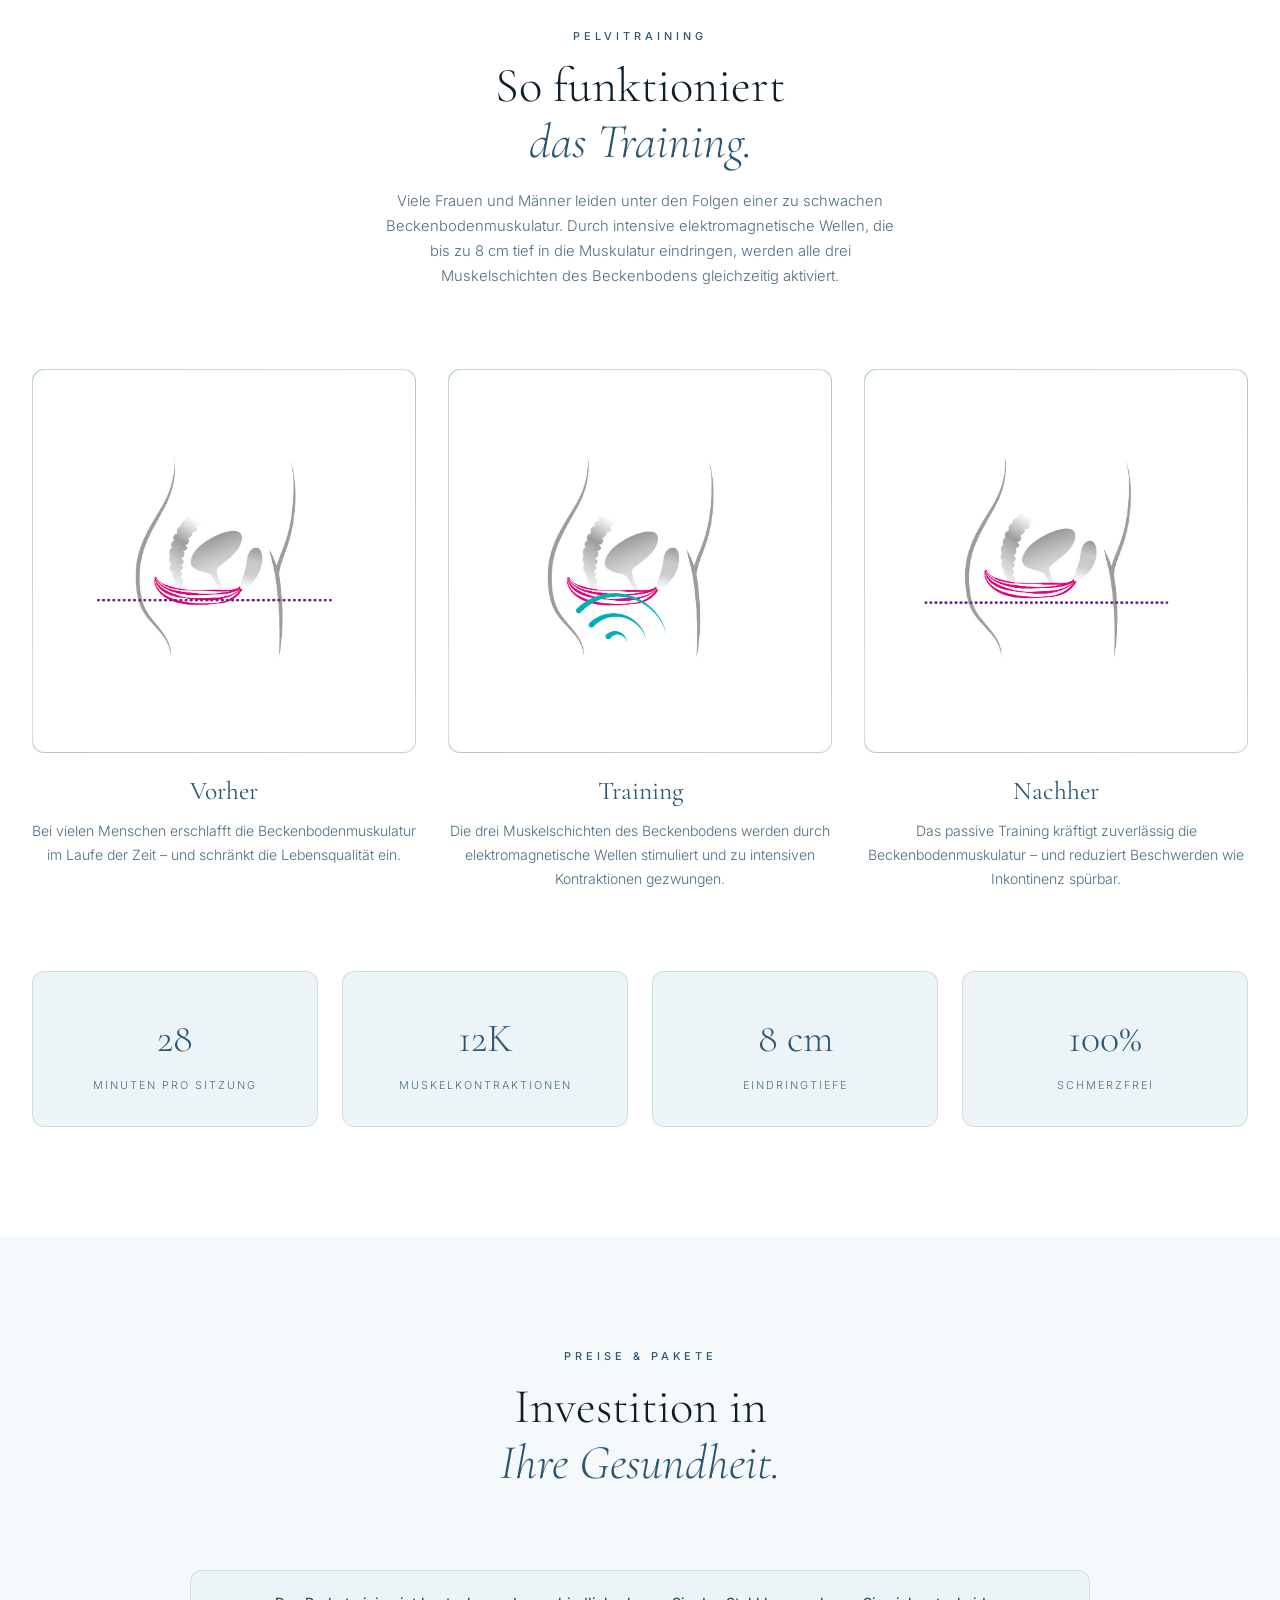
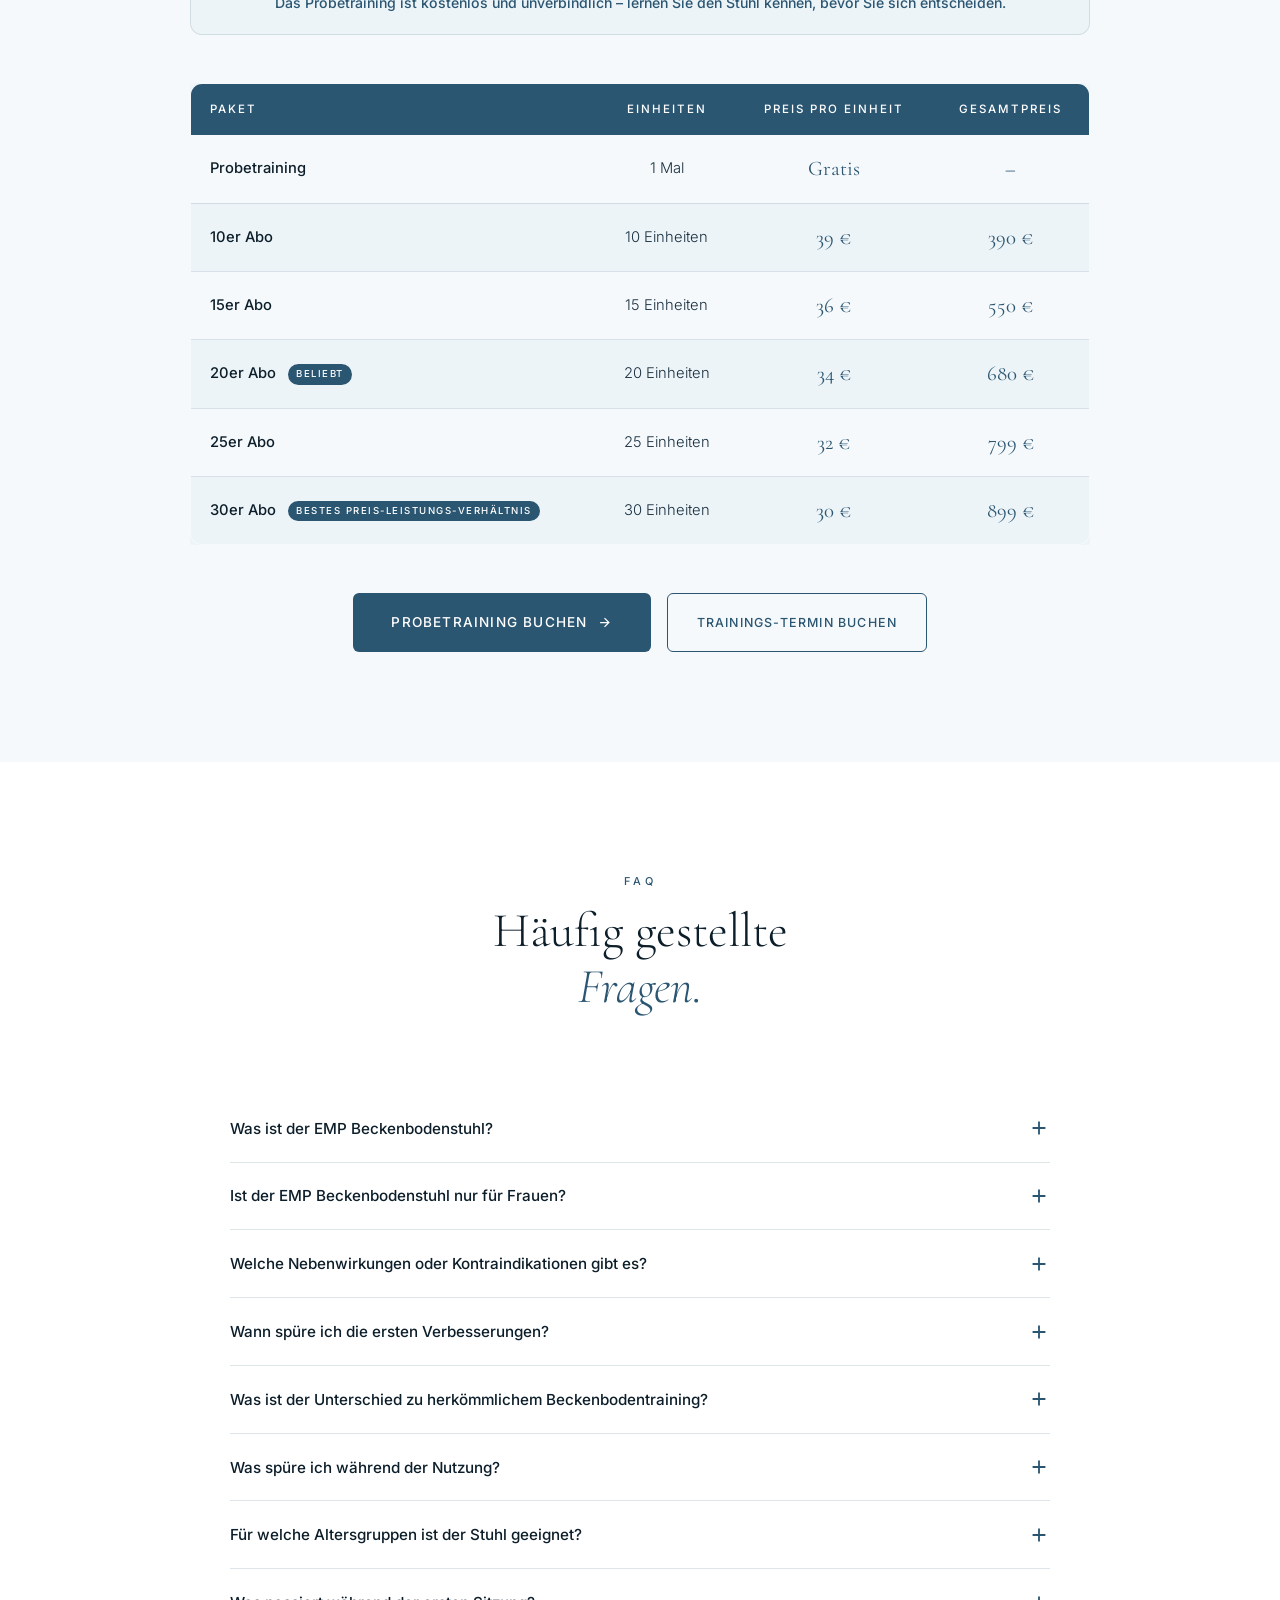
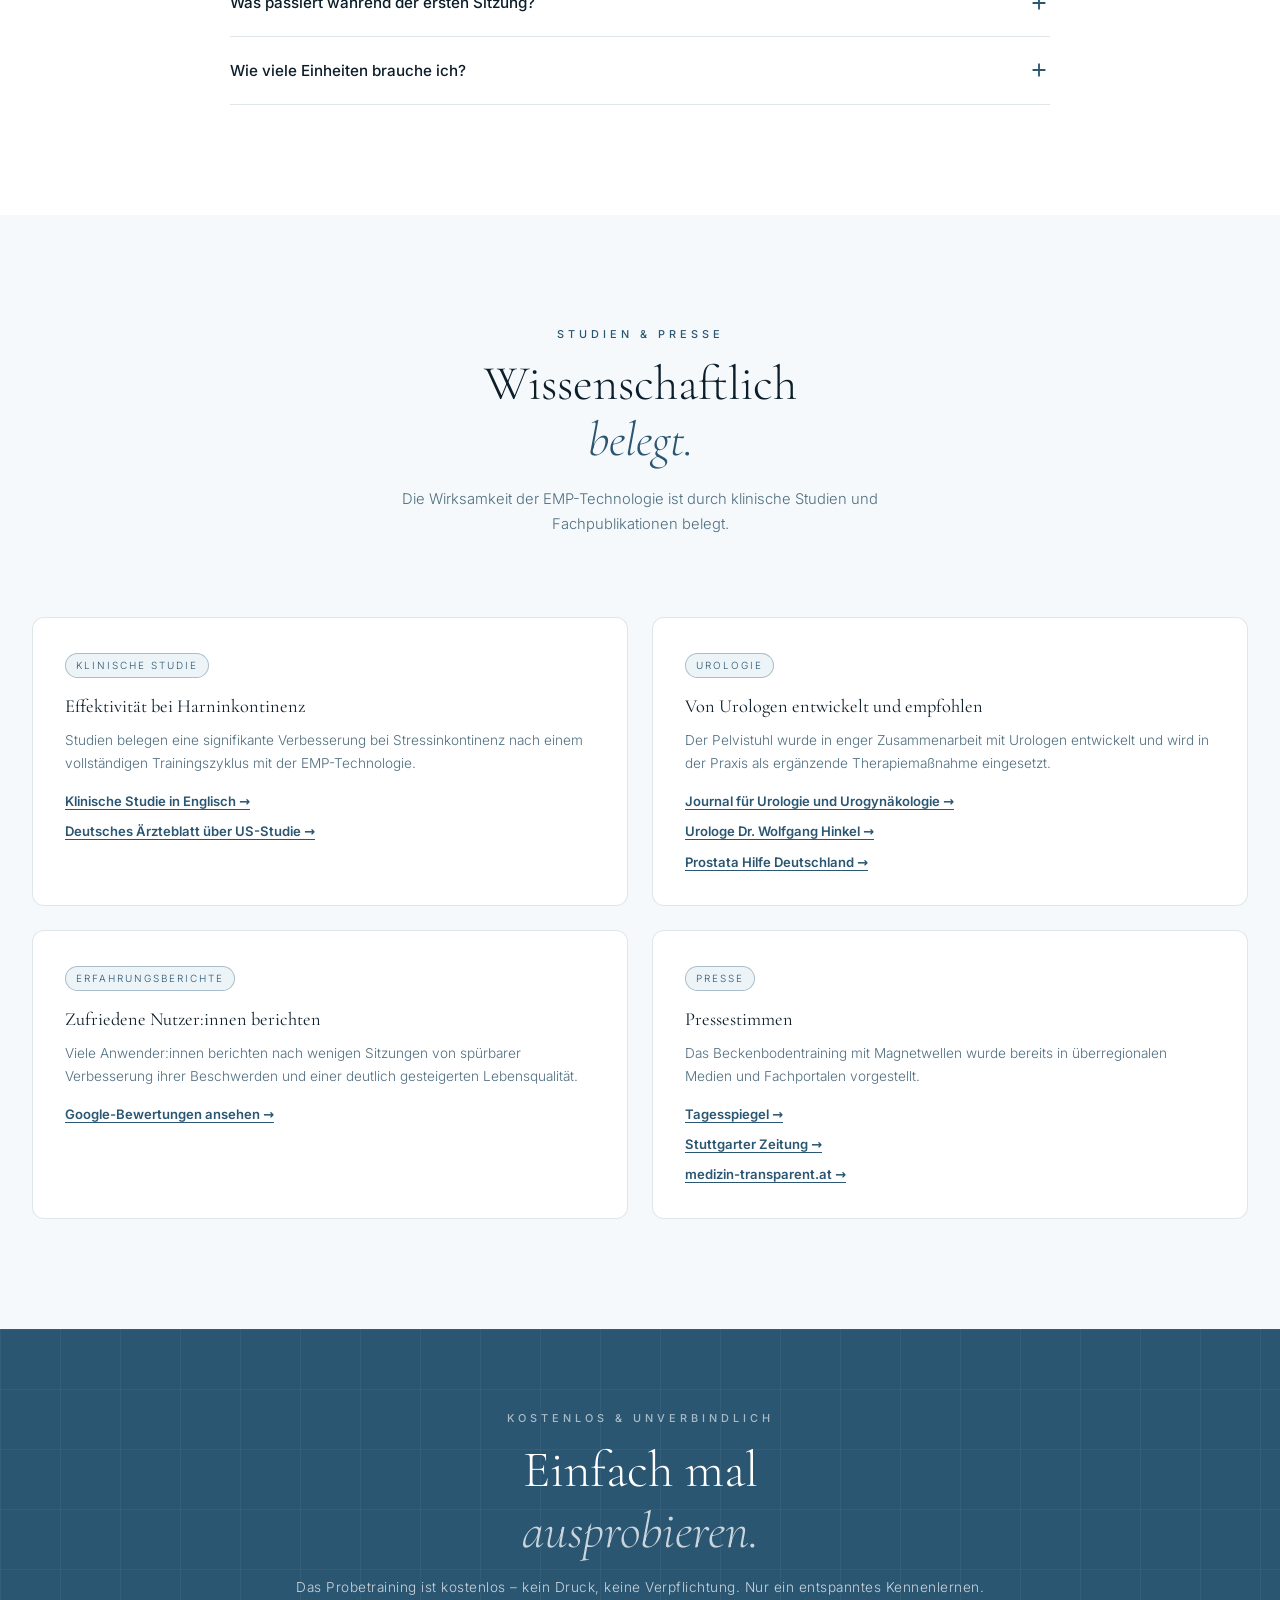
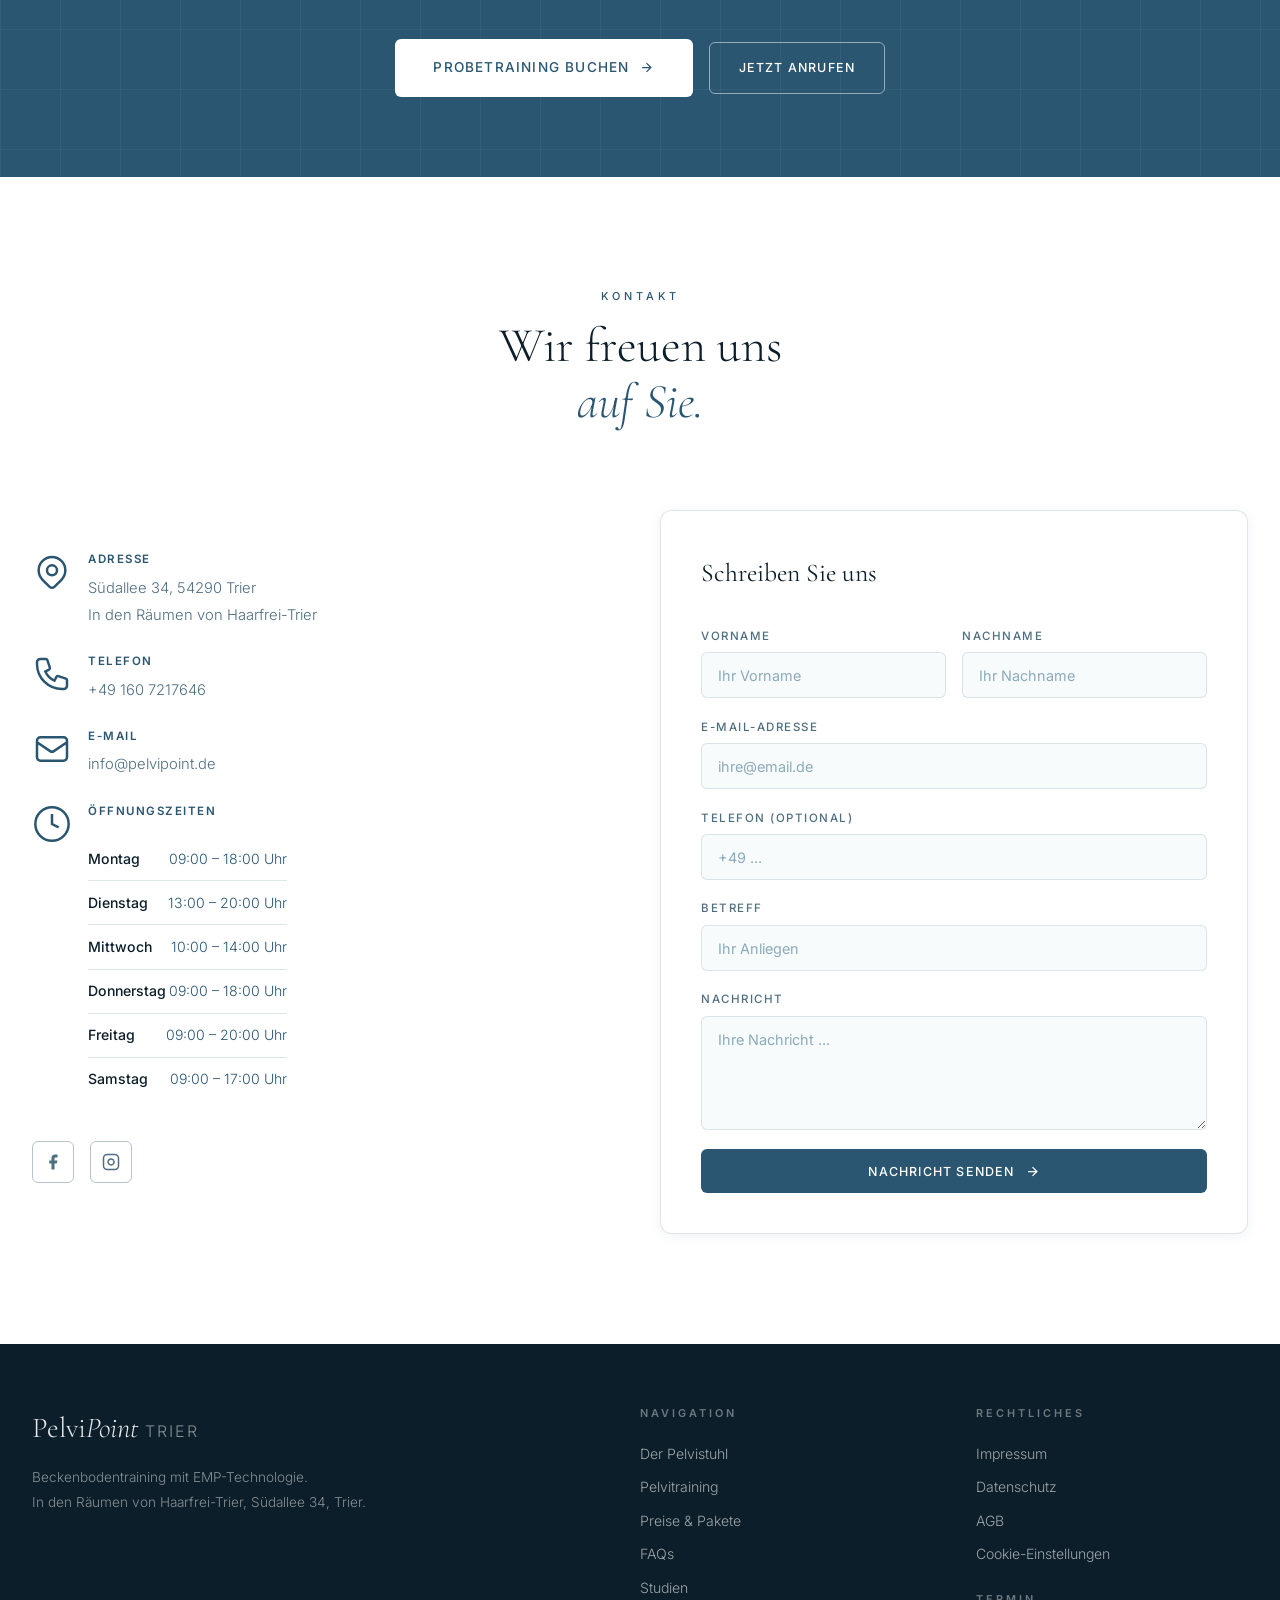
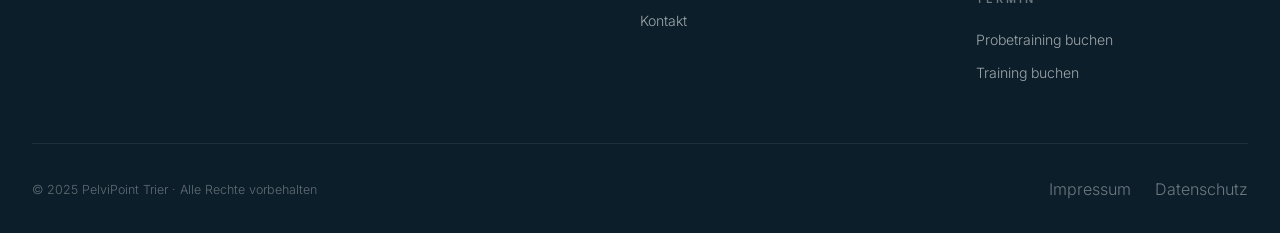
==== commit c361e0cf: "Öffnungszeiten aktualisieren: Montag 09-18 Uhr, Mittwoch 10-14 Uhr Co-Authored-By: Claude Sonnet 5 <" ====
--- a/index.html
+++ b/index.html
@@ -30,9 +30,9 @@
     "addressCountry": "DE"
   },
   "openingHoursSpecification": [
-    {"@type": "OpeningHoursSpecification", "dayOfWeek": "Monday", "opens": "14:00", "closes": "20:00"},
+    {"@type": "OpeningHoursSpecification", "dayOfWeek": "Monday", "opens": "09:00", "closes": "18:00"},
     {"@type": "OpeningHoursSpecification", "dayOfWeek": "Tuesday", "opens": "13:00", "closes": "20:00"},
-    {"@type": "OpeningHoursSpecification", "dayOfWeek": "Wednesday", "opens": "14:00", "closes": "18:00"},
+    {"@type": "OpeningHoursSpecification", "dayOfWeek": "Wednesday", "opens": "10:00", "closes": "14:00"},
     {"@type": "OpeningHoursSpecification", "dayOfWeek": "Thursday", "opens": "09:00", "closes": "18:00"},
     {"@type": "OpeningHoursSpecification", "dayOfWeek": "Friday", "opens": "09:00", "closes": "20:00"},
     {"@type": "OpeningHoursSpecification", "dayOfWeek": "Saturday", "opens": "09:00", "closes": "17:00"}
@@ -628,9 +628,9 @@
               <div>
                 <strong>Öffnungszeiten</strong>
                 <table class="hours-table">
-                  <tr><td>Montag</td><td>14:00 – 20:00 Uhr</td></tr>
+                  <tr><td>Montag</td><td>09:00 – 18:00 Uhr</td></tr>
                   <tr><td>Dienstag</td><td>13:00 – 20:00 Uhr</td></tr>
-                  <tr><td>Mittwoch</td><td>14:00 – 18:00 Uhr</td></tr>
+                  <tr><td>Mittwoch</td><td>10:00 – 14:00 Uhr</td></tr>
                   <tr><td>Donnerstag</td><td>09:00 – 18:00 Uhr</td></tr>
                   <tr><td>Freitag</td><td>09:00 – 20:00 Uhr</td></tr>
                   <tr><td>Samstag</td><td>09:00 – 17:00 Uhr</td></tr>
--- a/consent.css
+++ b/consent.css
@@ -13,22 +13,20 @@
   display: flex;
   align-items: flex-end;
   justify-content: center;
-  padding: 1rem;
-}
-
-@media (min-width: 640px) {
-  .pp-consent-overlay { align-items: center; }
-}
+  padding: 0;
+}
+.pp-consent-overlay[hidden] { display: none; }
 
 .pp-consent-dialog {
   width: 100%;
-  max-width: 480px;
+  max-width: 560px;
   max-height: calc(100vh - 2rem);
   overflow-y: auto;
   background: var(--white, #fff);
-  border-radius: var(--radius-lg, 12px);
+  border-radius: var(--radius-lg, 12px) var(--radius-lg, 12px) 0 0;
   box-shadow: var(--shadow-lg, 0 20px 60px rgba(43,86,114,0.15));
   padding: 1.6rem;
+  margin: 0 1rem;
   font-family: var(--font-sans, system-ui, sans-serif);
   color: var(--text, #1a3040);
 }
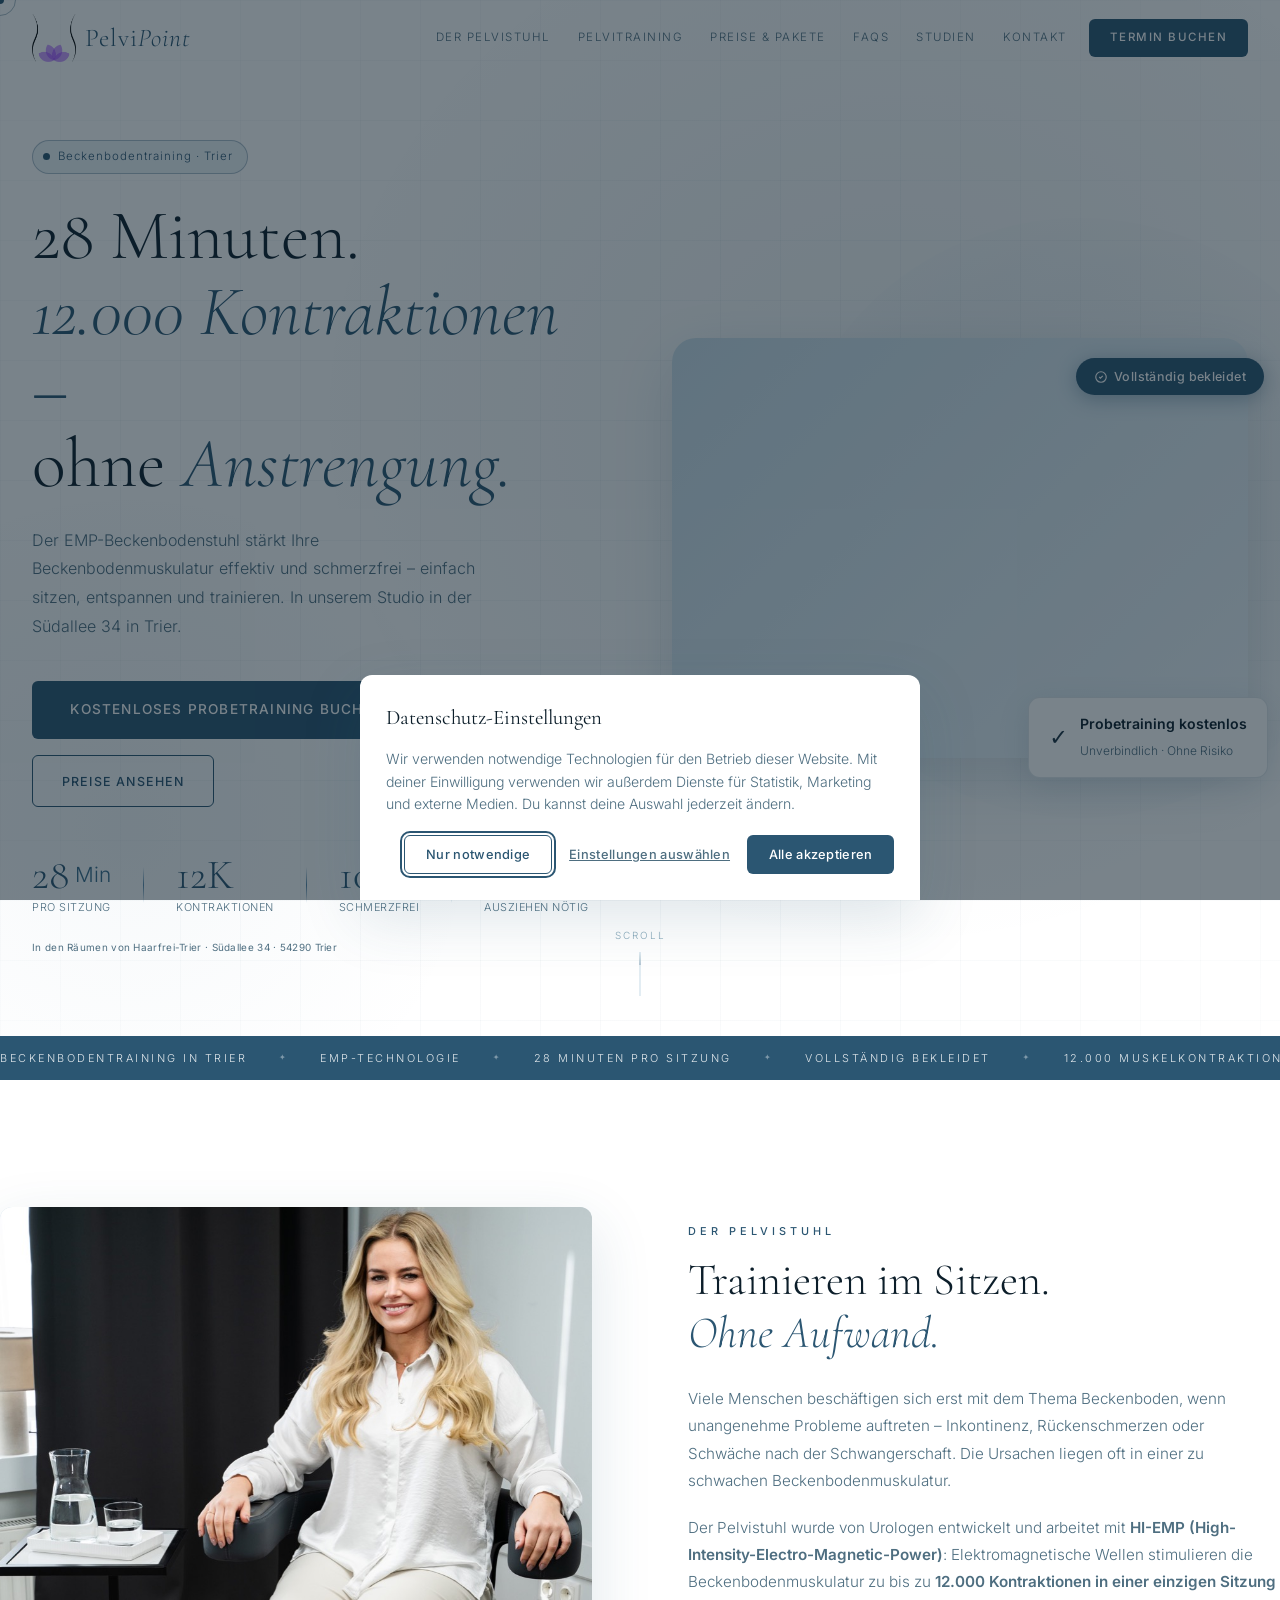
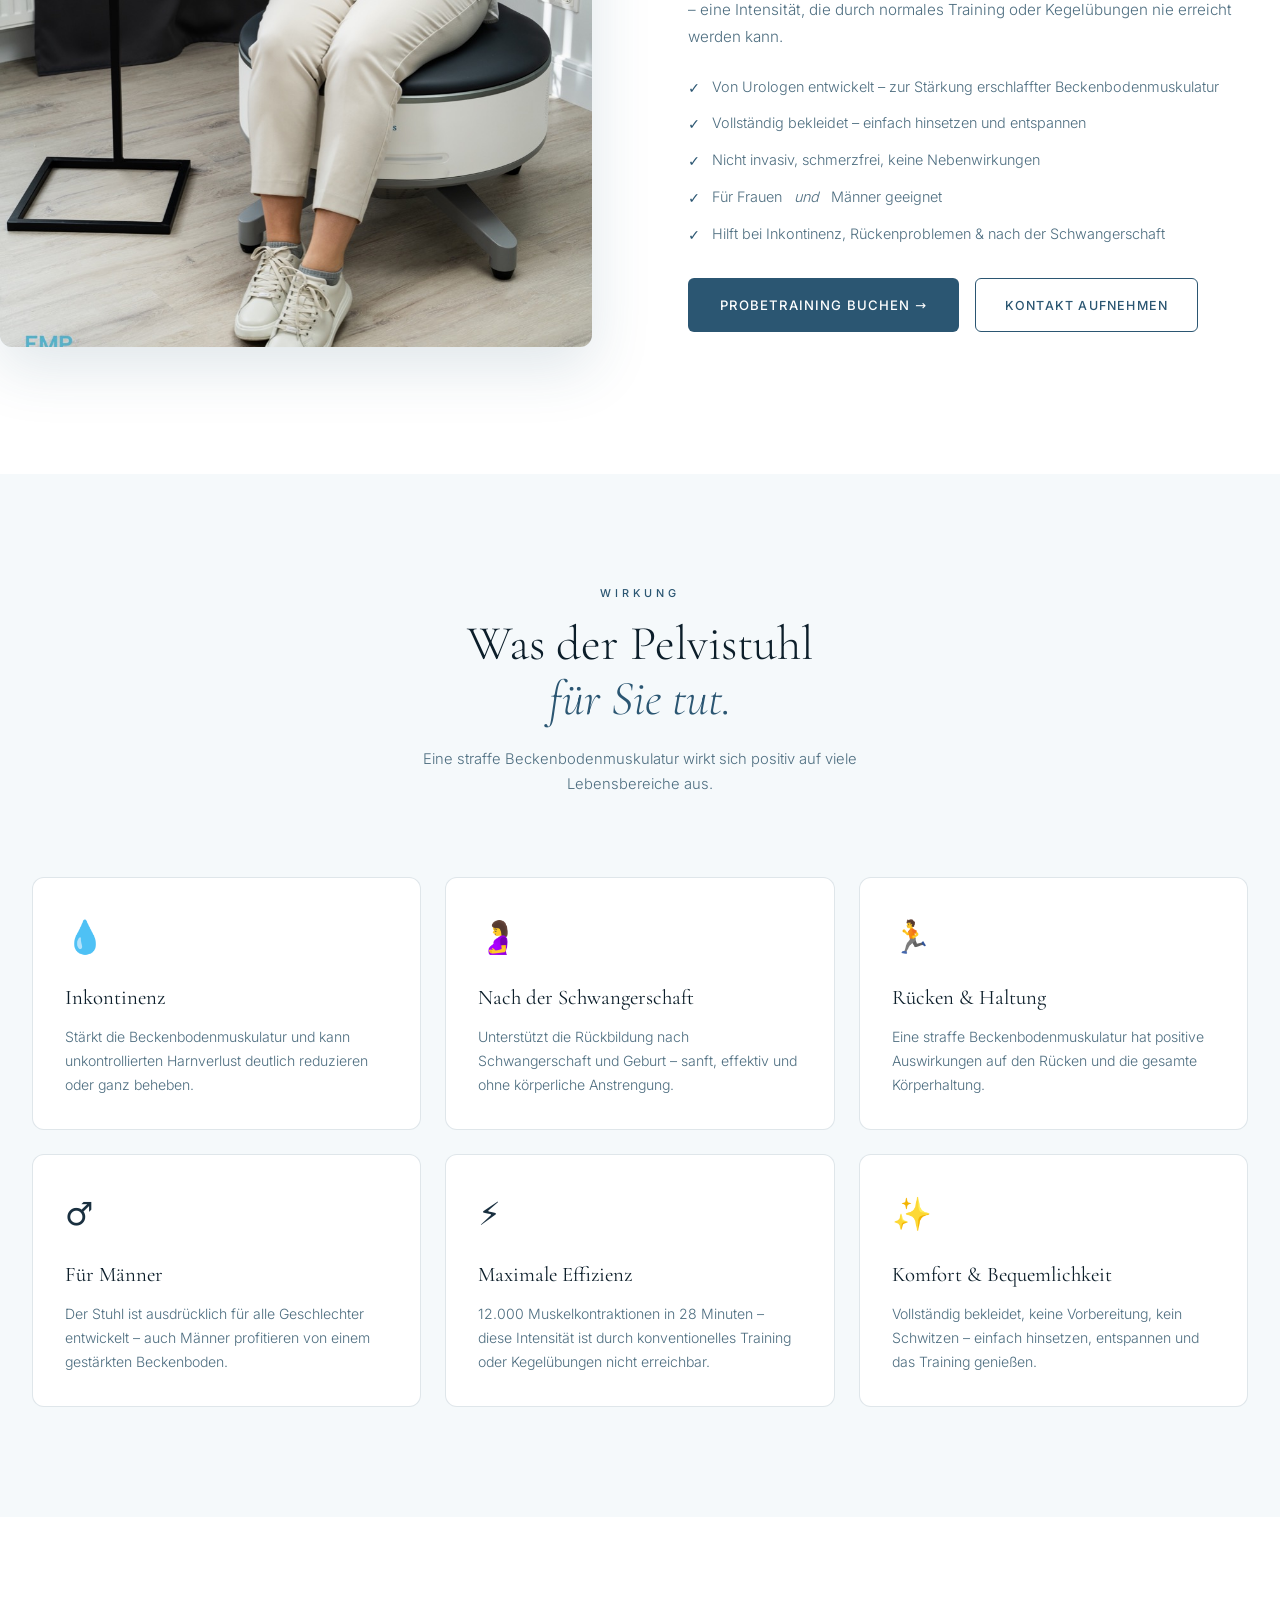
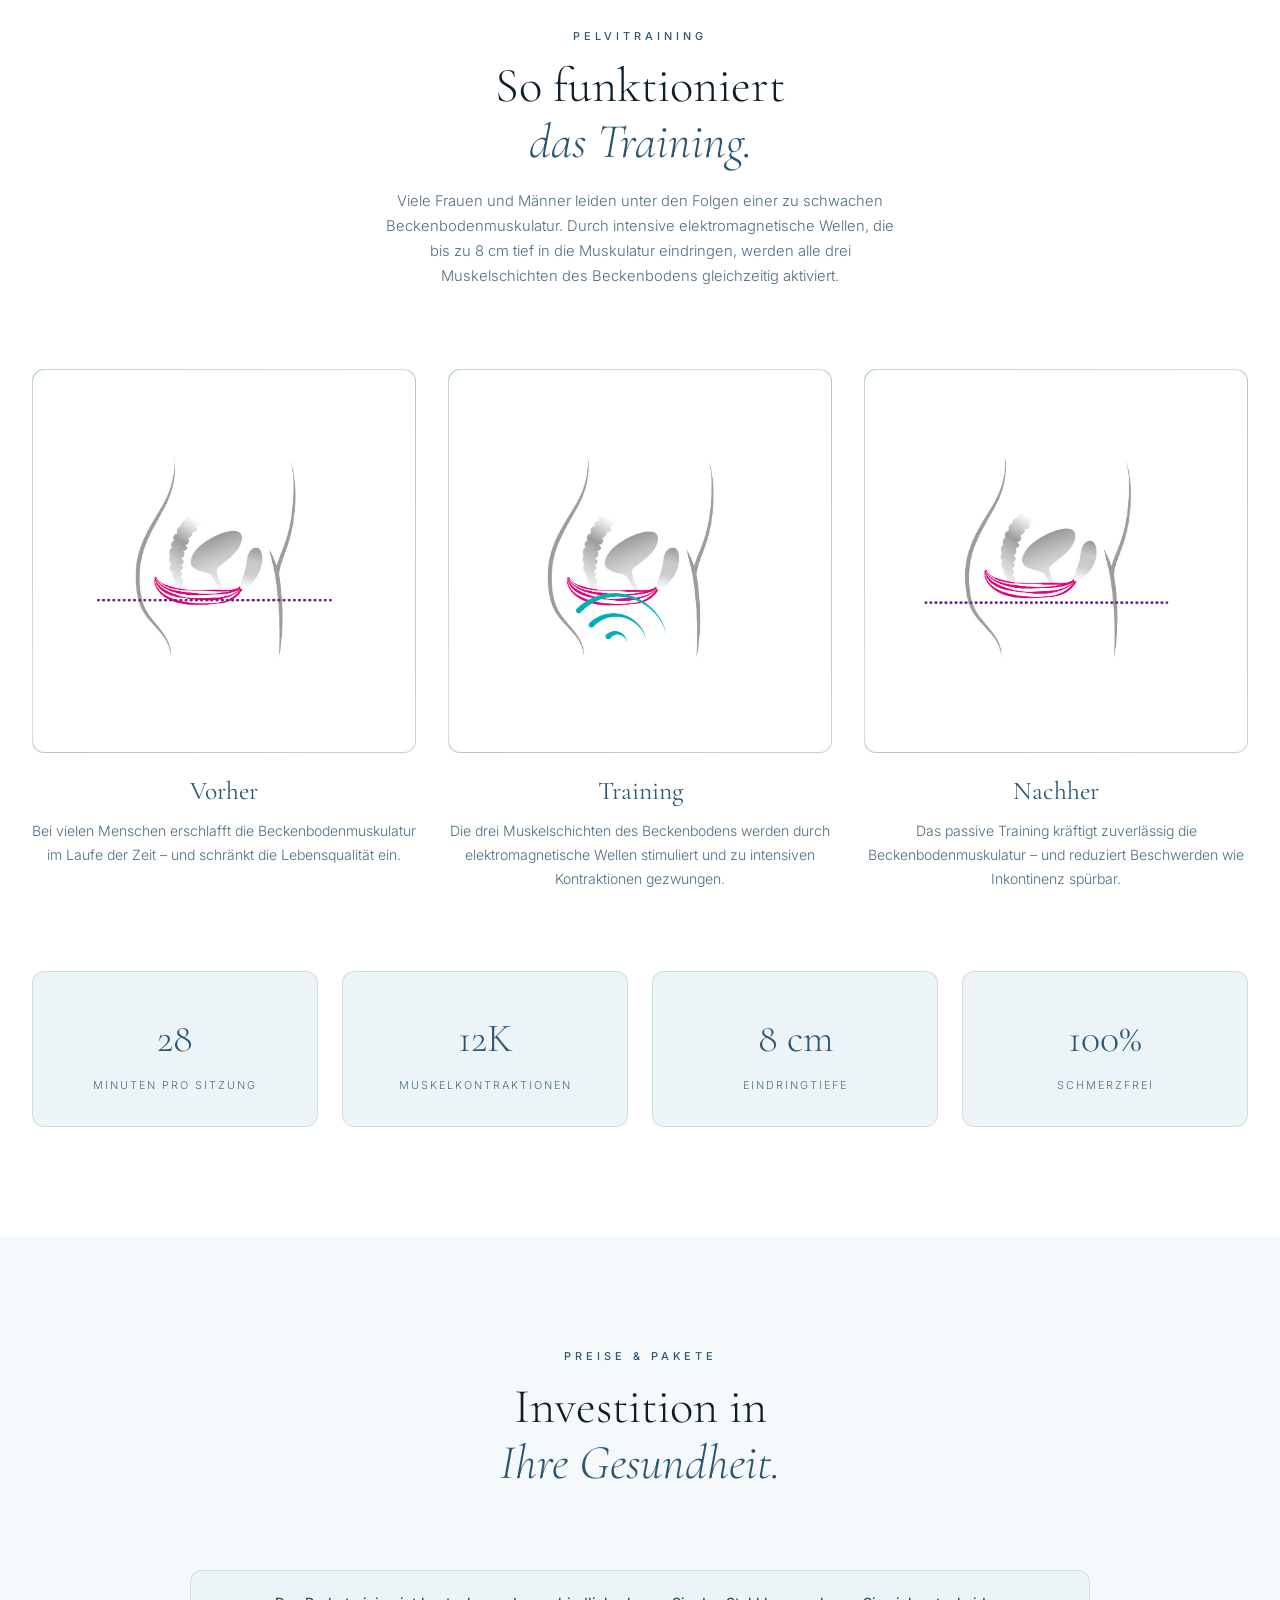
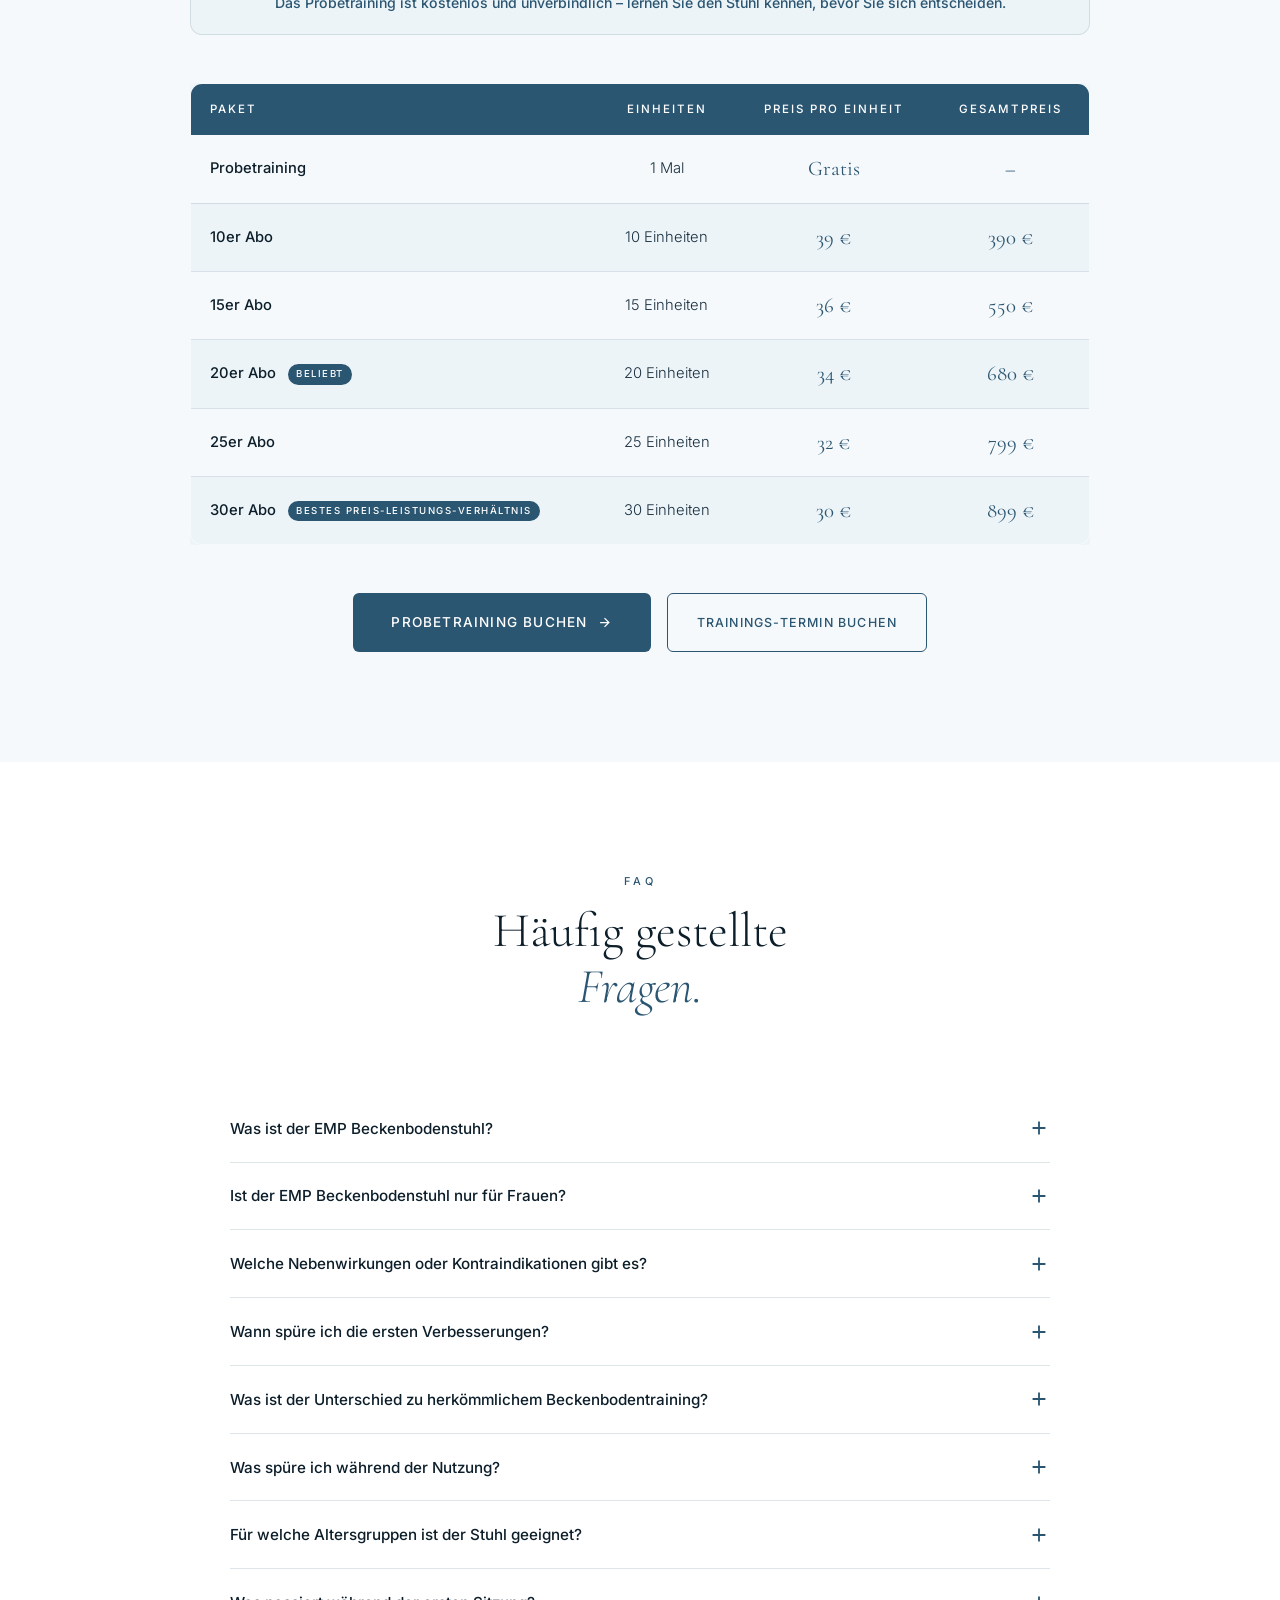
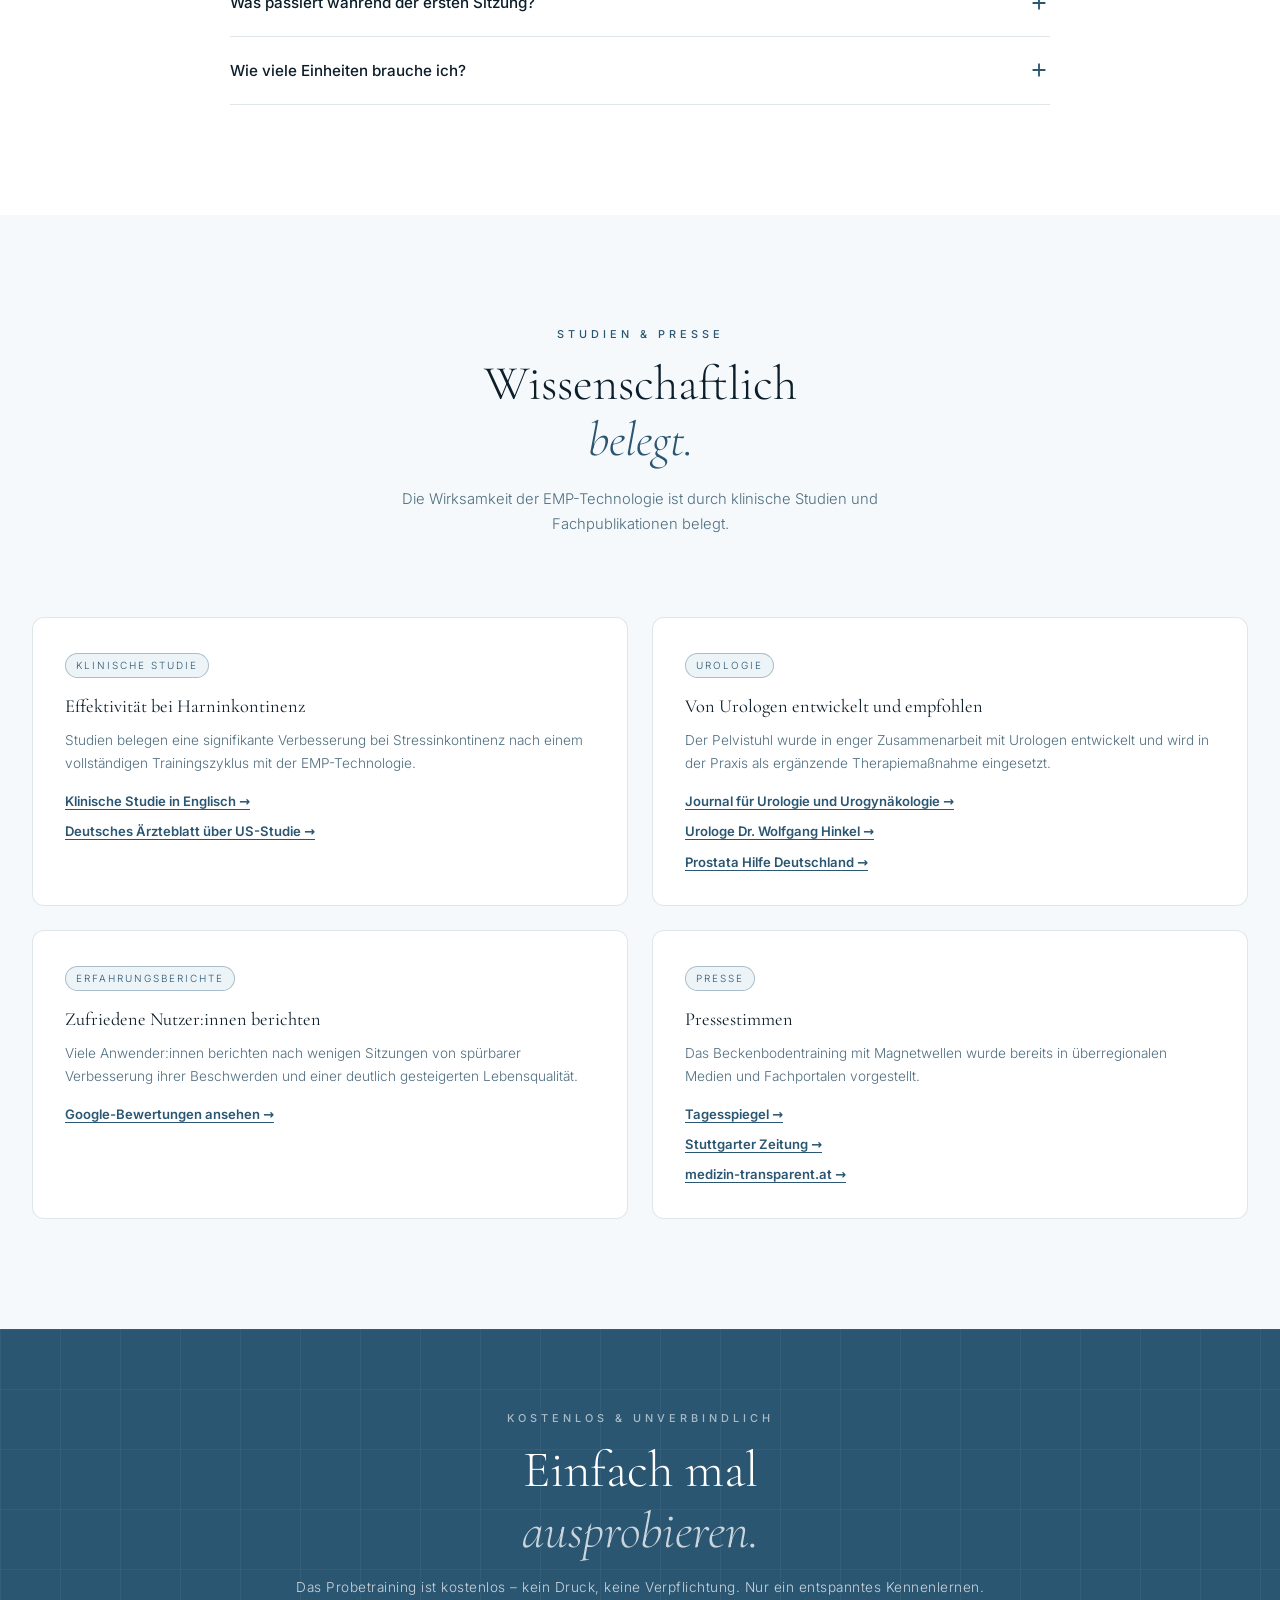
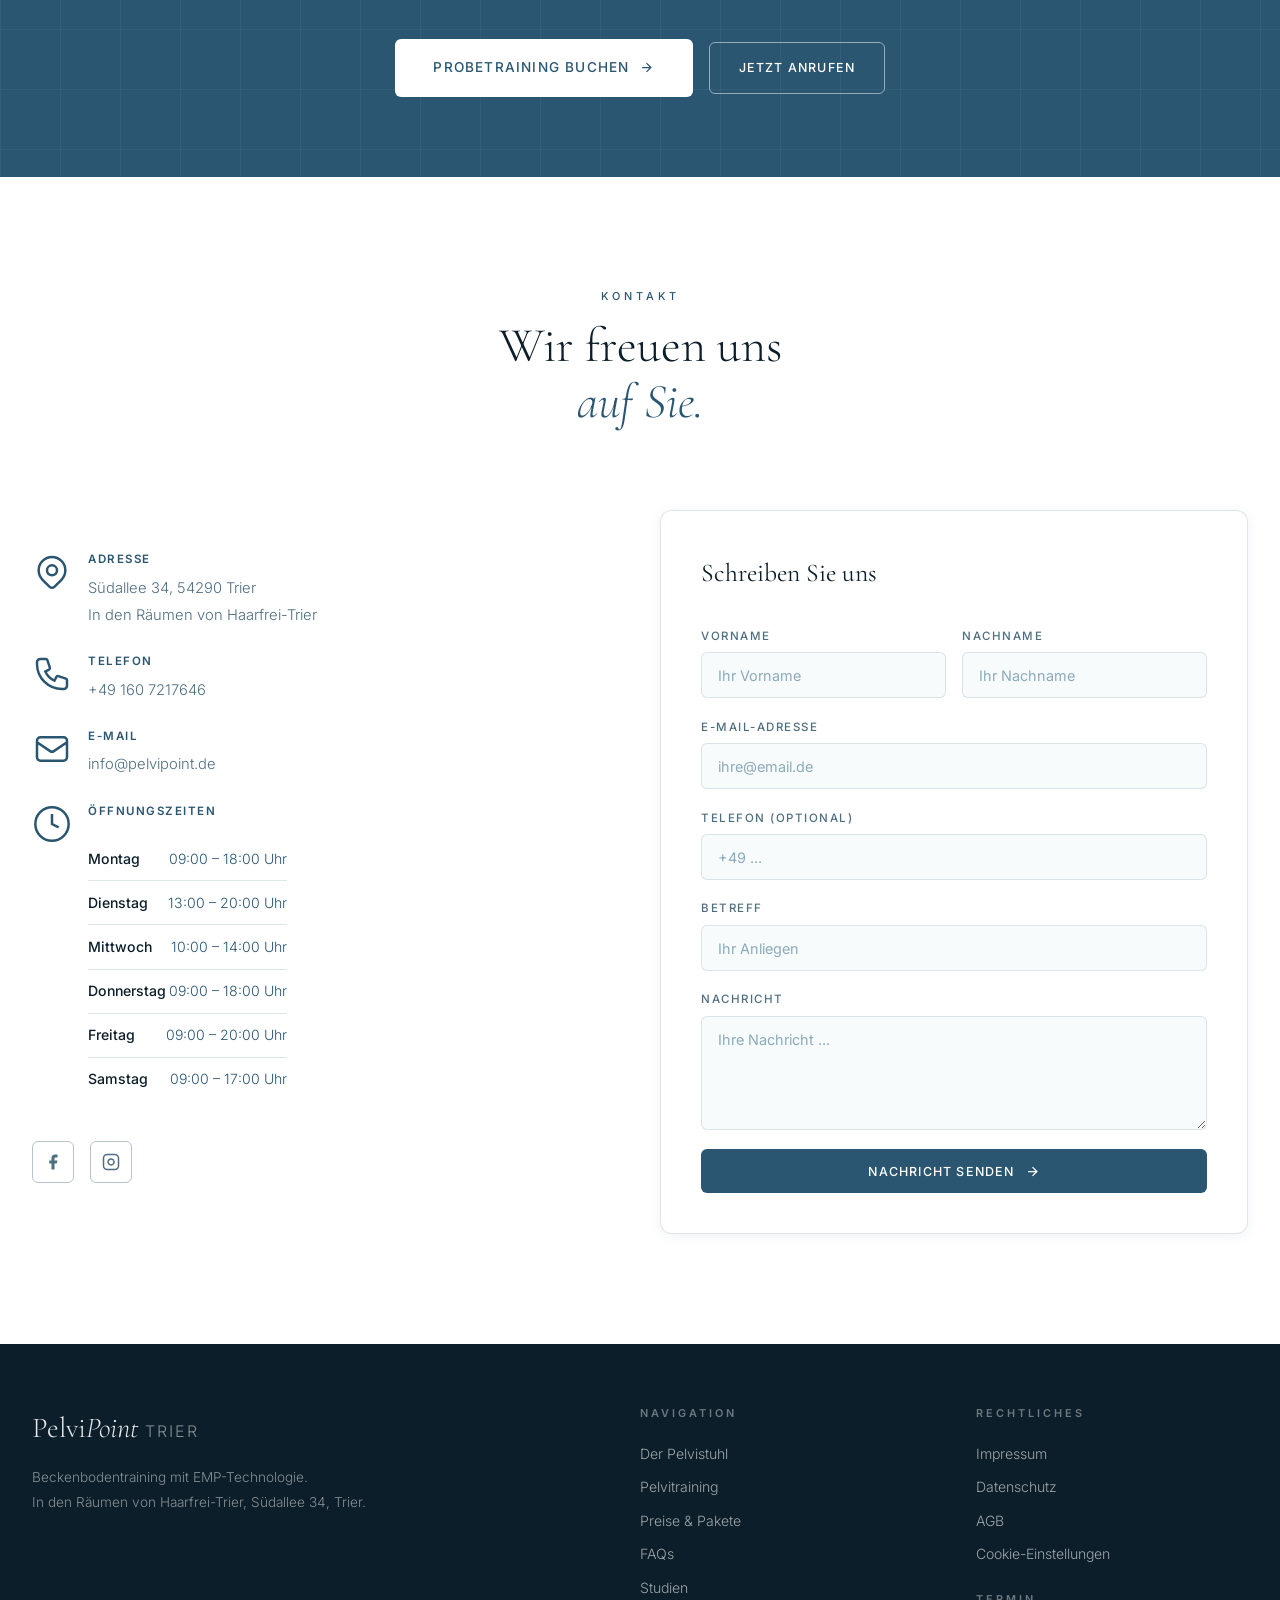
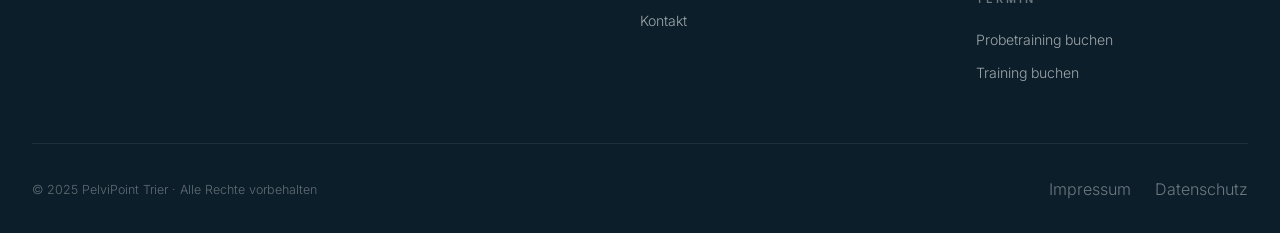
==== commit fda9e5b9: "Logo im Nav-Bereich ergänzen Icon aus dem bereitgestellten Logo freigestellt (Text entfernt, da die " ====
--- a/index.html
+++ b/index.html
@@ -59,8 +59,8 @@
     <div class="nav-container">
       <a href="#start" class="nav-logo">
         <img src="Logos/logo-pelvipoint.png" alt="PelviPoint Trier Logo"
-             onerror="this.style.display='none';this.nextElementSibling.style.display='block'"/>
-        <span style="display:none; font-family:'Cormorant Garamond',Georgia,serif; font-size:1.6rem; font-weight:300; color:#2B5672; letter-spacing:1px;">Pelvi<em>Point</em></span>
+             onerror="this.style.display='none'"/>
+        <span style="font-family:'Cormorant Garamond',Georgia,serif; font-size:1.6rem; font-weight:300; color:#2B5672; letter-spacing:1px;">Pelvi<em>Point</em></span>
       </a>
       <div class="nav-links" id="navLinks">
         <a href="#start" class="nav-link nav-mobile-only">Start</a>
@@ -651,10 +651,11 @@
         <div class="contact-form-wrap reveal-right">
           <div class="contact-form">
             <h3>Schreiben Sie uns</h3>
-            <form id="contactForm" action="https://formsubmit.co/ajax/info@pelvipoint.de" method="post">
-              <input type="hidden" name="_subject" value="Neue Kontaktanfrage – PelviPoint Website">
-              <input type="hidden" name="_template" value="table">
-              <input type="hidden" name="_captcha" value="false">
+            <form id="contactForm" action="/contact.php" method="post">
+              <div style="position:absolute; left:-9999px;" aria-hidden="true">
+                <label for="website">Website</label>
+                <input type="text" id="website" name="website" tabindex="-1" autocomplete="off">
+              </div>
               <div class="form-row">
                 <div class="form-group">
                   <label for="vorname">Vorname</label>
--- a/style.css
+++ b/style.css
@@ -100,7 +100,8 @@
   display: flex; align-items: center; justify-content: space-between;
   height: 76px;
 }
-.nav-logo img { height: 64px; object-fit: contain; transition: opacity 0.3s; }
+.nav-logo { display: flex; align-items: center; gap: 0.6rem; }
+.nav-logo img { height: 48px; width: auto; object-fit: contain; transition: opacity 0.3s; }
 .nav-logo:hover img { opacity: 0.75; }
 .nav-links { display: flex; align-items: center; gap: 0.1rem; }
 .nav-mobile-only { display: none; }
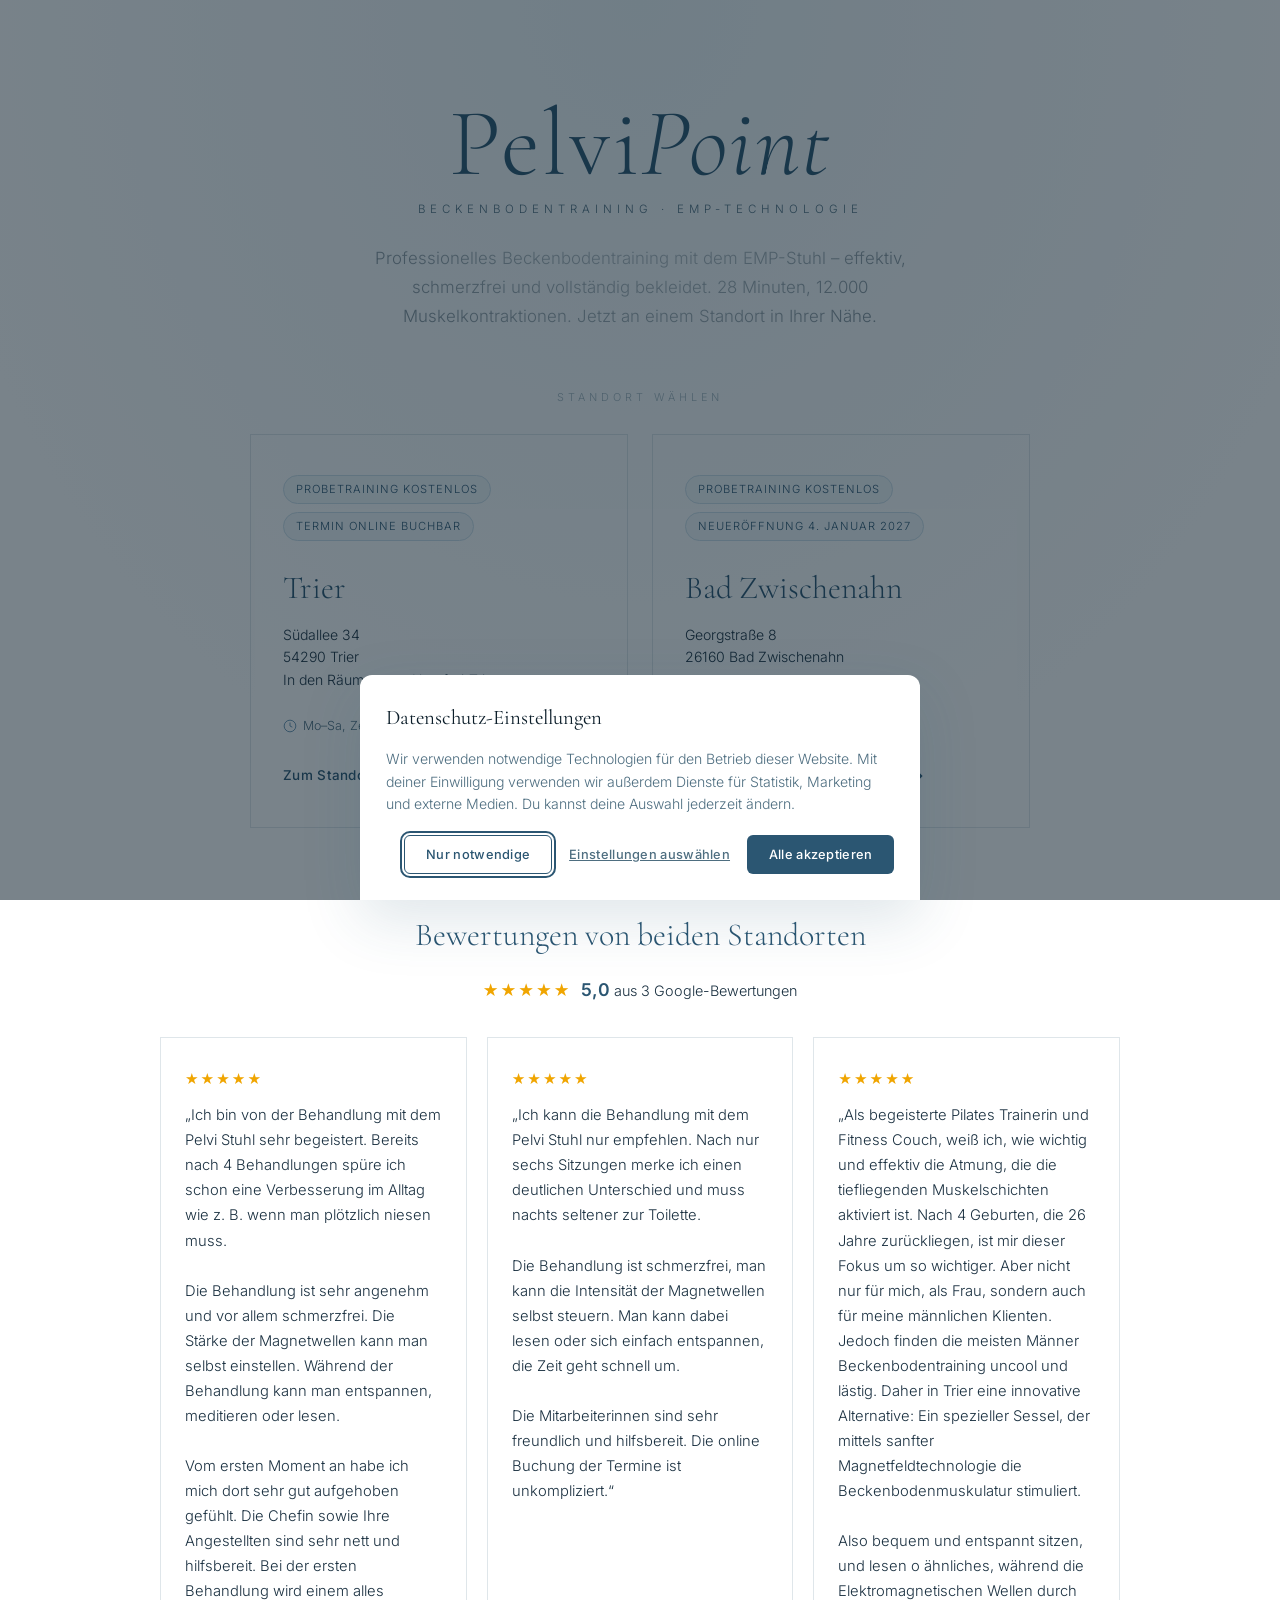
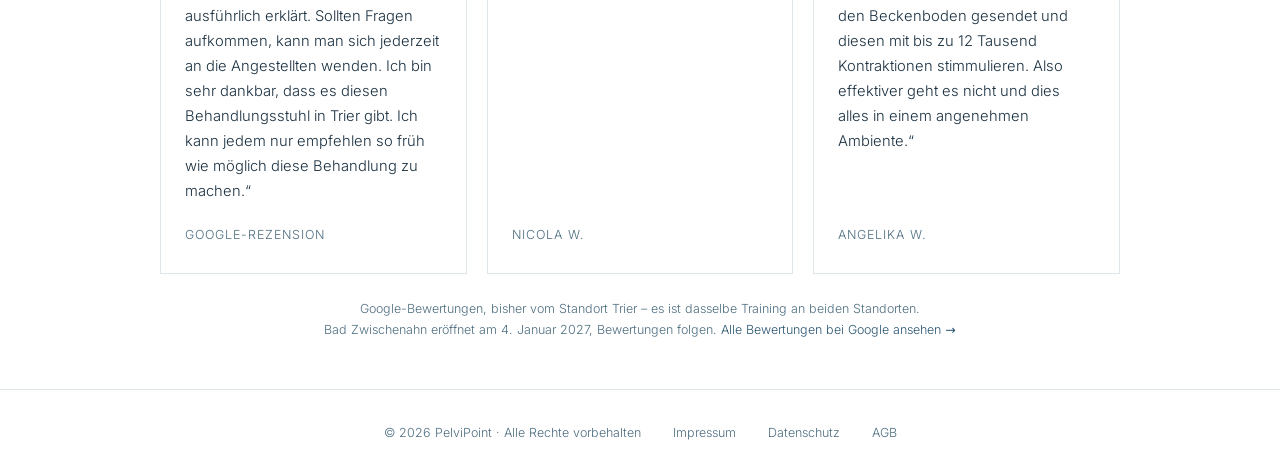
==== commit 6156940e: "Zwei-Standort-System live schalten: Startseite + Trier + Bad Zwischenahn - Neue Startseite mit Stand" ====
--- a/index.html
+++ b/index.html
@@ -3,737 +3,348 @@
 <head>
   <meta charset="UTF-8" />
   <meta name="viewport" content="width=device-width, initial-scale=1.0" />
-  <title>PelviPoint Trier | Beckenbodentraining mit dem EMP-Stuhl</title>
-  <meta name="description" content="Beckenbodentraining in Trier – mit dem EMP-Beckenbodenstuhl. 28 Minuten, schmerzlos, 12.000 Muskelkontraktionen. Probetraining kostenlos. Südallee 34, Trier." />
-  <meta property="og:title" content="PelviPoint Trier | Beckenbodentraining mit dem EMP-Stuhl" />
-  <meta property="og:description" content="Beckenbodentraining in Trier – mit dem EMP-Beckenbodenstuhl. 28 Minuten, schmerzlos, 12.000 Muskelkontraktionen." />
-  <meta property="og:type" content="website" />
-  <meta property="og:locale" content="de_DE" />
+  <title>PelviPoint | Beckenbodentraining mit dem EMP-Stuhl</title>
+  <meta name="description" content="PelviPoint – professionelles Beckenbodentraining mit dem EMP-Stuhl. Jetzt Standort wählen: Trier oder Bad Zwischenahn." />
   <link rel="stylesheet" href="fonts/fonts.css" />
   <link rel="stylesheet" href="style.css" />
   <link rel="stylesheet" href="consent.css" />
   <script src="consent.js" defer></script>
-  <script type="application/ld+json">
-{
-  "@context": "https://schema.org",
-  "@type": "HealthClub",
-  "name": "PelviPoint Trier",
-  "description": "Beckenbodentraining mit dem EMP-Stuhl in Trier. Schmerzlos, effektiv, für Frauen und Männer.",
-  "url": "https://www.pelvipoint.de",
-  "telephone": "+491607217646",
-  "email": "info@pelvipoint.de",
-  "address": {
-    "@type": "PostalAddress",
-    "streetAddress": "Südallee 34",
-    "addressLocality": "Trier",
-    "postalCode": "54290",
-    "addressCountry": "DE"
-  },
-  "openingHoursSpecification": [
-    {"@type": "OpeningHoursSpecification", "dayOfWeek": "Monday", "opens": "09:00", "closes": "18:00"},
-    {"@type": "OpeningHoursSpecification", "dayOfWeek": "Tuesday", "opens": "13:00", "closes": "20:00"},
-    {"@type": "OpeningHoursSpecification", "dayOfWeek": "Wednesday", "opens": "10:00", "closes": "14:00"},
-    {"@type": "OpeningHoursSpecification", "dayOfWeek": "Thursday", "opens": "09:00", "closes": "18:00"},
-    {"@type": "OpeningHoursSpecification", "dayOfWeek": "Friday", "opens": "09:00", "closes": "20:00"},
-    {"@type": "OpeningHoursSpecification", "dayOfWeek": "Saturday", "opens": "09:00", "closes": "17:00"}
-  ]
-}
-</script>
+  <style>
+    /* ---- Startseiten-spezifische Styles ---- */
+    .start-body {
+      min-height: 100vh;
+      background: var(--bg);
+      display: flex;
+      flex-direction: column;
+    }
+
+    .start-hero {
+      flex: 1;
+      display: flex;
+      flex-direction: column;
+      align-items: center;
+      justify-content: center;
+      text-align: center;
+      padding: 6rem 2rem 3rem;
+      position: relative;
+      overflow: hidden;
+    }
+
+    .start-hero::before {
+      content: '';
+      position: absolute;
+      inset: 0;
+      background: radial-gradient(ellipse 80% 60% at 50% 0%, var(--primary-ultra) 0%, transparent 70%);
+      pointer-events: none;
+    }
+
+    .start-brand {
+      position: relative;
+      margin-bottom: 1.5rem;
+    }
+
+    .start-logo {
+      font-family: var(--font-serif);
+      font-size: clamp(3rem, 8vw, 6rem);
+      font-weight: 300;
+      color: var(--primary);
+      letter-spacing: 2px;
+      line-height: 1;
+      display: block;
+    }
+
+    .start-tagline {
+      font-size: 0.72rem;
+      letter-spacing: 5px;
+      text-transform: uppercase;
+      color: var(--text-dim);
+      margin-top: 0.5rem;
+    }
+
+    .start-desc {
+      max-width: 560px;
+      margin: 0 auto 3.5rem;
+      font-size: 1.05rem;
+      color: var(--text-2);
+      line-height: 1.75;
+    }
+
+    .start-chooser-label {
+      font-size: 0.68rem;
+      letter-spacing: 4px;
+      text-transform: uppercase;
+      color: var(--text-dim);
+      margin-bottom: 1.75rem;
+    }
+
+    .start-cards {
+      display: grid;
+      grid-template-columns: 1fr 1fr;
+      gap: 1.5rem;
+      max-width: 780px;
+      width: 100%;
+      margin: 0 auto;
+    }
+
+    .start-card {
+      background: var(--surface);
+      border: 1.5px solid var(--border);
+      border-radius: var(--radius-xl);
+      padding: 2.5rem 2rem;
+      text-decoration: none;
+      color: inherit;
+      transition: border-color 0.25s, box-shadow 0.25s, transform 0.25s;
+      display: flex;
+      flex-direction: column;
+      align-items: flex-start;
+      text-align: left;
+      position: relative;
+      overflow: hidden;
+    }
+
+    .start-card::before {
+      content: '';
+      position: absolute;
+      top: 0; left: 0; right: 0;
+      height: 3px;
+      background: var(--primary);
+      transform: scaleX(0);
+      transform-origin: left;
+      transition: transform 0.3s;
+    }
+
+    .start-card:hover {
+      border-color: var(--primary-light);
+      box-shadow: 0 12px 40px rgba(43,86,114,0.12);
+      transform: translateY(-3px);
+    }
+
+    .start-card:hover::before {
+      transform: scaleX(1);
+    }
+
+    .start-card-city {
+      font-family: var(--font-serif);
+      font-size: 2rem;
+      font-weight: 300;
+      color: var(--primary);
+      margin-bottom: 0.5rem;
+    }
+
+    .start-card-address {
+      font-size: 0.88rem;
+      color: var(--text-2);
+      line-height: 1.6;
+      margin-bottom: 1.5rem;
+    }
+
+    .start-card-hours {
+      font-size: 0.78rem;
+      color: var(--text-dim);
+      margin-bottom: 1.75rem;
+      display: flex;
+      align-items: center;
+      gap: 0.4rem;
+    }
+
+    .start-card-hours svg {
+      flex-shrink: 0;
+      color: var(--primary-light);
+    }
+
+    .start-card-cta {
+      display: inline-flex;
+      align-items: center;
+      gap: 0.5rem;
+      font-size: 0.84rem;
+      font-weight: 500;
+      color: var(--primary);
+      margin-top: auto;
+      letter-spacing: 0.3px;
+    }
+
+    .start-card-cta svg {
+      transition: transform 0.2s;
+    }
+
+    .start-card:hover .start-card-cta svg {
+      transform: translateX(4px);
+    }
+
+    .start-features {
+      display: flex;
+      flex-wrap: wrap;
+      gap: 0.5rem;
+      margin-bottom: 1.25rem;
+    }
+
+    .start-feature-tag {
+      font-size: 0.7rem;
+      letter-spacing: 1px;
+      text-transform: uppercase;
+      background: var(--primary-ultra);
+      color: var(--primary);
+      border-radius: 100px;
+      padding: 0.25rem 0.75rem;
+      border: 1px solid var(--primary-pale);
+    }
+
+    .start-footer {
+      text-align: center;
+      padding: 2rem;
+      border-top: 1px solid var(--border);
+      display: flex;
+      align-items: center;
+      justify-content: center;
+      gap: 2rem;
+      flex-wrap: wrap;
+    }
+
+    .start-footer a {
+      font-size: 0.78rem;
+      color: var(--text-dim);
+      text-decoration: none;
+    }
+
+    .start-footer a:hover {
+      color: var(--primary);
+    }
+
+    .start-footer-copy {
+      font-size: 0.78rem;
+      color: var(--text-dim);
+    }
+
+
+    /* ---- Google-Bewertungen ---- */
+    .start-reviews { max-width: 960px; width: 100%; margin: 5rem auto 0; }
+    .start-reviews-head { text-align: center; margin-bottom: 2rem; }
+    .start-reviews-title { font-family: var(--font-serif); font-size: 2rem; font-weight: 300; color: var(--primary); margin-bottom: 0.75rem; }
+    .start-rating { display: inline-flex; align-items: center; gap: 0.6rem; font-size: 0.9rem; color: var(--text-2); flex-wrap: wrap; justify-content: center; }
+    .start-stars { color: #f0a500; letter-spacing: 2px; font-size: 1.1rem; }
+    .start-rating strong { color: var(--primary); font-size: 1.1rem; }
+    .start-review-grid { display: grid; grid-template-columns: repeat(3, 1fr); gap: 1.25rem; text-align: left; }
+    .start-review { background: var(--surface); border: 1.5px solid var(--border); border-radius: var(--radius-xl); padding: 1.75rem 1.5rem; display: flex; flex-direction: column; }
+    .start-review .start-stars { font-size: 0.95rem; margin-bottom: 0.75rem; }
+    .start-review blockquote { font-size: 0.92rem; line-height: 1.7; color: var(--text-2); margin: 0 0 1.25rem; }
+    .start-review cite { font-style: normal; font-size: 0.78rem; letter-spacing: 1px; text-transform: uppercase; color: var(--text-dim); margin-top: auto; }
+    .start-reviews-note { text-align: center; font-size: 0.78rem; color: var(--text-dim); margin-top: 1.5rem; line-height: 1.7; }
+    .start-reviews-note a { color: var(--primary); }
+    @media (max-width: 800px) { .start-review-grid { grid-template-columns: 1fr; } }
+
+    @media (max-width: 600px) {
+      .start-cards {
+        grid-template-columns: 1fr;
+      }
+      .start-hero {
+        padding: 5rem 1.5rem 3rem;
+      }
+    }
+  </style>
 </head>
-<body>
-
-  <div class="cursor" id="cursor"></div>
-  <div class="cursor-follower" id="cursorFollower"></div>
-
-  <!-- LOADER -->
-  <div class="loader" id="loader">
-    <div class="loader-inner">
-      <div style="font-family:'Cormorant Garamond',Georgia,serif; font-size:2.2rem; font-weight:300; color:#2B5672; letter-spacing:2px; margin-bottom:8px;">Pelvi<em>Point</em></div>
-      <div style="font-size:0.65rem; letter-spacing:4px; text-transform:uppercase; color:#8aaabb; margin-bottom:24px;">Trier</div>
-      <div class="loader-line"><div class="loader-progress" id="loaderProgress"></div></div>
+<body class="start-body">
+
+  <main class="start-hero">
+
+    <div class="start-brand">
+      <span class="start-logo">Pelvi<em>Point</em></span>
+      <div class="start-tagline">Beckenbodentraining · EMP-Technologie</div>
     </div>
-  </div>
-
-  <!-- NAV -->
-  <nav class="nav" id="nav">
-    <div class="nav-container">
-      <a href="#start" class="nav-logo">
-        <img src="Logos/logo-pelvipoint.png" alt="PelviPoint Trier Logo"
-             onerror="this.style.display='none'"/>
-        <span style="font-family:'Cormorant Garamond',Georgia,serif; font-size:1.6rem; font-weight:300; color:#2B5672; letter-spacing:1px;">Pelvi<em>Point</em></span>
+
+    <p class="start-desc">
+      Professionelles Beckenbodentraining mit dem EMP-Stuhl – effektiv, schmerzfrei und vollständig bekleidet.
+      28 Minuten, 12.000 Muskelkontraktionen. Jetzt an einem Standort in Ihrer Nähe.
+    </p>
+
+    <div class="start-chooser-label">Standort wählen</div>
+
+    <div class="start-cards">
+
+      <!-- TRIER -->
+      <a href="trier/" class="start-card">
+        <div class="start-features">
+          <span class="start-feature-tag">Probetraining kostenlos</span>
+          <span class="start-feature-tag">Termin online buchbar</span>
+        </div>
+        <div class="start-card-city">Trier</div>
+        <div class="start-card-address">
+          Südallee 34<br>
+          54290 Trier<br>
+          In den Räumen von Haarfrei-Trier
+        </div>
+        <div class="start-card-hours">
+          <svg viewBox="0 0 24 24" fill="none" stroke="currentColor" stroke-width="1.5" width="14" height="14"><circle cx="12" cy="12" r="10"/><path d="M12 6v6l4 2"/></svg>
+          Mo–Sa, Zeiten siehe Standortseite
+        </div>
+        <div class="start-card-cta">
+          Zum Standort Trier
+          <svg viewBox="0 0 24 24" fill="none" stroke="currentColor" stroke-width="2" width="16" height="16"><path d="M5 12h14M12 5l7 7-7 7"/></svg>
+        </div>
       </a>
-      <div class="nav-links" id="navLinks">
-        <a href="#start" class="nav-link nav-mobile-only">Start</a>
-        <a href="#pelvistuhl" class="nav-link">Der Pelvistuhl</a>
-        <a href="#pelvitraining" class="nav-link">Pelvitraining</a>
-        <a href="#preise" class="nav-link">Preise &amp; Pakete</a>
-        <a href="#faq" class="nav-link">FAQs</a>
-        <a href="#studien" class="nav-link">Studien</a>
-        <a href="#kontakt" class="nav-link">Kontakt</a>
-        <a href="https://www.eTermin.net/haarfrei-trier/serviceid/536773" target="_blank" class="nav-link nav-cta">Termin buchen</a>
+
+      <!-- BAD ZWISCHENAHN -->
+      <a href="bad-zwischenahn/" class="start-card">
+        <div class="start-features">
+          <span class="start-feature-tag">Probetraining kostenlos</span>
+          <span class="start-feature-tag">Neueröffnung 4. Januar 2027</span>
+        </div>
+        <div class="start-card-city">Bad Zwischenahn</div>
+        <div class="start-card-address">
+          Georgstraße 8<br>
+          26160 Bad Zwischenahn
+        </div>
+        <div class="start-card-hours">
+          <svg viewBox="0 0 24 24" fill="none" stroke="currentColor" stroke-width="1.5" width="14" height="14"><circle cx="12" cy="12" r="10"/><path d="M12 6v6l4 2"/></svg>
+          Eröffnung am 4. Januar 2027
+        </div>
+        <div class="start-card-cta">
+          Zum Standort Bad Zwischenahn
+          <svg viewBox="0 0 24 24" fill="none" stroke="currentColor" stroke-width="2" width="16" height="16"><path d="M5 12h14M12 5l7 7-7 7"/></svg>
+        </div>
+      </a>
+
+    </div>
+
+    <section class="start-reviews" aria-labelledby="reviews-title">
+      <div class="start-reviews-head">
+        <h2 class="start-reviews-title" id="reviews-title">Bewertungen von beiden Standorten</h2>
+        <div class="start-rating">
+          <span class="start-stars" aria-hidden="true">★★★★★</span>
+          <span><strong>5,0</strong> aus 3 Google-Bewertungen</span>
+        </div>
       </div>
-      <button class="nav-burger" id="navBurger" aria-label="Menü">
-        <span></span><span></span><span></span>
-      </button>
-    </div>
-  </nav>
-
-  <main>
-
-  <!-- HERO -->
-  <section class="hero" id="start">
-    <div class="hero-bg">
-      <div class="hero-gradient"></div>
-      <div class="hero-grid"></div>
-      <div class="hero-shape"></div>
-    </div>
-    <div class="hero-content">
-      <div class="hero-left">
-        <div class="hero-badge reveal-up">
-          <span class="badge-dot"></span>
-          <span>Beckenbodentraining · Trier</span>
-        </div>
-        <h1 class="hero-title reveal-up">
-          <span class="title-normal">28 Minuten.</span><br />
-          <span class="title-serif">12.000 Kontraktionen –</span><br />
-          <span class="title-normal">ohne </span><span class="title-serif">Anstrengung.</span>
-        </h1>
-        <p class="hero-sub reveal-up">
-          Der EMP-Beckenbodenstuhl stärkt Ihre Beckenbodenmuskulatur effektiv und schmerzfrei –
-          einfach sitzen, entspannen und trainieren. In unserem Studio in der Südallee 34 in Trier.
-        </p>
-        <div class="hero-actions reveal-up">
-          <a href="https://www.eTermin.net/haarfrei-trier/serviceid/536773" target="_blank" class="btn btn-primary btn-lg">
-            <span>Kostenloses Probetraining buchen</span>
-            <svg viewBox="0 0 24 24" fill="none" stroke="currentColor" stroke-width="2"><path d="M5 12h14M12 5l7 7-7 7"/></svg>
-          </a>
-          <a href="#preise" class="btn btn-outline">Preise ansehen</a>
-        </div>
-        <div class="hero-stats reveal-up">
-          <div class="stat">
-            <div><span class="stat-num">28</span><span class="stat-plus"> Min</span></div>
-            <span class="stat-label">Pro Sitzung</span>
-          </div>
-          <div class="stat-divider"></div>
-          <div class="stat">
-            <div><span class="stat-num">12K</span></div>
-            <span class="stat-label">Kontraktionen</span>
-          </div>
-          <div class="stat-divider"></div>
-          <div class="stat">
-            <div><span class="stat-num">100</span><span class="stat-plus">%</span></div>
-            <span class="stat-label">Schmerzfrei</span>
-          </div>
-          <div class="stat-divider"></div>
-          <div class="stat">
-            <div><span class="stat-num">0</span></div>
-            <span class="stat-label">Ausziehen nötig</span>
-          </div>
-        </div>
-        <p class="hero-tagline">In den Räumen von Haarfrei-Trier · Südallee 34 · 54290 Trier</p>
+      <div class="start-review-grid">
+        <figure class="start-review" style="margin:0">
+          <div class="start-stars" aria-label="5 von 5 Sternen">★★★★★</div>
+          <blockquote>„Ich bin von der Behandlung mit dem Pelvi Stuhl sehr begeistert. Bereits nach 4 Behandlungen spüre ich schon eine Verbesserung im Alltag wie z. B. wenn man plötzlich niesen muss.<br><br>Die Behandlung ist sehr angenehm und vor allem schmerzfrei. Die Stärke der Magnetwellen kann man selbst einstellen. Während der Behandlung kann man entspannen, meditieren oder lesen.<br><br>Vom ersten Moment an habe ich mich dort sehr gut aufgehoben gefühlt. Die Chefin sowie Ihre Angestellten sind sehr nett und hilfsbereit. Bei der ersten Behandlung wird einem alles ausführlich erklärt. Sollten Fragen aufkommen, kann man sich jederzeit an die Angestellten wenden. Ich bin sehr dankbar, dass es diesen Behandlungsstuhl in Trier gibt. Ich kann jedem nur empfehlen so früh wie möglich diese Behandlung zu machen.“</blockquote>
+          <cite>Google-Rezension</cite>
+        </figure>
+        <figure class="start-review" style="margin:0">
+          <div class="start-stars" aria-label="5 von 5 Sternen">★★★★★</div>
+          <blockquote>„Ich kann die Behandlung mit dem Pelvi Stuhl nur empfehlen. Nach nur sechs Sitzungen merke ich einen deutlichen Unterschied und muss nachts seltener zur Toilette.<br><br>Die Behandlung ist schmerzfrei, man kann die Intensität der Magnetwellen selbst steuern. Man kann dabei lesen oder sich einfach entspannen, die Zeit geht schnell um.<br><br>Die Mitarbeiterinnen sind sehr freundlich und hilfsbereit. Die online Buchung der Termine ist unkompliziert.“</blockquote>
+          <cite>Nicola W.</cite>
+        </figure>
+        <figure class="start-review" style="margin:0">
+          <div class="start-stars" aria-label="5 von 5 Sternen">★★★★★</div>
+          <blockquote>„Als begeisterte Pilates Trainerin und Fitness Couch, weiß ich, wie wichtig und effektiv die Atmung, die die tiefliegenden Muskelschichten aktiviert ist. Nach 4 Geburten, die 26 Jahre zurückliegen, ist mir dieser Fokus um so wichtiger. Aber nicht nur für mich, als Frau, sondern auch für meine männlichen Klienten. Jedoch finden die meisten Männer Beckenbodentraining uncool und lästig. Daher in Trier eine innovative Alternative: Ein spezieller Sessel, der mittels sanfter Magnetfeldtechnologie die Beckenbodenmuskulatur stimuliert.<br><br>Also bequem und entspannt sitzen, und lesen o ähnliches, während die Elektromagnetischen Wellen durch den Beckenboden gesendet und diesen mit bis zu 12 Tausend Kontraktionen stimmulieren. Also effektiver geht es nicht und dies alles in einem angenehmen Ambiente.“</blockquote>
+          <cite>Angelika W.</cite>
+        </figure>
       </div>
-
-      <div class="hero-right reveal-right">
-        <div class="hero-photo-wrap">
-          <video class="hero-photo" autoplay muted loop playsinline
-                 poster="Fotos/pelvistuhl-hero.jpg"
-                 onerror="this.style.display='none';this.nextElementSibling.style.display='flex'">
-            <source src="Videos/hero-emp-chair.mp4" type="video/mp4" />
-          </video>
-          <div class="hero-photo-placeholder" style="display:none">
-            <svg viewBox="0 0 24 24" fill="none" stroke="currentColor" stroke-width="1.5"><rect x="3" y="3" width="18" height="18" rx="3"/><circle cx="12" cy="10" r="3"/><path d="M6 21c0-3.3 2.7-6 6-6s6 2.7 6 6"/></svg>
-            <span>Foto folgt</span>
-          </div>
-          <div class="hero-photo-badge">
-            <span class="badge-icon">✓</span>
-            <div>
-              <strong>Probetraining kostenlos</strong>
-              <small>Unverbindlich · Ohne Risiko</small>
-            </div>
-          </div>
-          <div class="hero-photo-tag">
-            <svg viewBox="0 0 24 24" fill="none" stroke="currentColor" stroke-width="2" width="14" height="14"><path d="M9 12l2 2 4-4m6 2a9 9 0 11-18 0 9 9 0 0118 0z"/></svg>
-            Vollständig bekleidet
-          </div>
-        </div>
-      </div>
-    </div>
-    <div class="hero-scroll">
-      <div class="scroll-indicator">
-        <span>Scroll</span>
-        <div class="scroll-line"><div class="scroll-dot"></div></div>
-      </div>
-    </div>
-  </section>
-
-  <!-- MARQUEE -->
-  <div class="marquee-strip">
-    <div class="marquee-track">
-      <span>Beckenbodentraining in Trier</span><span class="sep">✦</span>
-      <span>EMP-Technologie</span><span class="sep">✦</span>
-      <span>28 Minuten pro Sitzung</span><span class="sep">✦</span>
-      <span>Vollständig bekleidet</span><span class="sep">✦</span>
-      <span>12.000 Muskelkontraktionen</span><span class="sep">✦</span>
-      <span>Schmerzfrei &amp; Nicht invasiv</span><span class="sep">✦</span>
-      <span>Südallee 34, Trier</span><span class="sep">✦</span>
-      <span>Beckenbodentraining in Trier</span><span class="sep">✦</span>
-      <span>EMP-Technologie</span><span class="sep">✦</span>
-      <span>28 Minuten pro Sitzung</span><span class="sep">✦</span>
-      <span>Vollständig bekleidet</span><span class="sep">✦</span>
-      <span>12.000 Muskelkontraktionen</span><span class="sep">✦</span>
-      <span>Schmerzfrei &amp; Nicht invasiv</span><span class="sep">✦</span>
-      <span>Südallee 34, Trier</span><span class="sep">✦</span>
-    </div>
-  </div>
-
-  <!-- DER PELVISTUHL -->
-  <section class="section" id="pelvistuhl">
-    <div class="probe-section" style="padding:0; max-width:1300px; margin:0 auto;">
-      <div class="probe-image-wrap reveal-left">
-        <img src="Fotos/frau-hochkant-2.jpg" alt="Der Pelvistuhl – EMP Beckenbodenstuhl PelviPoint Trier"
-             onerror="this.style.display='none';this.nextElementSibling.style.display='flex'"/>
-        <div class="probe-image-placeholder" style="display:none">
-          <svg viewBox="0 0 24 24" fill="none" stroke="currentColor" stroke-width="1.5"><rect x="3" y="3" width="18" height="18" rx="3"/><circle cx="12" cy="10" r="3"/><path d="M6 21c0-3.3 2.7-6 6-6s6 2.7 6 6"/></svg>
-          <span>Foto des Stuhls</span>
-        </div>
-      </div>
-      <div class="probe-content reveal-right" style="padding:2rem 0;">
-        <div class="probe-section-label">Der Pelvistuhl</div>
-        <h2>Trainieren im Sitzen.<br><em>Ohne Aufwand.</em></h2>
-        <p class="probe-text">
-          Viele Menschen beschäftigen sich erst mit dem Thema Beckenboden, wenn unangenehme Probleme auftreten –
-          Inkontinenz, Rückenschmerzen oder Schwäche nach der Schwangerschaft. Die Ursachen liegen oft in einer
-          zu schwachen Beckenbodenmuskulatur.
-        </p>
-        <p class="probe-text">
-          Der Pelvistuhl wurde von Urologen entwickelt und arbeitet mit
-          <strong>HI-EMP (High-Intensity-Electro-Magnetic-Power)</strong>: Elektromagnetische Wellen stimulieren
-          die Beckenbodenmuskulatur zu bis zu <strong>12.000 Kontraktionen in einer einzigen Sitzung</strong> –
-          eine Intensität, die durch normales Training oder Kegelübungen nie erreicht werden kann.
-        </p>
-        <ul class="probe-list">
-          <li>Von Urologen entwickelt – zur Stärkung erschlaffter Beckenbodenmuskulatur</li>
-          <li>Vollständig bekleidet – einfach hinsetzen und entspannen</li>
-          <li>Nicht invasiv, schmerzfrei, keine Nebenwirkungen</li>
-          <li>Für Frauen <em>und</em> Männer geeignet</li>
-          <li>Hilft bei Inkontinenz, Rückenproblemen &amp; nach der Schwangerschaft</li>
-        </ul>
-        <div style="display:flex; gap:1rem; flex-wrap:wrap;">
-          <a href="https://www.eTermin.net/haarfrei-trier/serviceid/536773" target="_blank" class="btn-probe">
-            Probetraining buchen →
-          </a>
-          <a href="#kontakt" class="btn btn-outline" style="cursor:none;">Kontakt aufnehmen</a>
-        </div>
-      </div>
-    </div>
-  </section>
-
-  <!-- BENEFITS -->
-  <section class="section section-alt" id="benefits">
-    <div class="container">
-      <div class="section-header">
-        <p class="section-label reveal-up">Wirkung</p>
-        <h2 class="section-title reveal-up">Was der Pelvistuhl<br /><em>für Sie tut.</em></h2>
-        <p class="section-desc reveal-up">Eine straffe Beckenbodenmuskulatur wirkt sich positiv auf viele Lebensbereiche aus.</p>
-      </div>
-      <div class="benefits-grid">
-        <div class="benefit-card reveal-up" data-delay="0">
-          <div class="benefit-icon">💧</div>
-          <h3>Inkontinenz</h3>
-          <p>Stärkt die Beckenbodenmuskulatur und kann unkontrollierten Harnverlust deutlich reduzieren oder ganz beheben.</p>
-        </div>
-        <div class="benefit-card reveal-up" data-delay="100">
-          <div class="benefit-icon">🤰</div>
-          <h3>Nach der Schwangerschaft</h3>
-          <p>Unterstützt die Rückbildung nach Schwangerschaft und Geburt – sanft, effektiv und ohne körperliche Anstrengung.</p>
-        </div>
-        <div class="benefit-card reveal-up" data-delay="200">
-          <div class="benefit-icon">🏃</div>
-          <h3>Rücken &amp; Haltung</h3>
-          <p>Eine straffe Beckenbodenmuskulatur hat positive Auswirkungen auf den Rücken und die gesamte Körperhaltung.</p>
-        </div>
-        <div class="benefit-card reveal-up" data-delay="300">
-          <div class="benefit-icon">♂️</div>
-          <h3>Für Männer</h3>
-          <p>Der Stuhl ist ausdrücklich für alle Geschlechter entwickelt – auch Männer profitieren von einem gestärkten Beckenboden.</p>
-        </div>
-        <div class="benefit-card reveal-up" data-delay="400">
-          <div class="benefit-icon">⚡</div>
-          <h3>Maximale Effizienz</h3>
-          <p>12.000 Muskelkontraktionen in 28 Minuten – diese Intensität ist durch konventionelles Training oder Kegelübungen nicht erreichbar.</p>
-        </div>
-        <div class="benefit-card reveal-up" data-delay="500">
-          <div class="benefit-icon">✨</div>
-          <h3>Komfort &amp; Bequemlichkeit</h3>
-          <p>Vollständig bekleidet, keine Vorbereitung, kein Schwitzen – einfach hinsetzen, entspannen und das Training genießen.</p>
-        </div>
-      </div>
-    </div>
-  </section>
-
-  <!-- PELVITRAINING -->
-  <section class="section" id="pelvitraining">
-    <div class="container">
-      <div class="section-header">
-        <p class="section-label reveal-up">Pelvitraining</p>
-        <h2 class="section-title reveal-up">So funktioniert<br /><em>das Training.</em></h2>
-        <p class="section-desc reveal-up">
-          Viele Frauen und Männer leiden unter den Folgen einer zu schwachen Beckenbodenmuskulatur.
-          Durch intensive elektromagnetische Wellen, die bis zu 8 cm tief in die Muskulatur eindringen,
-          werden alle drei Muskelschichten des Beckenbodens gleichzeitig aktiviert.
-        </p>
-      </div>
-      <div class="vn-grid">
-        <div class="vn-card reveal-up" data-delay="0">
-          <div class="vn-img-box">
-            <img src="Fotos/beckenboden-vorher.jpg" alt="Beckenboden vorher"
-                 onerror="this.style.display='none';this.nextElementSibling.style.display='flex'"/>
-            <div class="vn-img-placeholder" style="display:none">
-              <svg viewBox="0 0 24 24" fill="none" stroke="currentColor" stroke-width="1.5" width="48" height="48"><rect x="3" y="3" width="18" height="18" rx="3"/></svg>
-            </div>
-          </div>
-          <div class="vn-label-big">Vorher</div>
-          <p class="vn-desc">Bei vielen Menschen erschlafft die Beckenbodenmuskulatur im Laufe der Zeit – und schränkt die Lebensqualität ein.</p>
-        </div>
-        <div class="vn-card reveal-up" data-delay="150">
-          <div class="vn-img-box">
-            <img src="Fotos/beckenboden-training.jpg" alt="Beckenboden Training"
-                 onerror="this.style.display='none';this.nextElementSibling.style.display='flex'"/>
-            <div class="vn-img-placeholder" style="display:none">
-              <svg viewBox="0 0 24 24" fill="none" stroke="currentColor" stroke-width="1.5" width="48" height="48"><path d="M13 10V3L4 14h7v7l9-11h-7z"/></svg>
-            </div>
-          </div>
-          <div class="vn-label-big">Training</div>
-          <p class="vn-desc">Die drei Muskelschichten des Beckenbodens werden durch elektromagnetische Wellen stimuliert und zu intensiven Kontraktionen gezwungen.</p>
-        </div>
-        <div class="vn-card reveal-up" data-delay="300">
-          <div class="vn-img-box">
-            <img src="Fotos/beckenboden-nachher.jpg" alt="Beckenboden nachher"
-                 onerror="this.style.display='none';this.nextElementSibling.style.display='flex'"/>
-            <div class="vn-img-placeholder" style="display:none">
-              <svg viewBox="0 0 24 24" fill="none" stroke="currentColor" stroke-width="1.5" width="48" height="48"><path d="M9 12l2 2 4-4m6 2a9 9 0 11-18 0 9 9 0 0118 0z"/></svg>
-            </div>
-          </div>
-          <div class="vn-label-big">Nachher</div>
-          <p class="vn-desc">Das passive Training kräftigt zuverlässig die Beckenbodenmuskulatur – und reduziert Beschwerden wie Inkontinenz spürbar.</p>
-        </div>
-      </div>
-
-      <!-- TRAINING FACTS -->
-      <div style="margin-top:5rem; display:grid; grid-template-columns:repeat(4,1fr); gap:1.5rem; text-align:center;">
-        <div style="padding:2rem; background:var(--primary-ultra); border:1.5px solid var(--border); border-radius:var(--radius-lg);">
-          <div style="font-family:var(--font-serif); font-size:2.5rem; color:var(--primary); font-weight:300;">28</div>
-          <div style="font-size:0.68rem; letter-spacing:2px; text-transform:uppercase; color:var(--text-dim); margin-top:4px;">Minuten pro Sitzung</div>
-        </div>
-        <div style="padding:2rem; background:var(--primary-ultra); border:1.5px solid var(--border); border-radius:var(--radius-lg);">
-          <div style="font-family:var(--font-serif); font-size:2.5rem; color:var(--primary); font-weight:300;">12K</div>
-          <div style="font-size:0.68rem; letter-spacing:2px; text-transform:uppercase; color:var(--text-dim); margin-top:4px;">Muskelkontraktionen</div>
-        </div>
-        <div style="padding:2rem; background:var(--primary-ultra); border:1.5px solid var(--border); border-radius:var(--radius-lg);">
-          <div style="font-family:var(--font-serif); font-size:2.5rem; color:var(--primary); font-weight:300;">8 cm</div>
-          <div style="font-size:0.68rem; letter-spacing:2px; text-transform:uppercase; color:var(--text-dim); margin-top:4px;">Eindringtiefe</div>
-        </div>
-        <div style="padding:2rem; background:var(--primary-ultra); border:1.5px solid var(--border); border-radius:var(--radius-lg);">
-          <div style="font-family:var(--font-serif); font-size:2.5rem; color:var(--primary); font-weight:300;">100%</div>
-          <div style="font-size:0.68rem; letter-spacing:2px; text-transform:uppercase; color:var(--text-dim); margin-top:4px;">Schmerzfrei</div>
-        </div>
-      </div>
-    </div>
-  </section>
-
-  <!-- PREISE -->
-  <section class="section section-alt" id="preise">
-    <div class="container">
-      <div class="section-header">
-        <p class="section-label reveal-up">Preise &amp; Pakete</p>
-        <h2 class="section-title reveal-up">Investition in<br /><em>Ihre Gesundheit.</em></h2>
-      </div>
-      <div class="pricing-container">
-        <div class="pricing-header-note reveal-up">
-          <p>Das Probetraining ist kostenlos und unverbindlich – lernen Sie den Stuhl kennen, bevor Sie sich entscheiden.</p>
-        </div>
-        <div style="overflow-x:auto;">
-          <table class="pricing-table reveal-up">
-            <thead>
-              <tr>
-                <th>Paket</th>
-                <th>Einheiten</th>
-                <th>Preis pro Einheit</th>
-                <th>Gesamtpreis</th>
-              </tr>
-            </thead>
-            <tbody>
-              <tr>
-                <td>Probetraining</td>
-                <td>1 Mal</td>
-                <td class="price-main">Gratis</td>
-                <td class="price-main">–</td>
-              </tr>
-              <tr class="highlight">
-                <td>10er Abo</td>
-                <td>10 Einheiten</td>
-                <td class="price-main">39 €</td>
-                <td class="price-main">390 €</td>
-              </tr>
-              <tr>
-                <td>15er Abo</td>
-                <td>15 Einheiten</td>
-                <td class="price-main">36 €</td>
-                <td class="price-main">550 €</td>
-              </tr>
-              <tr class="highlight">
-                <td>20er Abo <span class="pricing-badge">Beliebt</span></td>
-                <td>20 Einheiten</td>
-                <td class="price-main">34 €</td>
-                <td class="price-main">680 €</td>
-              </tr>
-              <tr>
-                <td>25er Abo</td>
-                <td>25 Einheiten</td>
-                <td class="price-main">32 €</td>
-                <td class="price-main">799 €</td>
-              </tr>
-              <tr class="highlight">
-                <td>30er Abo <span class="pricing-badge">Bestes Preis-Leistungs-Verhältnis</span></td>
-                <td>30 Einheiten</td>
-                <td class="price-main">30 €</td>
-                <td class="price-main">899 €</td>
-              </tr>
-            </tbody>
-          </table>
-        </div>
-        <div class="pricing-cta reveal-up">
-          <a href="https://www.eTermin.net/haarfrei-trier/serviceid/536773" target="_blank" class="btn btn-primary btn-lg">
-            <span>Probetraining buchen</span>
-            <svg viewBox="0 0 24 24" fill="none" stroke="currentColor" stroke-width="2"><path d="M5 12h14M12 5l7 7-7 7"/></svg>
-          </a>
-          <a href="https://www.eTermin.net/haarfrei-trier/serviceid/533821" target="_blank" class="btn btn-outline">
-            Trainings-Termin buchen
-          </a>
-        </div>
-      </div>
-    </div>
-  </section>
-
-  <!-- FAQ -->
-  <section class="section" id="faq">
-    <div class="container">
-      <div class="section-header">
-        <p class="section-label reveal-up">FAQ</p>
-        <h2 class="section-title reveal-up">Häufig gestellte<br /><em>Fragen.</em></h2>
-      </div>
-      <div class="faq-list reveal-up">
-
-        <div class="faq-item">
-          <button class="faq-question">
-            Was ist der EMP Beckenbodenstuhl?
-            <svg class="faq-icon" viewBox="0 0 24 24" fill="none" stroke="currentColor" stroke-width="2"><path d="M12 5v14M5 12h14"/></svg>
-          </button>
-          <div class="faq-answer">
-            <p>Der Beckenbodenstuhl ist ein innovatives Trainingsgerät, das durch den Einsatz von Magnetfeldern eine intensive Stimulation der Beckenbodenmuskulatur ermöglicht – ohne körperliche Anstrengung und vollständig bekleidet.</p>
-          </div>
-        </div>
-
-        <div class="faq-item">
-          <button class="faq-question">
-            Ist der EMP Beckenbodenstuhl nur für Frauen?
-            <svg class="faq-icon" viewBox="0 0 24 24" fill="none" stroke="currentColor" stroke-width="2"><path d="M12 5v14M5 12h14"/></svg>
-          </button>
-          <div class="faq-answer">
-            <p>Nein – der EMP Beckenbodenstuhl ist für alle Geschlechter entwickelt worden. Sowohl Frauen als auch Männer profitieren von einem gestärkten Beckenboden, z.B. bei Inkontinenz oder Rückenproblemen.</p>
-          </div>
-        </div>
-
-        <div class="faq-item">
-          <button class="faq-question">
-            Welche Nebenwirkungen oder Kontraindikationen gibt es?
-            <svg class="faq-icon" viewBox="0 0 24 24" fill="none" stroke="currentColor" stroke-width="2"><path d="M12 5v14M5 12h14"/></svg>
-          </button>
-          <div class="faq-answer">
-            <p>Das Training wird allgemein als sehr sicher eingestuft. Bei bestimmten gesundheitlichen Voraussetzungen – z.B. Herzschrittmacher, Metallimplantate im Beckenbereich oder Schwangerschaft – ist eine Nutzung nicht möglich. In der ersten Sitzung wird gemeinsam ein Anamnesebogen ausgefüllt.</p>
-          </div>
-        </div>
-
-        <div class="faq-item">
-          <button class="faq-question">
-            Wann spüre ich die ersten Verbesserungen?
-            <svg class="faq-icon" viewBox="0 0 24 24" fill="none" stroke="currentColor" stroke-width="2"><path d="M12 5v14M5 12h14"/></svg>
-          </button>
-          <div class="faq-answer">
-            <p>Viele Anwender:innen berichten bereits nach wenigen Trainingseinheiten von ersten positiven Ergebnissen. Ein optimales Ergebnis zeigt sich in der Regel nach einem vollständigen Trainingszyklus.</p>
-          </div>
-        </div>
-
-        <div class="faq-item">
-          <button class="faq-question">
-            Was ist der Unterschied zu herkömmlichem Beckenbodentraining?
-            <svg class="faq-icon" viewBox="0 0 24 24" fill="none" stroke="currentColor" stroke-width="2"><path d="M12 5v14M5 12h14"/></svg>
-          </button>
-          <div class="faq-answer">
-            <p>Der EMP Stuhl erzeugt bis zu 12.000 Muskelkontraktionen in einer 28-minütigen Sitzung – das ist durch Kegelübungen oder konventionelles Beckenbodentraining schlicht nicht erreichbar. Zudem werden alle drei Muskelschichten gleichzeitig aktiviert.</p>
-          </div>
-        </div>
-
-        <div class="faq-item">
-          <button class="faq-question">
-            Was spüre ich während der Nutzung?
-            <svg class="faq-icon" viewBox="0 0 24 24" fill="none" stroke="currentColor" stroke-width="2"><path d="M12 5v14M5 12h14"/></svg>
-          </button>
-          <div class="faq-answer">
-            <p>Das Training ist vollkommen schmerzfrei. Die meisten Nutzer:innen empfinden es als entspannend – Sie spüren ein leichtes Kribbeln oder Ziehen, das anzeigt, dass die Muskeln arbeiten.</p>
-          </div>
-        </div>
-
-        <div class="faq-item">
-          <button class="faq-question">
-            Für welche Altersgruppen ist der Stuhl geeignet?
-            <svg class="faq-icon" viewBox="0 0 24 24" fill="none" stroke="currentColor" stroke-width="2"><path d="M12 5v14M5 12h14"/></svg>
-          </button>
-          <div class="faq-answer">
-            <p>Der Stuhl ist für Erwachsene jeden Alters konzipiert – von jungen Menschen nach der Schwangerschaft bis hin zu älteren Menschen mit Inkontinenz-Beschwerden.</p>
-          </div>
-        </div>
-
-        <div class="faq-item">
-          <button class="faq-question">
-            Was passiert während der ersten Sitzung?
-            <svg class="faq-icon" viewBox="0 0 24 24" fill="none" stroke="currentColor" stroke-width="2"><path d="M12 5v14M5 12h14"/></svg>
-          </button>
-          <div class="faq-answer">
-            <p>Die Beraterin füllt gemeinsam mit Ihnen einen Anamnesebogen aus, bespricht eventuelle Kontraindikationen und ermittelt das optimale Intensitätslevel für Ihr Training. Dann können Sie direkt loslegen – kostenfrei und unverbindlich.</p>
-          </div>
-        </div>
-
-        <div class="faq-item">
-          <button class="faq-question">
-            Wie viele Einheiten brauche ich?
-            <svg class="faq-icon" viewBox="0 0 24 24" fill="none" stroke="currentColor" stroke-width="2"><path d="M12 5v14M5 12h14"/></svg>
-          </button>
-          <div class="faq-answer">
-            <p>Die benötigte Anzahl hängt von der Schwere der Beschwerden und dem individuellen Trainingsziel ab. In einem persönlichen Beratungsgespräch empfehlen wir das für Sie passende Paket – ganz ohne Druck und ohne Vertragsbindung.</p>
-          </div>
-        </div>
-
-      </div>
-    </div>
-  </section>
-
-  <!-- STUDIEN + PRESSE -->
-  <section class="section section-alt" id="studien">
-    <div class="container">
-      <div class="section-header">
-        <p class="section-label reveal-up">Studien &amp; Presse</p>
-        <h2 class="section-title reveal-up">Wissenschaftlich<br /><em>belegt.</em></h2>
-        <p class="section-desc reveal-up">Die Wirksamkeit der EMP-Technologie ist durch klinische Studien und Fachpublikationen belegt.</p>
-      </div>
-      <div class="studien-grid">
-        <div class="studie-card reveal-up" data-delay="0">
-          <div class="studie-tag">Klinische Studie</div>
-          <h3>Effektivität bei Harninkontinenz</h3>
-          <p>Studien belegen eine signifikante Verbesserung bei Stressinkontinenz nach einem vollständigen Trainingszyklus mit der EMP-Technologie.</p>
-          <div class="studie-links">
-            <a href="https://pubmed.ncbi.nlm.nih.gov/15285749/" target="_blank" rel="noopener noreferrer" class="studie-link">Klinische Studie in Englisch →</a>
-            <a href="https://www.aerzteblatt.de/archiv/harninkontinenz-muskeltraining-im-magnetfeld-a470fd5a-4cb0-4848-9e67-3afa95935691" target="_blank" rel="noopener noreferrer" class="studie-link">Deutsches Ärzteblatt über US-Studie →</a>
-          </div>
-        </div>
-        <div class="studie-card reveal-up" data-delay="100">
-          <div class="studie-tag">Urologie</div>
-          <h3>Von Urologen entwickelt und empfohlen</h3>
-          <p>Der Pelvistuhl wurde in enger Zusammenarbeit mit Urologen entwickelt und wird in der Praxis als ergänzende Therapiemaßnahme eingesetzt.</p>
-          <div class="studie-links">
-            <a href="https://www.kup.at/kup/pdf/5400.pdf" target="_blank" rel="noopener noreferrer" class="studie-link">Journal für Urologie und Urogynäkologie →</a>
-            <a href="https://www.androloge.at/aktuelle-themen/beckenbodentraining-durch-magnetstimulation" target="_blank" rel="noopener noreferrer" class="studie-link">Urologe Dr. Wolfgang Hinkel →</a>
-            <a href="https://www.prostata-hilfe-deutschland.de/prostata-news/prostatavergroesserung-magnetfeldtherapie" target="_blank" rel="noopener noreferrer" class="studie-link">Prostata Hilfe Deutschland →</a>
-          </div>
-        </div>
-        <div class="studie-card reveal-up" data-delay="200">
-          <div class="studie-tag">Erfahrungsberichte</div>
-          <h3>Zufriedene Nutzer:innen berichten</h3>
-          <p>Viele Anwender:innen berichten nach wenigen Sitzungen von spürbarer Verbesserung ihrer Beschwerden und einer deutlich gesteigerten Lebensqualität.</p>
-          <a href="https://www.google.com/search?q=Pelvipoint-trier" target="_blank" rel="noopener noreferrer" class="studie-link">Google-Bewertungen ansehen →</a>
-        </div>
-        <div class="studie-card reveal-up" data-delay="300">
-          <div class="studie-tag">Presse</div>
-          <h3>Pressestimmen</h3>
-          <p>Das Beckenbodentraining mit Magnetwellen wurde bereits in überregionalen Medien und Fachportalen vorgestellt.</p>
-          <div class="studie-links">
-            <a href="https://www.tagesspiegel.de/potsdam/landeshauptstadt/mit-magnetwellen-zum-starken-beckenboden-trainingsstuhl-aus-potsdam-soll-helfen-13880905.html" target="_blank" rel="noopener noreferrer" class="studie-link">Tagesspiegel →</a>
-            <a href="https://www.stuttgarter-zeitung.de/lokales/esslingen/magnetwellen-training-gegen-blasenschwaeche-sitzen-kribbeln-muskelaufbau-wie-ein-beckenbodenstuhl-funktioniert-79030843.html" target="_blank" rel="noopener noreferrer" class="studie-link">Stuttgarter Zeitung →</a>
-            <a href="https://medizin-transparent.at/beckenboden-magnetstimulation/" target="_blank" rel="noopener noreferrer" class="studie-link">medizin-transparent.at →</a>
-          </div>
-        </div>
-      </div>
-    </div>
-  </section>
-
-  <!-- BOOKING CTA -->
-  <section class="booking-section">
-    <div class="booking-inner">
-      <p class="section-label" style="color:rgba(255,255,255,0.6);">Kostenlos &amp; Unverbindlich</p>
-      <h2 class="booking-title">Einfach mal<br /><em>ausprobieren.</em></h2>
-      <p class="booking-sub">Das Probetraining ist kostenlos – kein Druck, keine Verpflichtung. Nur ein entspanntes Kennenlernen.</p>
-      <div class="booking-actions">
-        <a href="https://www.eTermin.net/haarfrei-trier/serviceid/536773" target="_blank" class="btn btn-white btn-lg">
-          <span>Probetraining buchen</span>
-          <svg viewBox="0 0 24 24" fill="none" stroke="currentColor" stroke-width="2"><path d="M5 12h14M12 5l7 7-7 7"/></svg>
-        </a>
-        <a href="tel:+491607217646" class="btn btn-outline" style="color:white;border-color:rgba(255,255,255,0.5);">
-          Jetzt anrufen
-        </a>
-      </div>
-    </div>
-  </section>
-
-  <!-- KONTAKT -->
-  <section class="section" id="kontakt">
-    <div class="container">
-      <div class="section-header">
-        <p class="section-label reveal-up">Kontakt</p>
-        <h2 class="section-title reveal-up">Wir freuen uns<br /><em>auf Sie.</em></h2>
-      </div>
-      <div class="contact-grid">
-        <div class="reveal-left">
-          <div class="contact-details">
-            <div class="contact-item">
-              <div class="contact-icon">
-                <svg viewBox="0 0 24 24" fill="none" stroke="currentColor" stroke-width="1.5"><path d="M17.657 16.657L13.414 20.9a1.998 1.998 0 01-2.827 0l-4.244-4.243a8 8 0 1111.314 0z"/><path d="M15 11a3 3 0 11-6 0 3 3 0 016 0z"/></svg>
-              </div>
-              <div>
-                <strong>Adresse</strong>
-                <span>Südallee 34, 54290 Trier<br>In den Räumen von Haarfrei-Trier</span>
-              </div>
-            </div>
-            <div class="contact-item">
-              <div class="contact-icon">
-                <svg viewBox="0 0 24 24" fill="none" stroke="currentColor" stroke-width="1.5"><path d="M3 5a2 2 0 012-2h3.28a1 1 0 01.948.684l1.498 4.493a1 1 0 01-.502 1.21l-2.257 1.13a11.042 11.042 0 005.516 5.516l1.13-2.257a1 1 0 011.21-.502l4.493 1.498a1 1 0 01.684.949V19a2 2 0 01-2 2h-1C9.716 21 3 14.284 3 6V5z"/></svg>
-              </div>
-              <div>
-                <strong>Telefon</strong>
-                <a href="tel:+491607217646">+49 160 7217646</a>
-              </div>
-            </div>
-            <div class="contact-item">
-              <div class="contact-icon">
-                <svg viewBox="0 0 24 24" fill="none" stroke="currentColor" stroke-width="1.5"><path d="M3 8l7.89 5.26a2 2 0 002.22 0L21 8M5 19h14a2 2 0 002-2V7a2 2 0 00-2-2H5a2 2 0 00-2 2v10a2 2 0 002 2z"/></svg>
-              </div>
-              <div>
-                <strong>E-Mail</strong>
-                <a href="mailto:info@pelvipoint.de">info@pelvipoint.de</a>
-              </div>
-            </div>
-            <div class="contact-item">
-              <div class="contact-icon">
-                <svg viewBox="0 0 24 24" fill="none" stroke="currentColor" stroke-width="1.5"><circle cx="12" cy="12" r="10"/><path d="M12 6v6l4 2"/></svg>
-              </div>
-              <div>
-                <strong>Öffnungszeiten</strong>
-                <table class="hours-table">
-                  <tr><td>Montag</td><td>09:00 – 18:00 Uhr</td></tr>
-                  <tr><td>Dienstag</td><td>13:00 – 20:00 Uhr</td></tr>
-                  <tr><td>Mittwoch</td><td>10:00 – 14:00 Uhr</td></tr>
-                  <tr><td>Donnerstag</td><td>09:00 – 18:00 Uhr</td></tr>
-                  <tr><td>Freitag</td><td>09:00 – 20:00 Uhr</td></tr>
-                  <tr><td>Samstag</td><td>09:00 – 17:00 Uhr</td></tr>
-                </table>
-              </div>
-            </div>
-          </div>
-          <div class="social-links">
-            <a href="https://www.facebook.com/people/PelviPoint-Trier/61566217134633/" target="_blank" class="social-link" aria-label="Facebook">
-              <svg viewBox="0 0 24 24" fill="currentColor"><path d="M18 2h-3a5 5 0 00-5 5v3H7v4h3v8h4v-8h3l1-4h-4V7a1 1 0 011-1h3z"/></svg>
-            </a>
-            <a href="https://www.instagram.com/pelvipoint_trier/" target="_blank" class="social-link" aria-label="Instagram">
-              <svg viewBox="0 0 24 24" fill="none" stroke="currentColor" stroke-width="2"><rect x="2" y="2" width="20" height="20" rx="5" ry="5"/><path d="M16 11.37A4 4 0 1112.63 8 4 4 0 0116 11.37z"/><line x1="17.5" y1="6.5" x2="17.51" y2="6.5"/></svg>
-            </a>
-          </div>
-        </div>
-
-        <div class="contact-form-wrap reveal-right">
-          <div class="contact-form">
-            <h3>Schreiben Sie uns</h3>
-            <form id="contactForm" action="/contact.php" method="post">
-              <div style="position:absolute; left:-9999px;" aria-hidden="true">
-                <label for="website">Website</label>
-                <input type="text" id="website" name="website" tabindex="-1" autocomplete="off">
-              </div>
-              <div class="form-row">
-                <div class="form-group">
-                  <label for="vorname">Vorname</label>
-                  <input type="text" id="vorname" name="vorname" placeholder="Ihr Vorname" required>
-                </div>
-                <div class="form-group">
-                  <label for="nachname">Nachname</label>
-                  <input type="text" id="nachname" name="nachname" placeholder="Ihr Nachname" required>
-                </div>
-              </div>
-              <div class="form-group">
-                <label for="email">E-Mail-Adresse</label>
-                <input type="email" id="email" name="email" placeholder="ihre@email.de" required>
-              </div>
-              <div class="form-group">
-                <label for="telefon">Telefon (optional)</label>
-                <input type="tel" id="telefon" name="telefon" placeholder="+49 ...">
-              </div>
-              <div class="form-group">
-                <label for="betreff">Betreff</label>
-                <input type="text" id="betreff" name="betreff" placeholder="Ihr Anliegen">
-              </div>
-              <div class="form-group">
-                <label for="nachricht">Nachricht</label>
-                <textarea id="nachricht" name="nachricht" rows="5" placeholder="Ihre Nachricht ..." required></textarea>
-              </div>
-              <button type="submit" class="btn btn-primary btn-full">
-                <span>Nachricht senden</span>
-                <svg viewBox="0 0 24 24" fill="none" stroke="currentColor" stroke-width="2"><path d="M5 12h14M12 5l7 7-7 7"/></svg>
-              </button>
-              <p id="formSuccess" style="display:none; margin-top:1rem; font-size:0.88rem; color:var(--primary); text-align:center;">
-                Danke für Ihre Nachricht! Wir melden uns schnellstmöglich.
-              </p>
-            </form>
-          </div>
-        </div>
-      </div>
-    </div>
-  </section>
+      <p class="start-reviews-note">
+        Google-Bewertungen, bisher vom Standort Trier – es ist dasselbe Training an beiden Standorten.<br>
+        Bad Zwischenahn eröffnet am 4. Januar 2027, Bewertungen folgen.
+        <a href="https://www.google.com/maps/search/PelviPoint+Trier" target="_blank" rel="noopener noreferrer">Alle Bewertungen bei Google ansehen →</a>
+      </p>
+    </section>
 
   </main>
 
-  <!-- FOOTER -->
-  <footer class="footer">
-    <div class="footer-inner">
-      <div class="footer-logo">
-        <div style="font-family:'Cormorant Garamond',Georgia,serif; font-size:1.8rem; font-weight:300; color:rgba(255,255,255,0.9); margin-bottom:12px;">Pelvi<em>Point</em> <span style="font-size:1rem; color:rgba(255,255,255,0.5); font-family:var(--font-sans); letter-spacing:2px;">TRIER</span></div>
-        <p>Beckenbodentraining mit EMP-Technologie.<br>In den Räumen von Haarfrei-Trier, Südallee 34, Trier.</p>
-      </div>
-      <div class="footer-col">
-        <h4>Navigation</h4>
-        <a href="#pelvistuhl">Der Pelvistuhl</a>
-        <a href="#pelvitraining">Pelvitraining</a>
-        <a href="#preise">Preise &amp; Pakete</a>
-        <a href="#faq">FAQs</a>
-        <a href="#studien">Studien</a>
-        <a href="#kontakt">Kontakt</a>
-      </div>
-      <div class="footer-col">
-        <h4>Rechtliches</h4>
-        <a href="impressum.html">Impressum</a>
-        <a href="datenschutz.html">Datenschutz</a>
-        <a href="agb.html">AGB</a>
-        <a href="#" class="pp-open-consent">Cookie-Einstellungen</a>
-        <h4 style="margin-top:1.5rem;">Termin</h4>
-        <a href="https://www.eTermin.net/haarfrei-trier/serviceid/536773" target="_blank">Probetraining buchen</a>
-        <a href="https://www.eTermin.net/haarfrei-trier/serviceid/533821" target="_blank">Training buchen</a>
-      </div>
-    </div>
-    <div class="footer-bottom">
-      <p>© 2025 PelviPoint Trier · Alle Rechte vorbehalten</p>
-      <div style="display:flex; gap:1.5rem;">
-        <a href="impressum.html">Impressum</a>
-        <a href="datenschutz.html">Datenschutz</a>
-      </div>
-    </div>
+  <footer class="start-footer">
+    <span class="start-footer-copy">© 2026 PelviPoint · Alle Rechte vorbehalten</span>
+    <a href="impressum.html">Impressum</a>
+    <a href="datenschutz.html">Datenschutz</a>
+    <a href="agb.html">AGB</a>
   </footer>
 
-  <script src="main.js"></script>
 </body>
 </html>
--- a/style.css
+++ b/style.css
@@ -648,3 +648,33 @@
 @media (max-width: 768px) {
   .page-hero { padding: 100px 0 60px; }
 }
+
+/* Standort-Umschalter (Nav) */
+.loc-switch { position: relative; margin-right: 0.6rem; }
+.loc-switch summary {
+  list-style: none; cursor: pointer; display: inline-flex; align-items: center; gap: 0.45rem;
+  font-size: 0.72rem; letter-spacing: 1.2px; text-transform: uppercase; font-weight: 500;
+  color: var(--primary); background: var(--primary-ultra);
+  border: 1.5px solid var(--primary-pale); border-radius: 100px; padding: 0.5rem 0.95rem;
+  transition: border-color 0.25s, background 0.25s;
+}
+.loc-switch summary::-webkit-details-marker { display: none; }
+.loc-switch summary:hover, .loc-switch[open] summary { border-color: var(--primary-light); background: var(--white); }
+.loc-caret { transition: transform 0.2s; }
+.loc-switch[open] .loc-caret { transform: rotate(180deg); }
+.loc-menu {
+  position: absolute; top: calc(100% + 0.5rem); left: 0; min-width: 220px; z-index: 10000;
+  background: var(--white); border: 1.5px solid var(--border); border-radius: 14px;
+  box-shadow: 0 12px 40px rgba(43,86,114,0.15); padding: 0.4rem; display: flex; flex-direction: column;
+}
+.loc-menu a {
+  font-size: 0.85rem; color: var(--text); padding: 0.7rem 0.9rem; border-radius: 10px; text-decoration: none;
+}
+.loc-menu a:hover { background: var(--primary-ultra); color: var(--primary); }
+.loc-menu a.current { color: var(--primary); font-weight: 600; }
+.loc-menu a.current::after { content: ' ✓'; }
+.loc-menu a.loc-all { border-top: 1px solid var(--border); border-radius: 0 0 10px 10px; margin-top: 0.25rem; color: var(--text-dim); font-size: 0.78rem; }
+@media (max-width: 768px) {
+  .loc-switch { margin: 0 0 1rem; }
+  .loc-menu { position: static; box-shadow: none; margin-top: 0.5rem; }
+}
